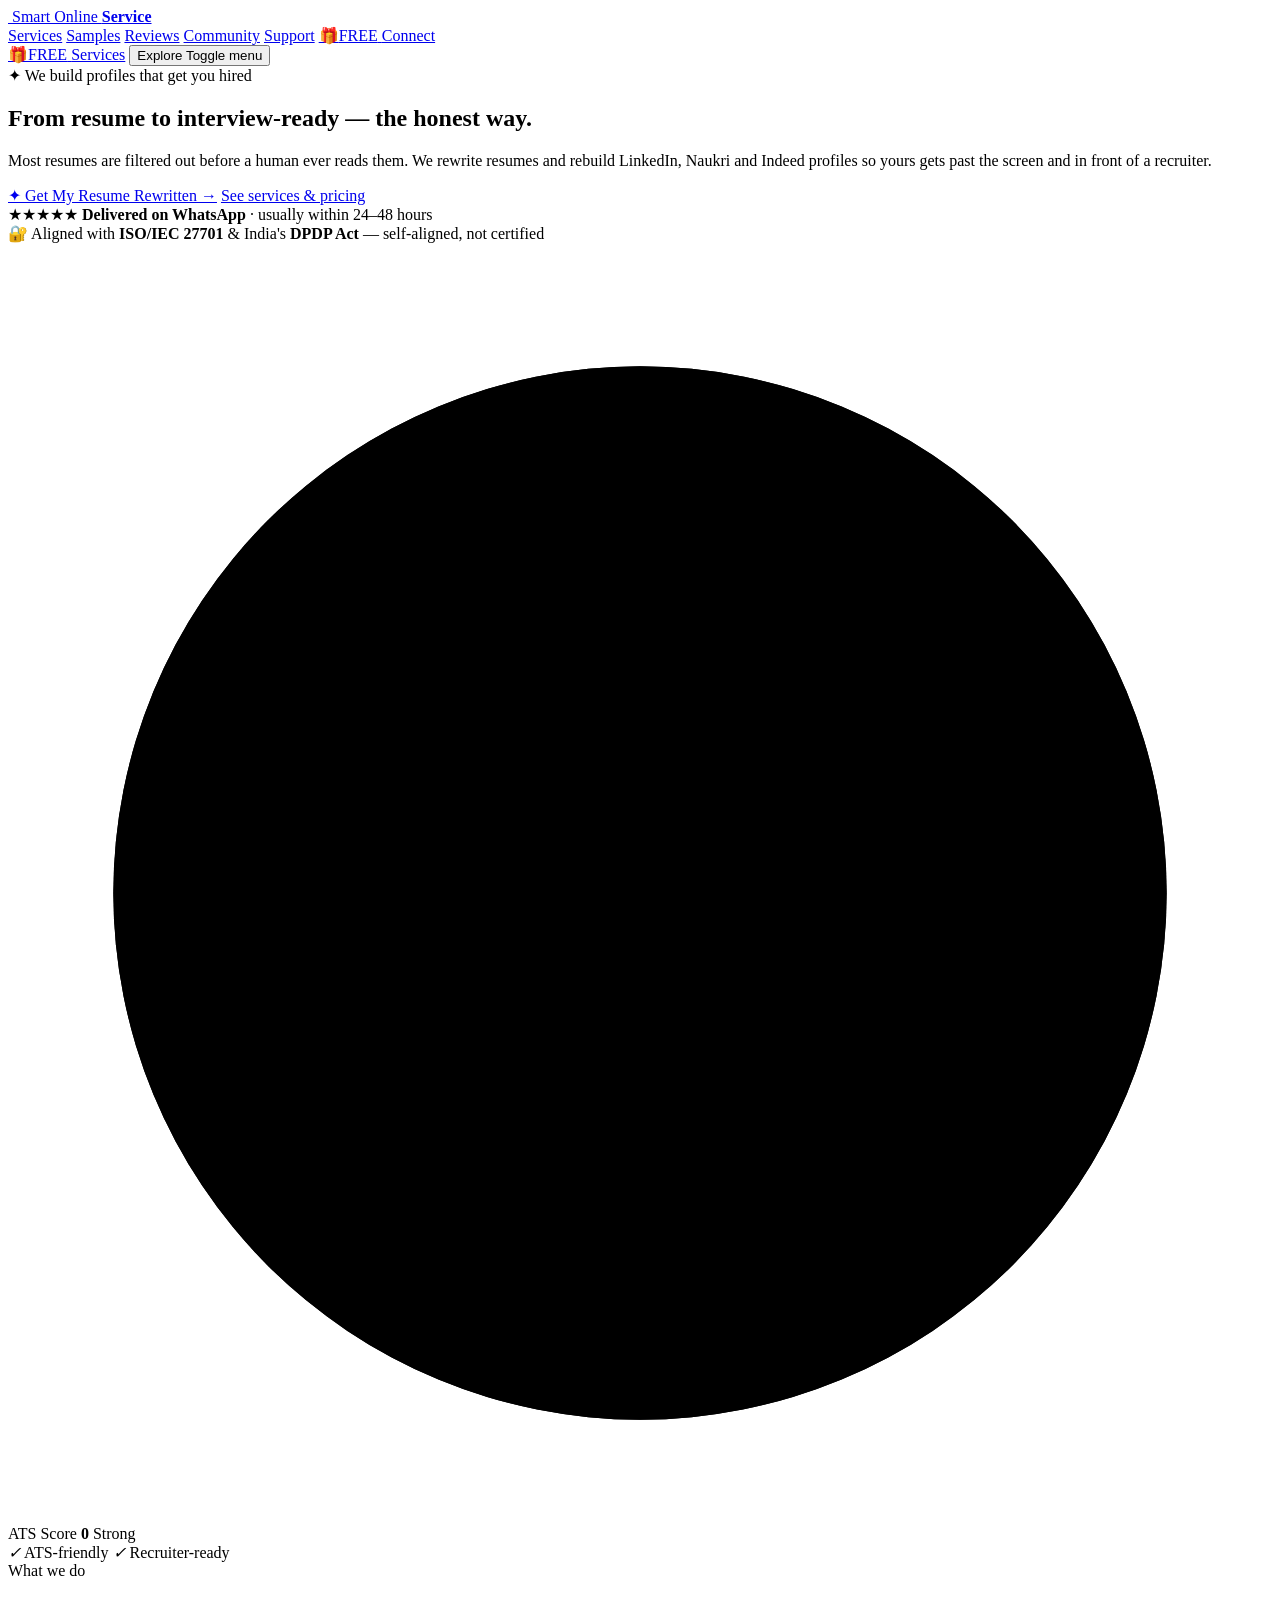
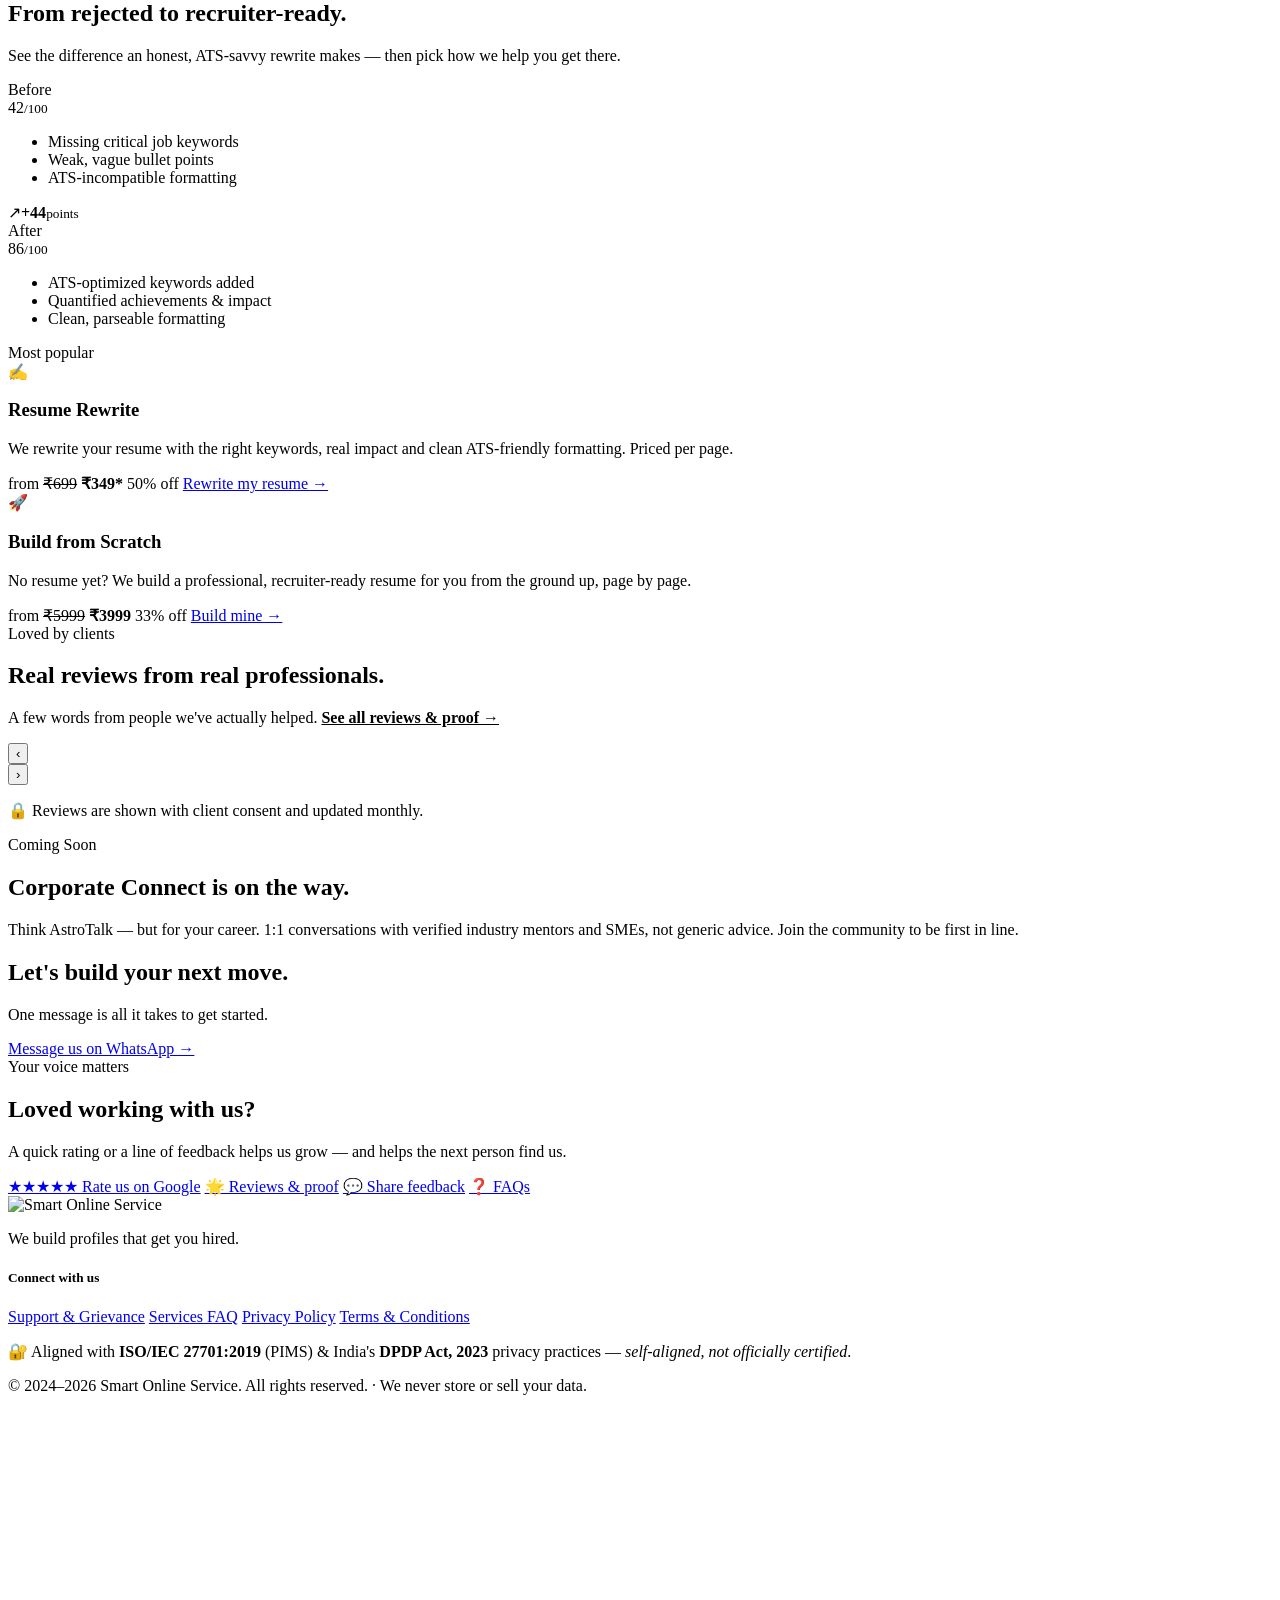
==== index.html @ 4d49e9c5 "Add files via upload" ====
<head>
    <meta charset="UTF-8">
    <meta name="viewport" content="width=device-width, initial-scale=1.0">

    <title>Resume Rewrite | LinkedIn & Naukri Profile Optimization | Smart Online Service</title>

    <meta name="description" content="Professional ATS Resume Writing, Resume Rewrite, LinkedIn Optimization, Naukri Profile Optimization and Resume Templates. Resume rewrites from ₹349 per page, delivered on WhatsApp in 24–48 hours.">
    <meta name="keywords" content="Resume Rewrite, Resume Writing Service, ATS Resume, Resume Templates, LinkedIn Optimization, Naukri Profile Optimization, Indeed Profile Optimization, Resume Review, CV Writing, Resume Builder India, Smart Online Service">
    <meta name="author" content="Smart Online Service">
    <meta name="robots" content="index,follow,max-image-preview:large">
    <meta name="theme-color" content="#0d0d0d">

    <link rel="canonical" href="https://smartonlineservice.in/">

    <!-- Favicons -->
    <link rel="apple-touch-icon" sizes="180x180" href="/apple-touch-icon.png">
    <link rel="icon" type="image/png" sizes="32x32" href="/favicon-32x32.png">
    <link rel="icon" type="image/png" sizes="16x16" href="/favicon-16x16.png">
    <link rel="shortcut icon" href="/favicon.ico">
    <link rel="manifest" href="/site.webmanifest">

    <!-- Open Graph -->
    <meta property="og:type" content="website">
    <meta property="og:url" content="https://smartonlineservice.in/">
    <meta property="og:title" content="Resume Rewrite | LinkedIn & Naukri Optimization | Smart Online Service">
    <meta property="og:description" content="ATS Resume Writing, Resume Rewrite, LinkedIn, Naukri and Indeed Profile Optimization by Smart Online Service.">
    <meta property="og:image" content="https://smartonlineservice.in/assets/logo.jpeg">
    <meta property="og:site_name" content="Smart Online Service">

    <!-- Twitter/X -->
    <meta name="twitter:card" content="summary_large_image">
    <meta name="twitter:title" content="Resume Rewrite | Smart Online Service">
    <meta name="twitter:description" content="Professional Resume Writing, LinkedIn, Naukri & Indeed Optimization.">
    <meta name="twitter:image" content="https://smartonlineservice.in/assets/logo.jpeg">

    <!-- Performance -->
    <link rel="preconnect" href="https://fonts.googleapis.com">
    <link rel="preconnect" href="https://fonts.gstatic.com" crossorigin>

    <link href="https://fonts.googleapis.com/css2?family=DM+Sans:wght@400;500;600;700&family=Oswald:wght@500;600;700&display=swap" rel="stylesheet">

    <link rel="stylesheet" href="css/style.css">

    <!-- Structured Data -->
    <script type="application/ld+json">
    {
      "@context":"https://schema.org",
      "@type":"ProfessionalService",
      "name":"Smart Online Service",
      "url":"https://smartonlineservice.in",
      "logo":"https://smartonlineservice.in/assets/logo.jpeg",
      "image":"https://smartonlineservice.in/assets/logo.jpeg",
      "description":"ATS Resume Writing, Resume Rewrite, LinkedIn, Naukri and Indeed Profile Optimization.",
      "areaServed":"India",
      "priceRange":"₹299-₹3999",
      "sameAs":[
        "https://www.instagram.com/smartonlineservice.in"
      ]
    }
    </script>

</head>
<body id="top">
  <div class="grain"></div>

  <!-- NAV -->
  <nav>
    <a class="nav-brand" href="#top" aria-label="Smart Online Service home">
      <img src="assets/logo.jpeg" alt="">
      <span>Smart Online <b>Service</b></span>
    </a>
    <div class="nav-links" id="navLinks">
      <a href="services.html">Services</a>
      <a href="samples.html">Samples</a>
      <a href="testimonials.html">Reviews</a>
      <a href="community.html">Community</a>
      <a href="support.html">Support</a>
      <a class="nav-gift nav-gift-d" href="gifts.html" aria-label="Free gifts" title="Free gifts — HR contacts & certificate">
        <span class="ng-emoji">🎁</span><span class="ng-ping">FREE</span>
      </a>
      <a class="nav-cta" href="connect.html">Connect</a>
    </div>
    <div class="nav-mobile-actions">
      <a class="nav-gift nav-gift-m" href="gifts.html" aria-label="Free gifts" title="Free gifts — HR contacts & certificate">
        <span class="ng-emoji">🎁</span><span class="ng-ping">FREE</span>
      </a>
      <a class="nav-msvc" href="services.html">Services</a>
      <button class="nav-toggle" id="navToggle" type="button" aria-expanded="false" aria-controls="navLinks">
        <span class="nt-label">Explore</span>
        <span class="nt-bars"><span></span><span></span><span></span></span>
        <span class="sr-only">Toggle menu</span>
      </button>
    </div>
  </nav>

  <!-- ROLLING SERVICE HIGHLIGHTS -->
  <div class="ticker" aria-label="Our services">
    <div class="ticker-track" id="tickerTrack"></div>
  </div>

  <!-- HERO -->
  <section class="hero">
    <div class="hero-grid">
      <div class="hero-copy reveal">
        <div class="eyebrow-pill">✦ We build profiles that get you hired</div>
        <h1 class="display">From <span class="hl">resume</span> to <span class="hl">interview-ready</span> — the honest way.</h1>
        <p class="lead">Most resumes are filtered out before a human ever reads them. We rewrite resumes and rebuild LinkedIn, Naukri and Indeed profiles so yours gets past the screen and in front of a recruiter.</p>
        <div class="hero-ctas">
          <a class="btn btn-primary cta-attract" id="heroWaBtn" href="#" target="_blank" rel="noopener noreferrer"><span class="cta-spark">✦</span> Get My Resume Rewritten →</a>
          <a class="btn btn-dark" href="services.html">See services &amp; pricing</a>
        </div>
        <div class="hero-rating">
          <span class="hr-stars" aria-hidden="true">★★★★★</span>
          <span class="hr-text"><strong>Delivered on WhatsApp</strong> · usually within 24–48 hours</span>
        </div>
        <div class="hero-compliance">🔐 Aligned with <b>ISO/IEC 27701</b> &amp; India's <b>DPDP Act</b> — self-aligned, not certified</div>
      </div>

      <div class="hero-visual reveal" aria-hidden="true">
        <div class="hv-stack">
          <!-- clean, un-watermarked sample shots (assets/hero) -->
          <img class="hv-shot" src="assets/hero/template-08.jpg" alt="" loading="lazy">
          <img class="hv-shot" src="assets/hero/template-12.jpg" alt="" loading="lazy">
          <img class="hv-shot" src="assets/hero/template-01.jpg" alt="" loading="lazy">
          <img class="hv-shot" src="assets/hero/template-07.jpg" alt="" loading="lazy">
        </div>
        <div class="hv-gauge">
          <svg viewBox="0 0 120 120" aria-hidden="true">
            <circle class="hvg-track" cx="60" cy="60" r="50"/>
            <circle class="hvg-fill" cx="60" cy="60" r="50"/>
          </svg>
          <div class="hv-score">
            <span class="hv-score-cap">ATS Score</span>
            <strong id="heroScore">0</strong>
            <span class="hv-verdict-lbl">Strong</span>
          </div>
        </div>
        <span class="hv-pill hv-pill-1"><i class="pi">✓</i> ATS-friendly</span>
        <span class="hv-pill hv-pill-2"><i class="pi">✓</i> Recruiter-ready</span>
      </div>
    </div>
  </section>

  <!-- STATS BAND -->
  <section class="stat-band">
    <div class="stat-band-inner" id="heroStats"></div>
  </section>

  <!-- WHAT WE DO -->
  <section class="wwd-section" id="what-we-do">
    <div class="section-inner center">
      <span class="sec-label">What we do</span>
      <h2 class="sec-title display">From rejected to recruiter-ready.</h2>
      <p class="sec-sub">See the difference an honest, ATS-savvy rewrite makes — then pick how we help you get there.</p>

      <div class="wwd-compare reveal">
        <div class="wwd-score wwd-before">
          <span class="wwd-tag">Before</span>
          <div class="wwd-num">42<small>/100</small></div>
          <ul>
            <li>Missing critical job keywords</li>
            <li>Weak, vague bullet points</li>
            <li>ATS-incompatible formatting</li>
          </ul>
        </div>
        <div class="wwd-jump"><span class="wwd-arrow">↗</span><strong>+44</strong><small>points</small></div>
        <div class="wwd-score wwd-after">
          <span class="wwd-tag">After</span>
          <div class="wwd-num">86<small>/100</small></div>
          <ul>
            <li>ATS-optimized keywords added</li>
            <li>Quantified achievements &amp; impact</li>
            <li>Clean, parseable formatting</li>
          </ul>
        </div>
      </div>

      <div class="wwd-grid">
        <article class="wwd-card featured reveal">
          <span class="wwd-best">Most popular</span>
          <div class="wwd-ico">✍️</div>
          <h3>Resume Rewrite</h3>
          <p>We rewrite your resume with the right keywords, real impact and clean ATS-friendly formatting. Priced per page.</p>
          <span class="wwd-price"><span class="wp-from">from</span> <s>₹699</s> <strong>₹349*</strong> <span class="wwd-off">50% off</span></span>
          <a class="btn btn-primary btn-full" id="wwdRewriteBtn" href="#" target="_blank" rel="noopener noreferrer">Rewrite my resume →</a>
        </article>
        <article class="wwd-card reveal">
          <div class="wwd-ico">🚀</div>
          <h3>Build from Scratch</h3>
          <p>No resume yet? We build a professional, recruiter-ready resume for you from the ground up, page by page.</p>
          <span class="wwd-price"><span class="wp-from">from</span> <s>₹5999</s> <strong>₹3999</strong> <span class="wwd-off">33% off</span></span>
          <a class="btn btn-dark btn-full" href="build.html">Build mine →</a>
        </article>
      </div>
    </div>
  </section>

  <!-- ROLLING REVIEWS -->
  <section class="reviews-roll wwd-section" id="reviews">
    <div class="section-inner center">
      <span class="sec-label">Loved by clients</span>
      <h2 class="sec-title display">Real reviews from real professionals.</h2>
      <p class="sec-sub">A few words from people we've actually helped. <a href="testimonials.html" style="color:var(--gold-deep);font-weight:700">See all reviews &amp; proof →</a></p>
    </div>
    <div class="rr-carousel">
      <button class="rr-arrow rr-prev" id="rrPrev" type="button" aria-label="Previous reviews">‹</button>
      <div class="rr-track" id="reviewsRoll"></div>
      <button class="rr-arrow rr-next" id="rrNext" type="button" aria-label="Next reviews">›</button>
    </div>
    <p class="rr-disclaimer">🔒 Reviews are shown with client consent and updated monthly.</p>
  </section>

  <div class="brush-divider"></div>

  <!-- COMING SOON -->
  <section class="coming-section" id="coming-soon">
    <div class="section-inner coming-inner center">
      <span class="sec-label">Coming Soon</span>
      <h2 class="sec-title display">Corporate Connect is on the way.</h2>
      <p class="sec-sub">Think AstroTalk — but for your career. 1:1 conversations with verified industry mentors and SMEs, not generic advice. Join the community to be first in line.</p>
      <div class="cs-grid" id="comingGrid"></div>
    </div>
  </section>

  <!-- FINAL CTA -->
  <section class="final-cta">
    <h2 class="display">Let's build your next move.</h2>
    <p>One message is all it takes to get started.</p>
    <a class="btn btn-dark" id="ctaWhatsapp" href="#" target="_blank" rel="noopener noreferrer">Message us on WhatsApp →</a>
  </section>

  <!-- FEEDBACK / RATE -->
  <section class="feedback-cta">
    <div class="section-inner center">
      <span class="sec-label">Your voice matters</span>
      <h2 class="sec-title display">Loved working with us?</h2>
      <p class="sec-sub">A quick rating or a line of feedback helps us grow — and helps the next person find us.</p>
      <div class="fb-buttons">
        <a class="rate-btn" id="rateBtn" href="#" target="_blank" rel="noopener noreferrer"><span class="stars">★★★★★</span> Rate us on Google</a>
        <a class="feedback-btn" href="testimonials.html">🌟 Reviews &amp; proof</a>
        <a class="feedback-btn" id="feedbackBtn" href="#">💬 Share feedback</a>
        <a class="feedback-btn" href="FAQ.html">❓ FAQs</a>
      </div>
    </div>
  </section>

  <!-- FOOTER -->
  <footer>
    <div class="footer-center">
      <img class="foot-logo" src="assets/logo.jpeg" alt="Smart Online Service">
      <p class="foot-tagline">We build profiles that get you hired.</p>
      <div class="founder-box" id="founderBox"></div>
      <h5>Connect with us</h5>
      <div class="social-row" id="socialRow"></div>
      <div class="legal-links">
        <a href="support.html">Support &amp; Grievance</a>
        <a href="services-faq.html">Services FAQ</a>
        <a href="privacy.html">Privacy Policy</a>
        <a href="terms.html">Terms &amp; Conditions</a>
      </div>
      <p class="foot-iso">🔐 Aligned with <b>ISO/IEC 27701:2019</b> (PIMS) &amp; India's <b>DPDP Act, 2023</b> privacy practices — <i>self-aligned, not officially certified</i>.</p>
      <div class="foot-bottom">© 2024–2026 Smart Online Service. All rights reserved. · We never store or sell your data.</div>
    </div>
  </footer>

  <a class="float-wa" id="floatWhatsapp" href="#" target="_blank" rel="noopener noreferrer" aria-label="Chat on WhatsApp">
    <svg viewBox="0 0 32 32" aria-hidden="true"><path d="M16 3C9 3 3.5 8.5 3.5 15.5c0 2.4.7 4.6 1.8 6.5L3 29l7.2-2.3c1.8 1 3.9 1.6 6 1.6 7 0 12.5-5.5 12.5-12.5S23 3 16 3zm0 22.8c-1.9 0-3.7-.5-5.2-1.5l-.4-.2-4.3 1.4 1.4-4.2-.3-.4a10.3 10.3 0 0 1-1.6-5.6c0-5.7 4.7-10.4 10.4-10.4s10.4 4.7 10.4 10.4S21.7 25.8 16 25.8zm5.7-7.8c-.3-.2-1.8-.9-2.1-1-.3-.1-.5-.2-.7.2-.2.3-.8 1-.9 1.2-.2.2-.3.2-.6.1-.3-.2-1.3-.5-2.5-1.5-.9-.8-1.5-1.8-1.7-2.1-.2-.3 0-.5.1-.6l.5-.5c.1-.2.2-.3.3-.5.1-.2 0-.4 0-.5l-.9-2.1c-.2-.6-.5-.5-.7-.5h-.6c-.2 0-.5.1-.8.4-.3.3-1 1-1 2.5s1.1 2.9 1.2 3.1c.2.2 2.2 3.3 5.3 4.6.7.3 1.3.5 1.7.7.7.2 1.4.2 1.9.1.6-.1 1.8-.7 2-1.5.3-.7.3-1.4.2-1.5-.1-.2-.3-.2-.6-.4z" fill="#fff"/></svg>
  </a>

  <!-- Welcome popup (centered) — client placement showcase -->
  <div class="launch-pop" id="launchPop" hidden>
    <div class="lp-backdrop" id="lpBackdrop"></div>
    <div class="lp-card">
      <button class="lp-close" id="lpClose" type="button" aria-label="Close">×</button>
      <span class="lp-badge" id="lpBadge">🤝 Proven results</span>
      <h4 class="lp-title" id="lpTitle">Our clients got placed at</h4>
      <p class="lp-sub" id="lpSub">Resumes, LinkedIn &amp; Naukri profiles crafted by us — real offers from India's top companies.</p>
      <div class="lp-clients" aria-label="Companies where our clients got placed">
        <div class="lp-marquee">
          <div class="lp-track">
            <div class="lp-set">
              <span class="lp-chip lp-chip-dark"><img src="assets/clients/tcs.png" alt="TCS" decoding="async"></span>
              <span class="lp-chip"><img src="assets/clients/infosys.png" alt="Infosys" decoding="async"></span>
              <span class="lp-chip"><img src="assets/clients/deloitte.png" alt="Deloitte" decoding="async"></span>
              <span class="lp-chip lp-chip-dark"><img src="assets/clients/amazon.png" alt="Amazon" decoding="async"></span>
              <span class="lp-chip"><img src="assets/clients/microsoft.png" alt="Microsoft" decoding="async"></span>
              <span class="lp-chip"><img src="assets/clients/flipkart.png" alt="Flipkart" decoding="async"></span>
              <span class="lp-chip"><img src="assets/clients/kpmg.png" alt="KPMG" decoding="async"></span>
              <span class="lp-chip"><img src="assets/clients/phonepe.png" alt="PhonePe" decoding="async"></span>
              <span class="lp-chip"><img src="assets/clients/accenture.png" alt="Accenture" decoding="async"></span>
              <span class="lp-chip lp-chip-dark"><img src="assets/clients/netflix.png" alt="Netflix" decoding="async"></span>
              <span class="lp-chip"><img src="assets/clients/zoho.png" alt="Zoho" decoding="async"></span>
              <span class="lp-chip"><img src="assets/clients/lt.png" alt="L&amp;T" decoding="async"></span>
              <span class="lp-chip"><img src="assets/clients/bigbasket.png" alt="bigbasket" decoding="async"></span>
            </div>
          </div>
        </div>
        <div class="lp-marquee lp-marquee-rev">
          <div class="lp-track">
            <div class="lp-set">
              <span class="lp-chip"><img src="assets/clients/cognizant.png" alt="Cognizant" decoding="async"></span>
              <span class="lp-chip"><img src="assets/clients/pwc.png" alt="PwC" decoding="async"></span>
              <span class="lp-chip"><img src="assets/clients/wipro.png" alt="Wipro" decoding="async"></span>
              <span class="lp-chip"><img src="assets/clients/ey.png" alt="EY" decoding="async"></span>
              <span class="lp-chip"><img src="assets/clients/dell.png" alt="Dell" decoding="async"></span>
              <span class="lp-chip lp-chip-dark"><img src="assets/clients/cred.png" alt="CRED" decoding="async"></span>
              <span class="lp-chip"><img src="assets/clients/capgemini.png" alt="Capgemini" decoding="async"></span>
              <span class="lp-chip"><img src="assets/clients/ola.png" alt="Ola" decoding="async"></span>
              <span class="lp-chip"><img src="assets/clients/makemytrip.png" alt="MakeMyTrip" decoding="async"></span>
              <span class="lp-chip lp-chip-dark"><img src="assets/clients/urbancompany.png" alt="Urban Company" decoding="async"></span>
              <span class="lp-chip"><img src="assets/clients/genpact.png" alt="Genpact" decoding="async"></span>
              <span class="lp-chip"><img src="assets/clients/bms.png" alt="Bristol Myers Squibb" decoding="async"></span>
            </div>
          </div>
        </div>
      </div>
      <div class="lp-actions">
        <a class="lp-btn lp-services" href="samples.html">📄 Explore samples &amp; models →</a>
      </div>
      <a class="lp-support" href="support.html">Need help? · Support &amp; grievance →</a>
    </div>
  </div>

  <script src="js/config.js"></script>
  <script src="js/icons.js"></script>
  <script src="js/main.js"></script>
</body>
</html>
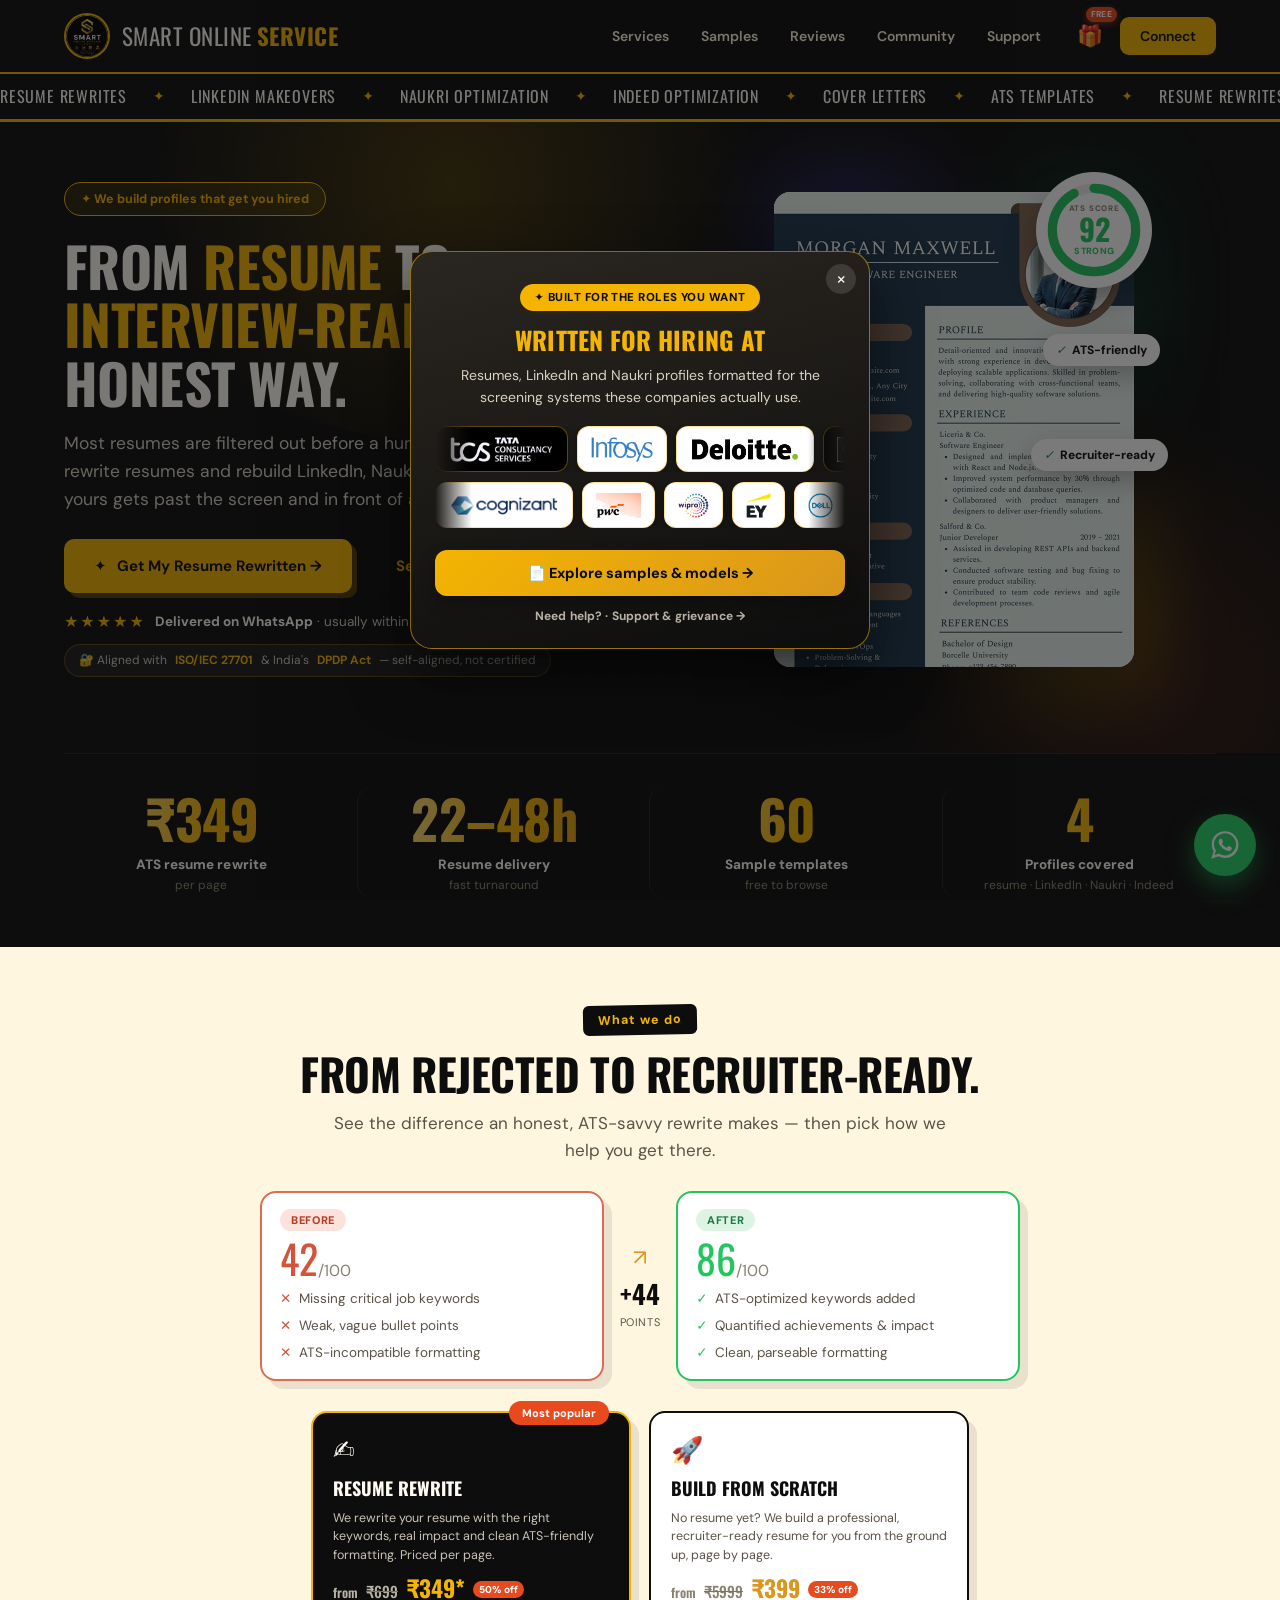
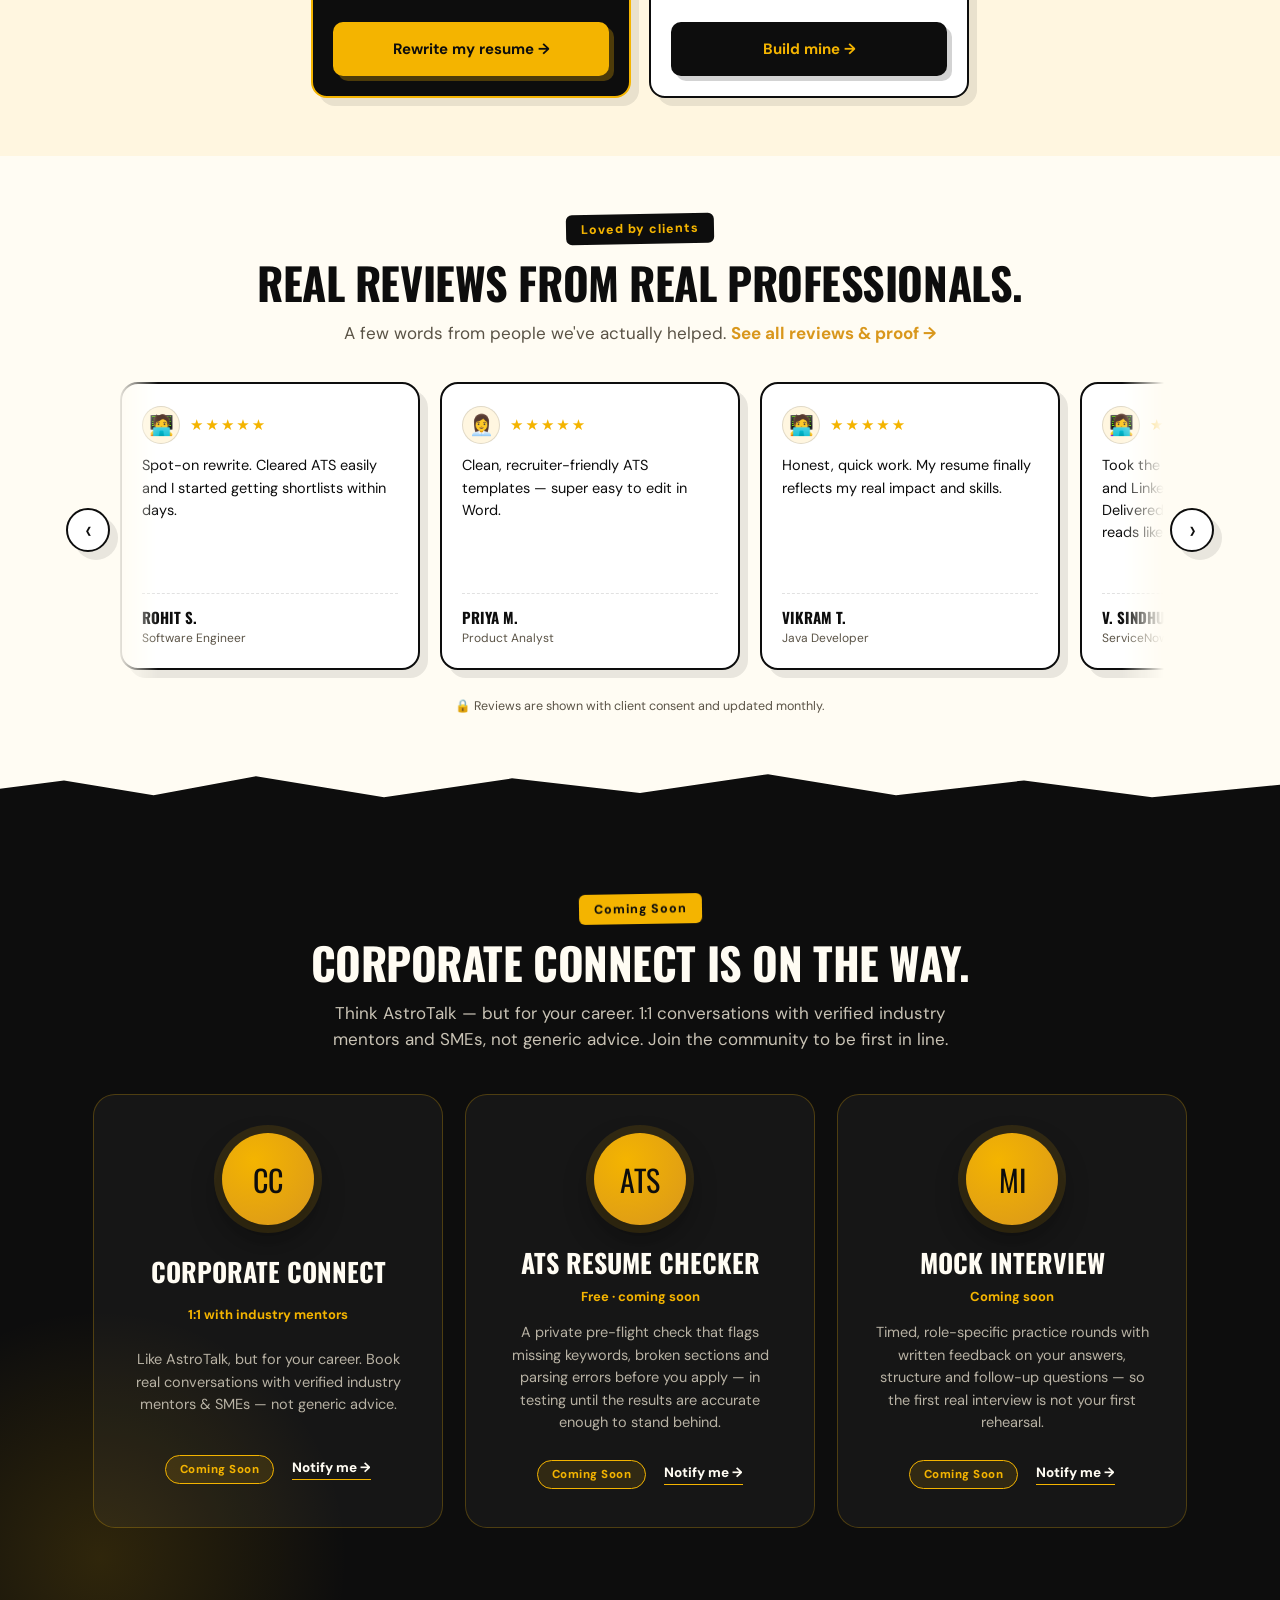
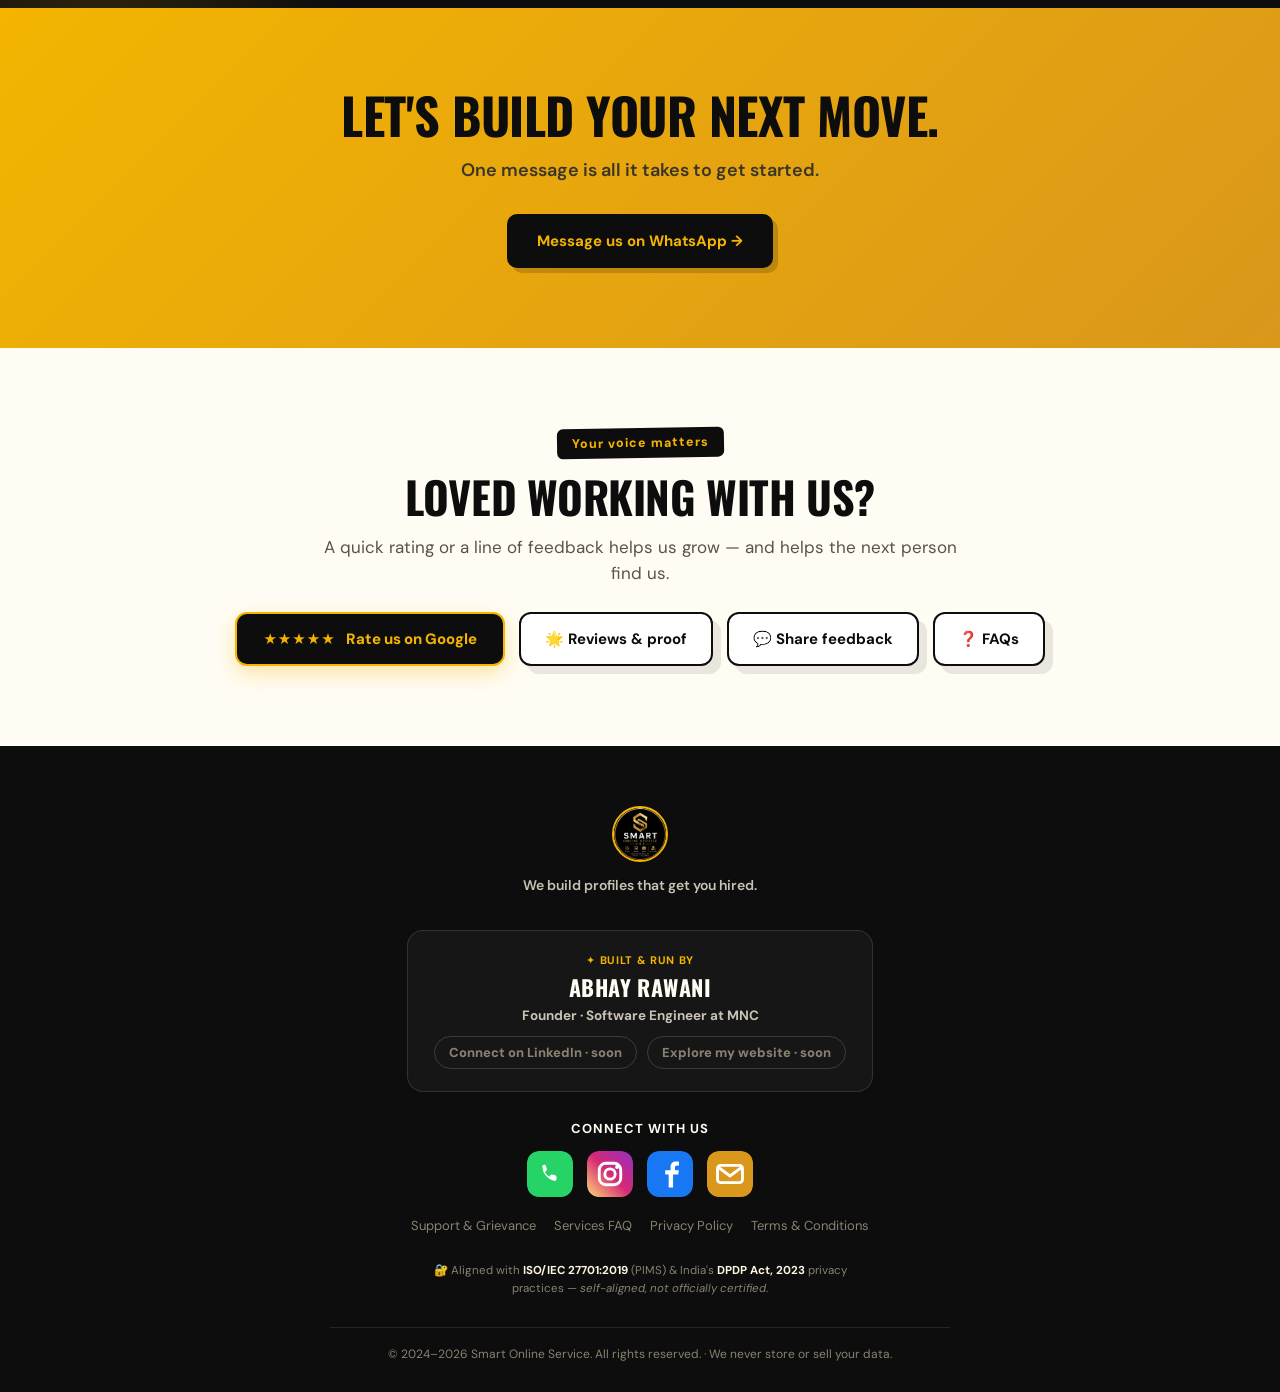
==== commit 7bcbe965: "Update index.html" ====
--- a/index.html
+++ b/index.html
@@ -188,7 +188,7 @@
           <div class="wwd-ico">🚀</div>
           <h3>Build from Scratch</h3>
           <p>No resume yet? We build a professional, recruiter-ready resume for you from the ground up, page by page.</p>
-          <span class="wwd-price"><span class="wp-from">from</span> <s>₹5999</s> <strong>₹3999</strong> <span class="wwd-off">33% off</span></span>
+          <span class="wwd-price"><span class="wp-from">from</span> <s>₹5999</s> <strong>₹399</strong> <span class="wwd-off">33% off</span></span>
           <a class="btn btn-dark btn-full" href="build.html">Build mine →</a>
         </article>
       </div>
--- a/css/style.css
+++ b/css/style.css
@@ -0,0 +1,1483 @@
+/* =====================================================================
+   Smart Online Service — clean, premium, conversion-focused styles (v3)
+   Shared by index.html and all sub-pages.
+   ===================================================================== */
+:root {
+  --ink: #0d0d0d;
+  --ink-soft: #1a1916;
+  --paper: #fffcf3;
+  --gold: #f4b400;
+  --gold-deep: #d9971c;
+  --ember: #e8491d;
+  --cream: #fff6e0;
+  --muted: #5a5346;
+  --muted-light: #8a8270;
+  --line: rgba(13, 13, 13, .12);
+  --red: #ef4444;
+  --orange: #f59e0b;
+  --green: #22c55e;
+  --display: "Oswald", Impact, sans-serif;
+  --body: "DM Sans", system-ui, sans-serif;
+  --shadow: 8px 8px 0 rgba(13, 13, 13, .09);
+  --maxw: 1180px;
+}
+
+* { margin: 0; padding: 0; box-sizing: border-box; }
+html { scroll-behavior: smooth; }
+body { background: var(--paper); color: var(--ink); font-family: var(--body); overflow-x: hidden; -webkit-font-smoothing: antialiased; }
+body.menu-open { overflow: hidden; }
+img { display: block; max-width: 100%; }
+a { color: inherit; text-decoration: none; }
+button, input, textarea { font: inherit; color: inherit; }
+.sr-only { position: absolute; width: 1px; height: 1px; overflow: hidden; clip: rect(0,0,0,0); }
+.display { font-family: var(--display); font-weight: 700; letter-spacing: -.01em; text-transform: uppercase; line-height: 1.04; }
+.grain { position: fixed; inset: 0; pointer-events: none; z-index: 1; opacity: .03;
+  background-image: radial-gradient(circle, rgba(13,13,13,.7) 1px, transparent 1px); background-size: 3px 3px; }
+
+/* ---------- buttons ---------- */
+.btn { display: inline-flex; align-items: center; justify-content: center; gap: 10px; padding: 15px 28px; border-radius: 10px;
+  font-weight: 700; font-size: 15px; border: 2px solid transparent; cursor: pointer; transition: transform .15s, box-shadow .15s, background .2s, color .2s; }
+.btn:hover { transform: translateY(-2px); }
+.btn:disabled { opacity: .55; cursor: not-allowed; transform: none; box-shadow: none; }
+.btn-primary { background: var(--gold); color: var(--ink); box-shadow: 5px 5px 0 rgba(244,180,0,.28); }
+.btn-primary:hover { box-shadow: 7px 7px 0 rgba(244,180,0,.34); }
+.btn-dark { background: var(--ink); color: var(--gold); box-shadow: 5px 5px 0 rgba(13,13,13,.18); }
+.btn-green { background: #2bb461; color: #fff; box-shadow: 5px 5px 0 rgba(43,180,97,.28); }
+.btn-green:hover { background: #25a256; }
+.btn-outline { background: transparent; color: var(--gold); border-color: var(--gold); }
+.btn-outline:hover { background: var(--gold); color: var(--ink); }
+.btn-full { width: 100%; }
+
+/* ---------- nav ---------- */
+nav { position: sticky; top: 0; z-index: 50; background: var(--ink); padding: 13px 5vw;
+  display: flex; align-items: center; justify-content: space-between; box-shadow: 0 2px 0 var(--gold); }
+.nav-brand { display: flex; align-items: center; gap: 12px; }
+.nav-brand img { width: 46px; height: 46px; border-radius: 50%; border: 2px solid var(--gold); object-fit: cover; }
+.nav-brand span { color: var(--paper); font-family: var(--display); font-size: 23px; text-transform: uppercase; letter-spacing: .02em; }
+.nav-brand span b { color: var(--gold); }
+.nav-links { display: flex; gap: 6px; align-items: center; }
+.nav-links a { color: var(--cream); font-size: 14px; font-weight: 600; padding: 9px 13px; border-radius: 9px; transition: background .2s, color .2s; }
+.nav-links a:not(.nav-cta):hover { background: rgba(255,255,255,.08); color: var(--gold); }
+.nav-cta { background: var(--gold); color: var(--ink) !important; padding: 10px 20px !important; border-radius: 30px; font-weight: 800; margin-left: 6px; }
+.nav-cta:hover { background: #ffc72c; }
+.nav-mobile-actions { display: none; align-items: center; gap: 10px; }
+.nav-toggle { display: none; align-items: center; gap: 8px; cursor: pointer; background: none; border: 1.5px solid transparent; padding: 6px; }
+.nt-bars { display: flex; flex-direction: column; gap: 5px; }
+.nt-bars span { width: 26px; height: 3px; background: var(--gold); border-radius: 2px; }
+.nt-label { display: none; color: var(--gold); font-weight: 800; font-size: 12.5px; text-transform: uppercase; letter-spacing: .04em; }
+.nav-msvc { display: none; align-items: center; background: var(--gold); color: var(--ink) !important; font-weight: 800; font-size: 12.5px; padding: 8px 14px; border-radius: 8px; }
+
+/* Animated "free gift" icon button (HR contacts) — header, desktop + mobile */
+.nav-gift { position: relative; display: inline-grid; place-items: center; width: 44px; height: 44px; border-radius: 12px; flex-shrink: 0;
+  background: transparent; margin-left: 4px; transition: background .2s, transform .15s;
+  animation: giftWiggle 2.6s ease-in-out infinite; will-change: transform; }
+.nav-gift:hover { transform: translateY(-2px) scale(1.06); background: rgba(244,180,0,.14); animation-play-state: paused; }
+.nav-gift .ng-emoji { font-size: 21px; line-height: 1; }
+.nav-gift .ng-ping { position: absolute; top: -7px; right: -9px; background: var(--ember); color: #fff; font-size: 8.5px; font-weight: 800; letter-spacing: .03em; padding: 2px 5px; border-radius: 9px; box-shadow: 0 2px 6px rgba(232,73,29,.5); }
+.nav-gift-m { display: none; }
+@keyframes giftWiggle { 0%,86%,100% { transform: rotate(0); } 89% { transform: rotate(-10deg); } 92% { transform: rotate(9deg); } 95% { transform: rotate(-5deg); } 98% { transform: rotate(2deg); } }
+
+/* ---------- rolling ticker ---------- */
+.ticker { background: var(--ink); border-top: 1px solid rgba(244,180,0,.25); border-bottom: 3px solid var(--gold); overflow: hidden; padding: 11px 0; }
+.ticker-track { display: inline-flex; align-items: center; gap: 26px; white-space: nowrap; width: max-content; animation: ticker 26s linear infinite; }
+.ticker-track span { font-family: var(--display); text-transform: uppercase; font-size: 16px; letter-spacing: .05em; color: var(--paper); }
+.ticker-track i { color: var(--gold); font-style: normal; font-size: 14px; }
+@keyframes ticker { to { transform: translateX(-50%); } }
+
+/* ---------- hero ---------- */
+.hero { position: relative; padding: 60px 5vw 76px; background: var(--ink); color: var(--paper); overflow: hidden; }
+.hero::before { content: ""; position: absolute; top: -200px; left: 8%; width: 700px; height: 520px; border-radius: 50%;
+  background: radial-gradient(circle, rgba(244,180,0,.22), transparent 70%); pointer-events: none; }
+.hero::after { content: ""; position: absolute; bottom: -200px; right: -140px; width: 540px; height: 540px; border-radius: 50%;
+  background: radial-gradient(circle, rgba(232,73,29,.16), transparent 70%); pointer-events: none; }
+.hero-grid { position: relative; z-index: 2; max-width: var(--maxw); margin: 0 auto; display: grid;
+  grid-template-columns: 1.05fr .95fr; gap: 50px; align-items: center; }
+.hero-copy { display: grid; justify-items: start; text-align: left; }
+.eyebrow-pill { display: inline-flex; align-items: center; gap: 8px; background: rgba(244,180,0,.12); border: 1.5px solid var(--gold);
+  color: var(--gold); font-weight: 700; font-size: 12.5px; padding: 8px 16px; border-radius: 30px; }
+.hero h1 { font-size: clamp(33px, 4.3vw, 56px); margin-top: 20px; color: var(--paper); line-height: 1.06; }
+.hero h1 .hl { color: var(--gold); }
+.hero .lead { font-size: clamp(15px, 1.4vw, 17.5px); color: #d8d2c4; margin-top: 18px; max-width: 560px; line-height: 1.6; }
+.hero-ctas { margin-top: 26px; display: flex; flex-wrap: wrap; gap: 14px; justify-content: flex-start; }
+.btn-ghost { background: rgba(255,255,255,.06); color: var(--paper); border-color: rgba(255,255,255,.22); }
+.btn-ghost:hover { background: rgba(255,255,255,.12); }
+.hero-stats { display: flex; gap: 14px; margin-top: 30px; flex-wrap: wrap; justify-content: flex-start; }
+.hstat { background: rgba(244,180,0,.10); border: 1.5px solid rgba(244,180,0,.45); border-radius: 14px; padding: 12px 20px; min-width: 118px; }
+.hstat .n { font-family: var(--display); font-size: 28px; color: var(--gold); }
+.hstat .l { font-size: 11px; color: var(--cream); font-weight: 700; margin-top: 3px; text-transform: uppercase; letter-spacing: .05em; }
+.hero-ig { display: inline-flex; align-items: center; gap: 9px; margin-top: 22px; color: #cfc9bb; font-size: 13.5px; font-weight: 600; }
+.hero-ig strong { color: var(--paper); }
+.hero-ig:hover strong { color: var(--gold); }
+.hero-ig-ic { display: grid; place-items: center; width: 30px; height: 30px; border-radius: 9px;
+  background: linear-gradient(45deg,#f09433,#e6683c 25%,#dc2743 50%,#cc2366 75%,#bc1888); }
+
+/* Hero visual: rotating real resume images + colour-animated score gauge */
+.hero-visual { position: relative; justify-self: center; width: min(360px, 100%); }
+.hv-stack { position: relative; z-index: 2; aspect-ratio: 100 / 132; border-radius: 16px; overflow: hidden; background: #fff;
+  box-shadow: 0 30px 70px rgba(0,0,0,.5); animation: hvFloat 6s ease-in-out infinite; }
+.hv-shot { position: absolute; inset: 0; width: 100%; height: 100%; object-fit: cover; object-position: top center;
+  opacity: 0; transition: opacity .8s ease, filter .8s ease; }
+.hv-gauge { position: absolute; z-index: 4; top: -18px; right: -16px; width: 98px; height: 98px; background: #fff; border-radius: 50%;
+  padding: 8px; box-shadow: 0 14px 32px rgba(0,0,0,.32); }
+.hv-gauge svg { width: 100%; height: 100%; transform: rotate(-90deg); }
+.hvg-track { fill: none; stroke: #ececec; stroke-width: 11; }
+.hvg-fill { fill: none; stroke: #ef4444; stroke-width: 11; stroke-linecap: round; stroke-dasharray: 314; stroke-dashoffset: 314;
+  transition: stroke-dashoffset 1s cubic-bezier(.22,1,.36,1), stroke .7s ease; }
+.hv-score { position: absolute; inset: 0; display: grid; place-content: center; text-align: center; line-height: 1; }
+.hv-score strong { font-family: var(--display); font-size: 27px; color: #ef4444; transition: color .7s ease; }
+.hv-verdict-lbl { font-size: 9px; color: #22c55e; font-weight: 800; text-transform: uppercase; letter-spacing: .04em; margin-top: 1px; transition: color .7s ease; }
+/* top-rated star badge */
+.hero-rating { display: inline-flex; align-items: center; gap: 9px; margin-top: 18px; font-size: 13.5px; color: #cfc9bb; }
+.hr-stars { color: var(--gold); font-size: 16px; letter-spacing: 2px; animation: starGlow 2.2s ease-in-out infinite; }
+.hr-text strong { color: var(--paper); }
+@keyframes starGlow { 0%, 100% { text-shadow: 0 0 0 rgba(244,180,0,0); } 50% { text-shadow: 0 0 11px rgba(244,180,0,.75); } }
+.hv-pill { position: absolute; z-index: 3; display: inline-flex; align-items: center; gap: 6px; background: #fff; color: var(--ink);
+  font-size: 12px; font-weight: 800; padding: 8px 13px; border-radius: 30px; box-shadow: 0 10px 26px rgba(0,0,0,.25);
+  opacity: 0; animation: hvPop .5s ease forwards; white-space: nowrap; }
+.hv-pill { color: var(--ink); }
+.hv-pill .pi { color: #1e7a44; }   /* keep the tick green, text stays black */
+.hv-pill-1 { top: 30%; right: -26px; animation-delay: .8s; }
+.hv-pill-2 { top: 52%; right: -34px; animation-delay: 1.0s; }
+.hv-pill-3 { top: 74%; right: -16px; animation-delay: 1.2s; }
+.hv-badge { position: absolute; z-index: 3; left: -16px; bottom: -16px; background: var(--ink); color: var(--gold);
+  font-size: 12px; font-weight: 800; padding: 9px 15px; border-radius: 30px; border: 1.5px solid var(--gold);
+  box-shadow: 0 12px 26px rgba(0,0,0,.35); opacity: 0; animation: hvPop .5s ease 1.6s forwards; }
+/* Good-resume highlight lines — translucent green marks that reveal one-by-one
+   over the real template, like an AI approving each section. */
+@keyframes hvRing { to { stroke-dashoffset: 38; } }   /* ~88% fill */
+@keyframes hvFloat { 0%,100% { transform: translateY(0); } 50% { transform: translateY(-9px); } }
+@keyframes hvPop { from { opacity: 0; transform: translateY(8px) scale(.92); } to { opacity: 1; transform: translateY(0) scale(1); } }
+@media (prefers-reduced-motion: reduce) {
+  .hv-stack { animation: none; }
+  .hv-shot { animation: none; }
+  .hv-shot:nth-child(1) { opacity: 1; }
+  .hvg-fill { animation: none; stroke-dashoffset: 38; stroke: #22c55e; }
+  .hv-score strong { animation: none; color: #22c55e; }
+  .hv-verdict-lbl { animation: none; opacity: 1; }
+  .hv-pill, .hv-badge { animation: none; opacity: 1; }
+}
+@media (max-width: 900px) {
+  .hero-grid { grid-template-columns: 1fr; gap: 38px; }
+  .hero-copy { justify-items: center; text-align: center; }
+  .hero-ctas, .hero-stats { justify-content: center; }
+  .hero .lead { margin-left: auto; margin-right: auto; }
+  .hero-visual { width: min(360px, 90%); margin: 4px auto 8px; }
+}
+@media (max-width: 460px) {
+  .hero-visual { width: min(330px, 94%); }
+  .hv-pill-1 { right: -6px; } .hv-pill-2 { right: -10px; } .hv-pill-3 { right: -6px; } .hv-pill-4 { right: 2px; }
+  .hv-badge { left: -8px; }
+  .hv-gauge { width: 100px; height: 100px; }
+}
+
+/* compact secondary button in hero */
+.btn-compact { padding: 13px 22px; font-size: 14px; }
+
+/* hero visual — cohesive animated glow behind the resume document */
+.hero-visual::before { content: ""; position: absolute; inset: -34px -26px; z-index: 0; border-radius: 44px; pointer-events: none;
+  background:
+    radial-gradient(55% 55% at 24% 18%, rgba(79,70,229,.5), transparent 62%),
+    radial-gradient(55% 55% at 82% 84%, rgba(244,180,0,.5), transparent 62%),
+    radial-gradient(46% 46% at 82% 24%, rgba(16,185,129,.42), transparent 62%);
+  filter: blur(34px); animation: hvGlow 8s ease-in-out infinite; }
+@keyframes hvGlow { 0%,100% { transform: scale(1) rotate(0deg); opacity: .8; } 50% { transform: scale(1.1) rotate(8deg); opacity: 1; } }
+@media (prefers-reduced-motion: reduce) { .hero-visual::before { animation: none; } }
+
+/* stats band (reference style) */
+.stat-band { background: var(--ink); color: var(--paper); padding: 0 5vw; }
+.stat-band-inner { max-width: var(--maxw); margin: 0 auto; display: grid; grid-template-columns: repeat(4, 1fr); gap: 18px;
+  padding: 34px 0 50px; border-top: 1px solid rgba(255,255,255,.09); }
+.stat-band .hstat { background: none; border: 0; padding: 4px 10px; min-width: 0; text-align: center; }
+.stat-band .hstat .n { font-family: var(--display); font-weight: 700; font-size: clamp(34px, 4.2vw, 54px); line-height: 1; letter-spacing: -.01em;
+  background: linear-gradient(92deg, #ffe9a8, var(--gold) 55%, var(--gold-deep)); -webkit-background-clip: text; background-clip: text; -webkit-text-fill-color: transparent; color: var(--gold); }
+.stat-band .hstat .l { font-size: 13.5px; color: var(--paper); font-weight: 800; text-transform: none; letter-spacing: .005em; margin-top: 10px; }
+.stat-band .hstat .s { font-size: 12px; color: #8d8676; margin-top: 4px; }
+@media (min-width: 761px) { .stat-band .hstat + .hstat { border-left: 1px solid rgba(255,255,255,.08); } }
+
+/* what we do */
+.wwd-section { background: var(--cream); padding: 58px 5vw; }
+.wwd-compare { display: grid; grid-template-columns: 1fr auto 1fr; align-items: center; gap: 16px; max-width: 760px; margin: 28px auto 0; }
+.wwd-score { background: #fff; border: 2px solid var(--ink); border-radius: 16px; padding: 16px 18px; text-align: left; box-shadow: var(--shadow); }
+.wwd-before { border-color: #e06a52; } .wwd-after { border-color: var(--green); }
+.wwd-tag { display: inline-block; font-size: 11px; font-weight: 800; text-transform: uppercase; letter-spacing: .06em; padding: 4px 11px; border-radius: 20px; }
+.wwd-before .wwd-tag { background: #fde2dc; color: #b23b22; } .wwd-after .wwd-tag { background: #ddf3e4; color: #1e7a44; }
+.wwd-num { font-family: var(--display); font-size: 40px; line-height: 1; margin: 7px 0 11px; }
+.wwd-num small { font-size: 16px; color: var(--muted-light); font-family: var(--body); }
+.wwd-before .wwd-num { color: #d4533a; } .wwd-after .wwd-num { color: var(--green); }
+.wwd-score ul { list-style: none; display: grid; gap: 8px; }
+.wwd-score li { font-size: 13.5px; color: var(--muted); display: flex; gap: 8px; line-height: 1.4; }
+.wwd-before li::before { content: "✕"; color: #d4533a; font-weight: 900; }
+.wwd-after li::before { content: "✓"; color: var(--green); font-weight: 900; }
+.wwd-jump { display: grid; justify-items: center; gap: 2px; }
+.wwd-jump .wwd-arrow { font-size: 22px; color: var(--gold-deep); }
+.wwd-jump strong { font-family: var(--display); font-size: 26px; color: var(--ink); }
+.wwd-jump small { font-size: 11px; color: var(--muted); text-transform: uppercase; letter-spacing: .05em; }
+.wwd-grid { display: grid; grid-template-columns: repeat(3, 1fr); gap: 18px; margin-top: 30px; max-width: 920px; margin-left: auto; margin-right: auto; }
+.wwd-card { background: #fff; border: 2.5px solid var(--ink); border-radius: 16px; padding: 20px 20px; position: relative;
+  display: flex; flex-direction: column; gap: 8px; text-align: left; box-shadow: var(--shadow); transition: transform .2s, box-shadow .2s; }
+.wwd-card:hover { transform: translateY(-6px); box-shadow: 10px 12px 0 rgba(13,13,13,.1); }
+.wwd-card.featured { background: var(--ink); color: var(--paper); border-color: var(--gold); }
+.wwd-ico { font-size: 26px; }
+.wwd-card h3 { font-family: var(--display); text-transform: uppercase; font-size: 18px; }
+.wwd-card p { font-size: 12.5px; color: var(--muted); line-height: 1.5; flex: 1; }
+.wwd-card.featured p { color: #c9c3b5; }
+/* Discount price line — struck original, live price, and "% off" pill neatly
+   aligned on one baseline row (wraps gracefully on very narrow cards). */
+.wwd-price { display: flex; align-items: baseline; flex-wrap: wrap; gap: 3px 8px; font-family: var(--display); margin: 4px 0 12px; }
+.wwd-price .wp-from { font-size: 13px; font-weight: 600; color: var(--muted-light); }
+.wwd-price s { font-size: 15px; font-weight: 600; color: var(--muted-light); text-decoration-color: var(--ember); }
+.wwd-price strong { font-size: 23px; line-height: 1; color: var(--gold-deep); }
+.wwd-off { align-self: center; font-family: var(--body); font-style: normal; font-size: 10px; font-weight: 800; letter-spacing: .02em;
+  background: var(--ember); color: #fff; padding: 3px 8px; border-radius: 20px; }
+.wwd-card.featured .wwd-price strong { color: var(--gold); }
+.wwd-card.featured .wwd-price .wp-from, .wwd-card.featured .wwd-price s { color: #b8b2a4; }
+.wwd-best { position: absolute; top: -12px; right: 20px; background: var(--ember); color: #fff; font-size: 11px; font-weight: 800; padding: 5px 13px; border-radius: 20px; }
+@media (max-width: 760px) {
+  .stat-band-inner { grid-template-columns: 1fr 1fr; gap: 24px 12px; }
+  .wwd-compare { grid-template-columns: 1fr; }
+  /* Stack the three cards evenly so the featured one never stretches into a
+     wide rectangle — each keeps normal card proportions. */
+  .wwd-grid { grid-template-columns: 1fr; max-width: 380px; }
+}
+
+/* samples page — image tile gallery */
+.samples-block { padding: 60px 5vw; }
+.samples-block.alt { background: var(--cream); }
+.samples-block .sec-title { font-size: clamp(24px, 3vw, 36px); }
+.stile-grid { display: grid; grid-template-columns: repeat(auto-fill, minmax(220px, 1fr)); gap: 22px; max-width: var(--maxw); margin: 30px auto 0; }
+.stile-grid.reports { grid-template-columns: repeat(auto-fill, minmax(300px, 1fr)); max-width: 760px; }
+.stile { position: relative; display: flex; flex-direction: column; margin: 0;
+  background: linear-gradient(180deg, #ffffff, #fffdf5); border: 1px solid var(--line); border-radius: 16px; overflow: hidden;
+  box-shadow: 0 10px 26px rgba(13,13,13,.10); transition: transform .22s ease, box-shadow .22s ease, border-color .22s ease; }
+.stile::before { content: ""; position: absolute; top: 0; left: 0; right: 0; height: 3px; z-index: 4;
+  background: linear-gradient(90deg, var(--gold), var(--gold-deep)); }
+.stile:hover { transform: translateY(-7px); box-shadow: 0 22px 46px rgba(13,13,13,.22); border-color: rgba(244,180,0,.55); }
+/* resume image sits in a soft frame that zooms gently on hover */
+.stile-shot { position: relative; overflow: hidden; background: #f2eee2; }
+.stile-shot img { display: block; width: 100%; height: auto; transition: transform .35s ease; }
+.stile:hover .stile-shot img { transform: scale(1.04); }
+/* "90+ ATS" badge — top-right */
+.stile-badge { position: absolute; top: 10px; right: 10px; z-index: 5; background: var(--green); color: #fff;
+  font-weight: 800; font-size: 11px; padding: 4px 10px; border-radius: 20px; letter-spacing: .02em; box-shadow: 0 4px 10px rgba(0,0,0,.28); }
+.stile-wm { position: absolute; inset: 0; z-index: 2; display: grid; place-items: center; pointer-events: none;
+  color: rgba(20,20,20,.13); font-weight: 800; font-size: clamp(13px, 2.2vw, 19px); letter-spacing: .1em;
+  text-transform: uppercase; transform: rotate(-18deg); text-shadow: 0 1px 1px rgba(255,255,255,.4); }
+/* globe / crown corner badges — top-left, don't hide the resume */
+.stile-tags { position: absolute; top: 10px; left: 10px; z-index: 5; display: flex; gap: 6px; }
+.stile-tag { display: grid; place-items: center; width: 28px; height: 28px; border-radius: 50%; font-size: 14px; line-height: 1;
+  box-shadow: 0 3px 9px rgba(0,0,0,.28); }
+.stile-tag-intl { background: rgba(13,13,13,.62); }
+.stile-tag-lead { background: linear-gradient(135deg, var(--gold), var(--gold-deep)); }
+/* caption: rank + name, star rating + price, then the order CTA */
+.stile-cap { position: relative; z-index: 3; background: #fff; border-top: 1px solid var(--line); padding: 12px 13px 13px; display: grid; gap: 9px; }
+.stile-top { display: flex; align-items: center; gap: 8px; }
+.stile-rank { flex-shrink: 0; background: var(--ink); color: var(--gold); font-family: var(--display); font-size: 12.5px; padding: 3px 9px; border-radius: 8px; letter-spacing: .05em; }
+.stile-name { font-size: 13px; font-weight: 700; color: var(--ink); line-height: 1.22; }
+.stile-bot { display: flex; align-items: center; justify-content: space-between; gap: 8px; }
+.stile-stars { display: inline-flex; align-items: center; gap: 5px; color: var(--gold); font-size: 12.5px; letter-spacing: 1px; }
+.stile-stars em { font-style: normal; color: var(--muted); font-size: 11.5px; font-weight: 700; letter-spacing: 0; }
+/* Basic / Premium tier label (replaces the old per-template price) */
+.stile-tier { font-family: var(--display); font-size: 12.5px; letter-spacing: .05em; text-transform: uppercase;
+  padding: 4px 11px; border-radius: 20px; white-space: nowrap; }
+.stile-tier.is-basic { background: rgba(13,13,13,.07); color: var(--muted); border: 1px solid var(--line); }
+.stile-tier.is-premium { background: linear-gradient(135deg, var(--gold), var(--gold-deep)); color: var(--ink);
+  border: 1px solid rgba(217,151,28,.5); box-shadow: 0 3px 9px rgba(244,180,0,.32); }
+/* the whole card links to WhatsApp; this gold pill is the visible "order" affordance */
+.stile-order { display: inline-flex; align-items: center; justify-content: center; gap: 8px; margin-top: 2px;
+  background: linear-gradient(135deg, var(--gold), var(--gold-deep)); color: var(--ink); font-weight: 800; font-size: 12.5px;
+  padding: 10px 12px; border-radius: 10px; box-shadow: 0 4px 12px rgba(244,180,0,.32);
+  transition: transform .15s, box-shadow .2s, background .2s, color .2s; }
+.stile-order svg { flex-shrink: 0; color: var(--ink); transition: color .2s; }
+.stile:hover .stile-order { background: linear-gradient(135deg, var(--ink), var(--ink-soft)); color: var(--gold); box-shadow: 0 7px 18px rgba(13,13,13,.3); }
+.stile:hover .stile-order svg { color: var(--gold); }
+/* reports grid: framed like a card, centred label, no order button */
+.stile-report .stile-cap { text-align: center; }
+.samples-cta { display: flex; flex-wrap: wrap; justify-content: center; gap: 12px; margin-top: 32px; }
+.sample-empty { text-align: center; color: var(--muted); font-size: 15px; padding: 30px 0; }
+
+/* samples-page: credibility line, disclaimers */
+.samples-cred { display: inline-block; margin-top: 14px; font-size: 14px; color: var(--paper);
+  background: rgba(244,180,0,.1); border: 1px solid rgba(244,180,0,.32); border-radius: 30px; padding: 9px 18px; line-height: 1.5; }
+.samples-cred b { color: var(--gold); }
+.samples-disclaimer { max-width: 820px; margin: 30px auto 0; background: #fff; border: 1.5px dashed var(--gold-deep); border-radius: 16px; padding: 22px 24px; text-align: left; }
+.samples-disclaimer > strong { display: block; font-size: 15px; margin-bottom: 12px; color: var(--ink); }
+.samples-disclaimer ul { list-style: none; display: grid; gap: 9px; }
+.samples-disclaimer li { position: relative; padding-left: 22px; font-size: 13.5px; line-height: 1.5; color: var(--muted); }
+.samples-disclaimer li::before { content: "•"; position: absolute; left: 6px; color: var(--gold-deep); font-weight: 900; }
+.samples-disclaimer b { color: var(--ink); }
+.report-disclaimer { max-width: 700px; margin: 22px auto 0; font-size: 12.5px; line-height: 1.55; color: var(--muted);
+  background: #fdeee9; border-left: 4px solid var(--ember); border-radius: 10px; padding: 14px 16px; text-align: left; }
+.report-disclaimer b { color: var(--ink); }
+
+/* Eye-catching primary CTA — gentle pulse + glow + a sweeping shine */
+.cta-attract { position: relative; overflow: hidden; animation: ctaPulse 2.6s ease-out infinite; }
+.cta-attract:hover { animation-play-state: paused; transform: translateY(-2px); }
+.cta-attract .cta-spark { display: inline-block; animation: ctaSpark 2.6s ease-in-out infinite; }
+.cta-attract::after { content: ""; position: absolute; top: 0; left: -130%; width: 55%; height: 100%;
+  background: linear-gradient(120deg, transparent, rgba(255,255,255,.65), transparent); transform: skewX(-20deg);
+  animation: ctaShine 3.2s ease-in-out infinite; pointer-events: none; }
+/* expanding gold "ripple ring" — premium, no jitter */
+@keyframes ctaPulse {
+  0% { box-shadow: 0 0 0 0 rgba(244,180,0,.5), 5px 5px 0 rgba(244,180,0,.26); }
+  70% { box-shadow: 0 0 0 15px rgba(244,180,0,0), 0 13px 28px rgba(244,180,0,.42); }
+  100% { box-shadow: 0 0 0 0 rgba(244,180,0,0), 5px 5px 0 rgba(244,180,0,.26); }
+}
+@keyframes ctaShine { 0% { left: -130%; } 55%, 100% { left: 150%; } }
+@keyframes ctaSpark { 0%, 100% { transform: rotate(0) scale(1); opacity: .85; } 50% { transform: rotate(90deg) scale(1.25); opacity: 1; } }
+@media (prefers-reduced-motion: reduce) {
+  .cta-attract, .cta-attract .cta-spark, .cta-attract::after { animation: none; }
+}
+
+/* ---------- ATS section (ref-style) ---------- */
+.ats-section { position: relative; overflow: hidden; overflow: clip; padding: 76px 5vw;
+  background: radial-gradient(900px 440px at 50% -12%, #fff7df, var(--cream)); }
+.ats-section::before { content: ""; position: absolute; width: 360px; height: 360px; border-radius: 50%; left: -120px; top: 10px;
+  background: radial-gradient(circle, rgba(244,180,0,.30), transparent 70%); pointer-events: none; }
+.ats-section::after { content: ""; position: absolute; width: 420px; height: 420px; border-radius: 50%; right: -150px; bottom: -130px;
+  background: radial-gradient(circle, rgba(232,73,29,.16), transparent 70%); pointer-events: none; }
+.ats-wrap { position: relative; z-index: 2; max-width: 720px; margin: 0 auto; }
+.ats-eyebrow { display: inline-block; color: var(--gold-deep); font-weight: 800; letter-spacing: .14em; text-transform: uppercase; font-size: 13px; }
+.ats-h2 { font-size: clamp(32px, 5vw, 56px); margin-top: 12px; }
+.ats-desc { color: var(--muted); font-size: 16.5px; line-height: 1.6; margin: 16px auto 0; max-width: 600px; }
+.ats-cta { margin-top: 30px; display: flex; flex-direction: column; align-items: center; gap: 12px; }
+.ats-cta .btn { padding: 17px 36px; font-size: 16.5px; }
+.ats-cta-note { font-size: 13px; color: var(--muted); font-weight: 600; }
+.faq-grid { max-width: 760px; margin: 26px auto 0; display: grid; gap: 12px; text-align: left; }
+.faq-item { background: #fff; border: 1.5px solid var(--line); border-radius: 12px; padding: 0 18px; }
+.faq-item summary { cursor: pointer; font-weight: 700; font-size: 15.5px; padding: 15px 0; list-style: none; display: flex; justify-content: space-between; align-items: center; gap: 12px; color: var(--ink); }
+.faq-item summary::-webkit-details-marker { display: none; }
+.faq-item summary::after { content: "+"; color: var(--gold-deep); font-size: 22px; font-weight: 700; line-height: 1; }
+.faq-item[open] summary::after { content: "–"; }
+.faq-item p { color: var(--muted); font-size: 14.5px; line-height: 1.65; padding: 0 0 15px; margin: 0; }
+.ats-input { margin-top: 34px; }
+/* Mandatory role-type + experience-level selectors above the upload zone */
+.ats-prefs { display: grid; gap: 18px; max-width: 560px; margin: 0 auto 20px; padding: 22px 18px; background: #fff;
+  border: 1.5px solid var(--line); border-radius: 16px; transition: border-color .2s, box-shadow .2s; }
+.ats-prefs.invalid { border-color: #f1a59a; box-shadow: 0 0 0 3px rgba(232,73,29,.08); }
+/* Watermark note nudging users to the paid in-depth report */
+.ats-watermark { margin: 16px auto 0; max-width: 540px; font-size: 12px; line-height: 1.55; color: var(--muted);
+  border: 1px dashed var(--gold-deep); border-radius: 10px; padding: 11px 14px; text-align: center;
+  background: repeating-linear-gradient(135deg, rgba(244,180,0,.05), rgba(244,180,0,.05) 10px, rgba(244,180,0,.11) 10px, rgba(244,180,0,.11) 20px); }
+.ats-watermark strong { color: var(--gold-deep); }
+.rc-watermark, .rc-merged-note { margin-top: 4px; margin-bottom: 6px; max-width: 440px; }
+.upload-zone { display: grid; justify-items: center; gap: 14px; background: #fff; border: 2.5px dashed #c9b98f; border-radius: 18px;
+  padding: 40px 26px; cursor: pointer; transition: border-color .2s, background .2s; }
+.upload-zone:hover, .upload-zone.dragover { border-color: var(--green); background: #fbfdf9; }
+.upload-zone input { display: none; }
+.uz-hint { color: var(--muted); font-size: 15.5px; line-height: 1.5; }
+.uz-hint small { color: var(--muted-light); font-size: 13px; }
+.uz-btn { background: #2bb461; color: #fff; font-weight: 800; font-size: 16px; padding: 15px 34px; border-radius: 10px; box-shadow: 5px 5px 0 rgba(43,180,97,.25); transition: transform .15s, background .2s; }
+.upload-zone:hover .uz-btn { transform: translateY(-2px); background: #25a256; }
+.uz-privacy { display: inline-flex; align-items: center; gap: 6px; color: var(--muted); font-size: 13px; font-weight: 700; }
+.form-status { display: none; margin-top: 16px; padding: 12px; border-radius: 10px; font-size: 13.5px; }
+.form-status.show { display: block; }
+.form-status--error { background: #fde2e2; color: #9b2222; border: 1px solid #f5b5b5; }
+.form-status--success { background: #dff5e6; color: #1e6b3a; border: 1px solid #a8e0bd; }
+
+/* ATS loading */
+.ats-loading { display: grid; justify-items: center; gap: 12px; padding: 50px 10px; }
+.ats-spinner { display: flex; gap: 9px; }
+.ats-spinner span { width: 14px; height: 14px; border-radius: 50%; background: var(--gold-deep); animation: bounce 1s infinite ease-in-out; }
+.ats-spinner span:nth-child(2) { animation-delay: .15s; }
+.ats-spinner span:nth-child(3) { animation-delay: .3s; }
+@keyframes bounce { 0%, 80%, 100% { transform: scale(.5); opacity: .35; } 40% { transform: scale(1); opacity: 1; } }
+.ats-loading-msg { font-family: var(--display); text-transform: uppercase; font-size: 21px; color: var(--ink); }
+.ats-loading-sub { font-size: 13.5px; color: var(--muted-light); }
+
+/* ATS result card (semicircle gauge) */
+.ats-result { margin-top: 8px; }
+.rc-card { background: #fff; border: 1px solid var(--line); border-radius: 20px; padding: 40px 30px; box-shadow: 0 18px 40px rgba(13,13,13,.08);
+  display: grid; justify-items: center; gap: 8px; max-width: 520px; margin: 0 auto; }
+.band-low { --c: var(--red); } .band-medium { --c: var(--orange); } .band-high { --c: var(--green); }
+.rc-title { font-family: var(--display); text-transform: uppercase; font-size: 22px; color: var(--muted); letter-spacing: .02em; }
+.semi-gauge { position: relative; width: min(280px, 86%); margin: 6px auto 0; }
+.semi-gauge svg { width: 100%; display: block; }
+.sg-track { fill: none; stroke: #e9e7e0; stroke-width: 16; stroke-linecap: round; }
+.sg-fill { fill: none; stroke: var(--c); stroke-width: 16; stroke-linecap: round; transition: stroke-dashoffset 1.1s cubic-bezier(.22,1,.36,1); }
+.sg-score { position: absolute; left: 0; right: 0; bottom: 2px; text-align: center; line-height: 1; }
+.sg-score strong { font-family: var(--display); font-size: 42px; color: var(--c); }
+.sg-score span { color: #9aa0a6; font-size: 15px; font-weight: 600; }
+.rc-verdict { font-family: var(--display); text-transform: uppercase; font-size: 18px; color: var(--c); letter-spacing: .08em; }
+.rc-issues { color: var(--red); font-weight: 700; font-size: 14.5px; margin-bottom: 12px; }
+.rc-issues.ok { color: var(--green); }
+.rc-card .btn { width: 100%; max-width: 380px; }
+.ats-reset { display: inline-block; background: transparent; border: 0; border-bottom: 1px solid var(--line); color: var(--muted); padding: 6px 0; cursor: pointer; font-weight: 600; font-size: 13px; margin: 6px 0 4px; }
+.ats-reset:hover { color: var(--ink); }
+.ats-privacy { color: var(--muted-light); font-size: 11.5px; }
+.diy-card { width: 100%; max-width: 440px; margin-top: 14px; background: linear-gradient(135deg, #fff6e0, #ffe6ab);
+  border: 2px solid var(--ink); border-radius: 16px; padding: 24px 22px; display: grid; justify-items: center; gap: 10px;
+  text-align: center; box-shadow: 5px 6px 0 rgba(13,13,13,.14); }
+.diy-tag { display: inline-block; background: var(--ink); color: var(--gold); font-size: 11px; font-weight: 800; padding: 4px 13px; border-radius: 20px; letter-spacing: .04em; }
+.diy-copy { display: grid; justify-items: center; gap: 4px; }
+.diy-copy strong { font-family: var(--display); text-transform: uppercase; font-size: 19px; }
+.diy-copy p { font-size: 13px; color: var(--muted); max-width: 300px; line-height: 1.5; }
+.diy-card .btn { width: auto; padding: 12px 24px; font-size: 14px; margin-top: 4px; }
+.diy-actions { display: flex; gap: 10px; flex-wrap: wrap; justify-content: center; align-items: center; margin-top: 4px; }
+.diy-sample { margin: 0; }
+
+/* ---------- section shells ---------- */
+section { padding: 80px 5vw; }
+.section-inner { max-width: var(--maxw); margin: 0 auto; }
+.sec-label { display: inline-block; background: var(--ink); color: var(--gold); font-weight: 800; font-size: 12.5px; padding: 7px 15px; border-radius: 6px; letter-spacing: .08em; transform: rotate(-1deg); }
+.sec-title { font-size: clamp(28px, 3.6vw, 44px); margin-top: 16px; max-width: 780px; }
+.sec-sub { font-size: 17px; color: var(--muted); margin-top: 14px; max-width: 640px; line-height: 1.55; }
+.center { text-align: center; }
+.center .sec-title, .center .sec-sub { margin-left: auto; margin-right: auto; }
+.brush-divider { height: 42px; background: var(--ink);
+  clip-path: polygon(0% 40%, 5% 20%, 12% 55%, 20% 10%, 30% 60%, 40% 15%, 50% 50%, 60% 5%, 70% 55%, 80% 20%, 90% 60%, 100% 30%, 100% 100%, 0% 100%); }
+
+/* ---------- community ---------- */
+.community-section { background: var(--paper); }
+.community-card { background: var(--ink); color: var(--paper); border-radius: 24px; padding: 46px;
+  display: grid; grid-template-columns: 1fr 1fr; gap: 44px; align-items: center; position: relative; overflow: hidden; }
+.community-card::before { content: ""; position: absolute; right: -120px; bottom: -140px; width: 380px; height: 380px; border-radius: 50%;
+  background: radial-gradient(circle, rgba(244,180,0,.16), transparent 70%); }
+.community-copy { position: relative; z-index: 2; }
+.community-copy .sec-label { background: var(--gold); color: var(--ink); }
+.community-copy h2 { font-size: clamp(26px, 3vw, 38px); color: var(--paper); margin-top: 14px; }
+.community-copy p { color: #c9c3b5; margin-top: 14px; font-size: 15.5px; line-height: 1.6; max-width: 460px; }
+.community-copy p b { color: var(--gold); }
+.community-perks { list-style: none; margin-top: 18px; display: grid; gap: 9px; }
+.community-perks li { font-size: 14px; color: #d8d2c4; display: flex; gap: 9px; }
+.community-perks li::before { content: "☕"; flex-shrink: 0; }
+.community-join { position: relative; z-index: 2; background: rgba(255,252,243,.05); border: 1.5px solid rgba(244,180,0,.28);
+  border-radius: 18px; padding: 34px 26px; display: grid; gap: 12px; justify-items: center; text-align: center; }
+.cj-icon { width: 64px; height: 64px; border-radius: 50%; background: #25d366; display: grid; place-items: center; font-size: 30px; }
+.cj-title { font-family: var(--display); text-transform: uppercase; font-size: 24px; color: var(--paper); }
+.cj-sub { color: #c9c3b5; font-size: 14.5px; line-height: 1.5; max-width: 330px; }
+.community-note { font-size: 12px; color: var(--muted-light); }
+
+/* ---------- services ---------- */
+.services-section { background: var(--cream); }
+/* Services as an auto-rolling carousel (flex track + flanking arrows) */
+.svc-carousel { position: relative; margin-top: 44px; padding: 0 54px; }   /* side gutters reserve room for the arrows */
+/* Cream fade over both gutters so a hard-clipped peeking card blends into the
+   background instead of looking sliced by the arrow (symmetric on both sides). */
+.svc-carousel::before, .svc-carousel::after { content: ""; position: absolute; top: 0; bottom: 0; width: 72px; z-index: 5; pointer-events: none; }
+.svc-carousel::before { left: 0; background: linear-gradient(to right, var(--cream) 0, var(--cream) 76%, transparent 100%); }
+.svc-carousel::after { right: 0; background: linear-gradient(to left, var(--cream) 0, var(--cream) 76%, transparent 100%); }
+.svc-grid { display: flex; gap: 22px; overflow-x: auto; scroll-snap-type: none;
+  padding: 24px 4px 22px; -ms-overflow-style: none; scrollbar-width: none; }
+.svc-grid::-webkit-scrollbar { display: none; }
+.svc-arrow { position: absolute; top: 50%; transform: translateY(-50%); z-index: 6; width: 46px; height: 46px; border-radius: 50%;
+  border: 2px solid var(--ink); background: var(--gold); color: var(--ink); font-size: 28px; font-weight: 800; line-height: 1; cursor: pointer;
+  display: grid; place-items: center; box-shadow: 0 6px 16px rgba(13,13,13,.22); transition: transform .15s, background .2s, color .2s; }
+.svc-arrow:hover { background: var(--ink); color: var(--gold); transform: translateY(-50%) scale(1.06); }
+.svc-prev { left: 4px; }
+.svc-next { right: 4px; }
+.svc-card { flex: 0 0 320px; scroll-snap-align: start; background: #fff; border: 2.5px solid var(--ink); border-radius: 18px; padding: 28px; position: relative;
+  display: flex; flex-direction: column; transition: transform .2s, box-shadow .2s; box-shadow: var(--shadow); }
+.svc-card:hover { transform: translateY(-6px); box-shadow: 10px 12px 0 rgba(13,13,13,.1); }
+.svc-card.featured { background: var(--ink); color: var(--paper); border-color: var(--gold); }
+.svc-num { font-size: 12px; font-weight: 800; color: var(--gold-deep); letter-spacing: .08em; }
+.svc-card.featured .svc-num { color: var(--gold); }
+.svc-title { font-family: var(--display); text-transform: uppercase; font-size: 21px; margin: 8px 0 14px; line-height: 1.12; }
+.svc-feats { flex: 1; display: grid; gap: 8px; margin-bottom: 20px; }
+.svc-feats div { font-size: 13.5px; color: var(--muted); display: flex; gap: 8px; line-height: 1.4; }
+.svc-card.featured .svc-feats div { color: #c9c3b5; }
+.svc-feats div::before { content: "✓"; color: var(--gold-deep); font-weight: 900; flex-shrink: 0; }
+.svc-card.featured .svc-feats div::before { color: var(--gold); }
+.svc-price-row { display: flex; align-items: center; justify-content: space-between; gap: 12px; border-top: 2px dashed var(--line); padding-top: 16px; margin-top: auto; }
+.svc-card.featured .svc-price-row { border-top-color: rgba(255,252,243,.2); }
+.svc-price { display: grid; gap: 3px; }
+.svc-price strong { font-family: var(--display); font-size: 26px; line-height: 1; }
+.svc-price small { color: var(--muted-light); font-size: 11.5px; font-weight: 600; margin-top: 2px; }
+.svc-card.featured .svc-price small { color: #b8b2a4; }
+.svc-cta-link { background: var(--ink); color: var(--gold); padding: 11px 18px; border-radius: 9px; font-size: 13px; font-weight: 800; white-space: nowrap; transition: .2s; align-self: center; }
+.svc-cta-link:hover { background: var(--gold-deep); color: var(--ink); }
+.svc-card.featured .svc-cta-link { background: var(--gold); color: var(--ink); }
+.best-tag { position: absolute; top: -12px; right: 22px; background: var(--ember); color: #fff; font-size: 11px; font-weight: 800; padding: 5px 13px; border-radius: 20px; letter-spacing: .03em; }
+
+/* free gift card + bonus line */
+.free-card { background: var(--cream); border-color: var(--green); }
+.free-card .svc-num { color: var(--green); }
+.free-card .svc-price strong { color: var(--green); }
+.gift-badge { position: absolute; top: -12px; right: 22px; background: var(--green); color: #fff; font-size: 11px; font-weight: 800; padding: 5px 13px; border-radius: 20px; letter-spacing: .03em; }
+.free-card .svc-cta-link { background: var(--green); color: #fff; }
+.free-card .svc-cta-link:hover { background: #1ea455; color: #fff; }
+.bonus-line { display: inline-flex; align-items: center; gap: 6px; background: rgba(244,180,0,.16); color: var(--gold-deep); border: 1px dashed var(--gold-deep); border-radius: 8px; padding: 7px 11px; font-size: 12px; font-weight: 700; margin-bottom: 16px; }
+.bonus-line span { color: var(--muted); font-weight: 600; }
+.svc-card.featured .bonus-line { background: rgba(244,180,0,.18); color: var(--gold); border-color: rgba(244,180,0,.5); }
+.svc-card.featured .bonus-line span { color: #c9c3b5; }
+.sample-report-link { display: inline-flex; align-items: center; justify-content: center; gap: 8px; align-self: flex-start;
+  margin-bottom: 16px; background: linear-gradient(135deg, #1a1916, #3b2b0b); color: var(--gold); border: 1.5px solid var(--gold);
+  border-radius: 999px; padding: 9px 14px; font-size: 12.5px; font-weight: 800; box-shadow: 0 8px 18px rgba(13,13,13,.16); }
+.sample-report-link span { display: grid; place-items: center; width: 22px; height: 22px; border-radius: 50%; background: var(--gold); color: var(--ink); font-size: 12px; }
+.sample-report-link:hover { background: var(--gold); color: var(--ink); }
+.sample-report-link:hover span { background: var(--ink); color: var(--gold); }
+.svc-followline { text-align: center; margin-top: 28px; }
+.svc-followline p { color: var(--muted); font-size: 13.5px; margin-bottom: 12px; }
+.follow-logos { display: flex; gap: 12px; justify-content: center; }
+/* Services page — simple aligned tile grid (no scrolling) */
+.services-page { max-width: var(--maxw); margin: 0 auto; padding: 46px 5vw 72px; }
+/* Centered flex wrap so an odd last card (e.g. the 5th) sits centered, not
+   stranded on the left as it did with an auto-fill grid. */
+.svc-tiles { display: flex; flex-wrap: wrap; justify-content: center; gap: 22px; padding-top: 14px; align-items: stretch; }
+.svc-tiles .svc-card { flex: 0 1 320px; width: auto; }
+@media (max-width: 620px) { .svc-tiles .svc-card { flex-basis: 100%; } }
+.review-ticker { background: var(--ink); border: 1.5px solid rgba(244,180,0,.35); border-radius: 14px; margin: 30px 0 6px; padding: 12px 0; overflow: hidden; }
+.review-ticker .ticker-track span { font-family: var(--body); text-transform: none; letter-spacing: 0; font-size: 15px; font-weight: 600; color: var(--paper); }
+.review-ticker .ticker-track i { color: var(--gold); }
+
+/* free HR banner inside services */
+.free-banner { margin-top: 30px; background: var(--ink); color: var(--paper); border: 2.5px solid var(--gold); border-radius: 20px; padding: 34px;
+  display: grid; grid-template-columns: 1.4fr 1fr; gap: 34px; align-items: center; }
+.free-banner .free-tag { display: inline-block; background: var(--green); color: #fff; font-weight: 800; font-size: 11px; padding: 4px 12px; border-radius: 20px; letter-spacing: .06em; }
+.free-banner h3 { font-family: var(--display); text-transform: uppercase; font-size: clamp(22px, 2.6vw, 30px); margin: 12px 0 8px; }
+.fb-left p { color: #c9c3b5; font-size: 14.5px; line-height: 1.55; max-width: 460px; }
+.fb-stats { display: flex; gap: 32px; margin-top: 18px; flex-wrap: wrap; }
+.fb-stats .n { font-family: var(--display); font-size: 28px; color: var(--gold); }
+.fb-stats .l { font-size: 12px; color: #b8b2a4; font-weight: 600; }
+.fb-right { display: grid; gap: 12px; justify-items: center; }
+.fb-support { font-size: 12.5px; color: #b8b2a4; text-align: center; }
+.fb-support span { color: var(--muted-light); }
+.fb-follow { display: flex; gap: 14px; }
+.fb-follow a { font-size: 13px; font-weight: 700; color: var(--gold); border-bottom: 1px solid rgba(244,180,0,.5); padding-bottom: 2px; }
+.fb-follow a:hover { color: #ffc72c; }
+
+/* ---------- coming soon (AstroTalk style) ---------- */
+.coming-section { background: var(--ink); color: var(--paper); position: relative; overflow: hidden; }
+.coming-section::before { content: ""; position: absolute; bottom: -200px; left: -150px; width: 500px; height: 500px; border-radius: 50%;
+  background: radial-gradient(circle, rgba(244,180,0,.15), transparent 70%); }
+.coming-inner { position: relative; z-index: 2; }
+.coming-section .sec-label { background: var(--gold); color: var(--ink); }
+.coming-section .sec-title { color: var(--paper); }
+.coming-section .sec-sub { color: #c9c3b5; }
+.cs-grid { display: grid; grid-template-columns: repeat(auto-fit, minmax(270px, 350px)); justify-content: center; gap: 22px; margin-top: 42px; }
+.cs-card.astro { background: rgba(255,252,243,.04); border: 1.5px solid rgba(244,180,0,.25); border-radius: 22px; padding: 38px 30px; display: grid; justify-items: center; text-align: center; gap: 6px; }
+.cs-orb { width: 92px; height: 92px; border-radius: 50%; background: radial-gradient(circle at 35% 30%, var(--gold), var(--gold-deep));
+  display: grid; place-items: center; font-family: var(--display); font-size: 30px; color: var(--ink); margin-bottom: 12px;
+  box-shadow: 0 0 0 8px rgba(244,180,0,.12), 0 14px 30px rgba(0,0,0,.4); animation: orbPulse 2.6s ease-in-out infinite; }
+@keyframes orbPulse { 0%, 100% { box-shadow: 0 0 0 8px rgba(244,180,0,.12), 0 14px 30px rgba(0,0,0,.4); } 50% { box-shadow: 0 0 0 16px rgba(244,180,0,.05), 0 14px 30px rgba(0,0,0,.4); } }
+.cs-card.astro h4 { font-family: var(--display); text-transform: uppercase; font-size: 26px; }
+.cs-role { font-size: 13px; color: var(--gold); font-weight: 700; }
+.cs-card.astro p { font-size: 14.5px; color: #b8b2a4; line-height: 1.55; margin: 10px 0 4px; max-width: 360px; }
+.cs-foot { display: flex; align-items: center; gap: 18px; margin-top: 16px; }
+.coming-soon-pill { display: inline-block; background: rgba(244,180,0,.12); border: 1px solid var(--gold); color: var(--gold); font-size: 11.5px; font-weight: 800; padding: 6px 14px; border-radius: 20px; letter-spacing: .04em; }
+.cs-notify { font-size: 13.5px; font-weight: 800; color: var(--paper); border-bottom: 1.5px solid var(--gold); padding-bottom: 3px; }
+.cs-notify:hover { color: var(--gold); }
+
+/* ---------- final CTA ---------- */
+.final-cta { background: linear-gradient(135deg, var(--gold), var(--gold-deep)); text-align: center; padding: 80px 5vw; }
+.final-cta h2 { font-family: var(--display); text-transform: uppercase; font-size: clamp(32px, 4.5vw, 50px); color: var(--ink); max-width: 760px; margin: 0 auto; }
+.final-cta p { font-size: 18px; color: #3a3527; margin: 18px auto 32px; max-width: 540px; font-weight: 600; }
+
+/* ---------- footer (centered) ---------- */
+footer { background: var(--ink); color: var(--muted-light); padding: 60px 5vw 30px; }
+.footer-center { max-width: 620px; margin: 0 auto; display: grid; justify-items: center; gap: 14px; text-align: center; }
+.foot-logo { width: 56px; height: 56px; border-radius: 50%; border: 2px solid var(--gold); object-fit: cover; }
+.foot-tagline { color: #c9c3b5; font-size: 14px; font-weight: 600; }
+.founder-box { background: rgba(255,252,243,.04); border: 1px solid rgba(255,252,243,.12); border-radius: 16px; padding: 22px 26px; max-width: 540px; display: grid; gap: 4px; }
+.founder-label { font-size: 10px; font-weight: 800; letter-spacing: .12em; text-transform: uppercase; color: var(--gold); }
+.founder-box strong { font-family: var(--display); text-transform: uppercase; font-size: 19px; color: var(--paper); }
+.founder-title { font-size: 12.5px; color: var(--gold-deep); font-weight: 700; }
+.founder-box p { font-size: 13px; line-height: 1.55; color: var(--muted-light); margin-top: 6px; }
+.founder-actions { display: flex; gap: 10px; justify-content: center; flex-wrap: wrap; margin-top: 8px; }
+.founder-link { margin-top: 8px; font-size: 13px; font-weight: 800; color: var(--gold); }
+.founder-link:hover { color: #ffc72c; }
+.founder-website { color: var(--paper); border-bottom: 1px solid rgba(244,180,0,.5); }
+.founder-website:hover { color: var(--gold); }
+.footer-center h5 { color: var(--paper); font-size: 13px; margin-top: 10px; text-transform: uppercase; letter-spacing: .08em; }
+.social-row { display: flex; gap: 14px; justify-content: center; flex-wrap: wrap; }
+.social-ico { width: 46px; height: 46px; border-radius: 12px; display: grid; place-items: center; transition: transform .2s, box-shadow .2s; }
+.social-ico svg { width: 46px; height: 46px; border-radius: 12px; }
+.social-ico:hover { transform: translateY(-3px); box-shadow: 0 8px 18px rgba(0,0,0,.35); }
+.legal-links { display: flex; gap: 18px; flex-wrap: wrap; justify-content: center; margin-top: 6px; }
+.legal-links a { font-size: 13px; color: var(--muted-light); }
+.legal-links a:hover { color: var(--gold); }
+.foot-bottom { margin-top: 16px; padding-top: 18px; border-top: 1px solid rgba(255,252,243,.1); font-size: 12px; width: 100%; }
+
+/* ---------- floating WhatsApp button ---------- */
+.float-wa { position: fixed; bottom: 24px; right: 24px; z-index: 60; width: 62px; height: 62px; border-radius: 50%;
+  background: #25d366; display: grid; place-items: center; box-shadow: 0 10px 26px rgba(37,211,102,.5);
+  transition: transform .15s, background .2s; animation: waPulse 2.4s infinite; }
+.float-wa svg { width: 34px; height: 34px; }
+.float-wa:hover { background: #1ebe5b; transform: scale(1.06); }
+@keyframes waPulse { 0%, 100% { box-shadow: 0 10px 26px rgba(37,211,102,.45), 0 0 0 0 rgba(37,211,102,.5); } 70% { box-shadow: 0 10px 26px rgba(37,211,102,.45), 0 0 0 16px rgba(37,211,102,0); } }
+
+/* ---------- results page ---------- */
+.result-hero { position: relative; overflow: hidden; padding: 56px 5vw 70px; background: radial-gradient(900px 440px at 50% -12%, #fff7df, var(--cream)); }
+.result-hero::before { content: ""; position: absolute; width: 380px; height: 380px; border-radius: 50%; left: -130px; top: -40px; background: radial-gradient(circle, rgba(244,180,0,.28), transparent 70%); pointer-events: none; }
+.result-wrap { position: relative; z-index: 2; max-width: 620px; margin: 0 auto; text-align: center; }
+.result-wrap .ats-eyebrow { display: block; margin-bottom: 18px; }
+.sample-report-btn { display: inline-flex; align-items: center; justify-content: center; margin: 2px 0 8px; padding: 10px 16px;
+  border: 1.5px solid var(--gold-deep); border-radius: 999px; color: var(--gold-deep); background: #fffaf0;
+  font-size: 13px; font-weight: 800; transition: background .2s, color .2s, transform .15s; }
+.sample-report-btn:hover { background: var(--ink); color: var(--gold); transform: translateY(-1px); }
+.rc-sample-row { display: flex; gap: 10px; justify-content: center; flex-wrap: wrap; margin: 2px 0 8px; }
+.rc-sample-row .sample-report-btn { margin: 0; }
+.impact-section { background: var(--ink); color: var(--paper); }
+.impact-section .sec-title { color: var(--paper); }
+.impact-section .sec-sub { color: #c9c3b5; }
+.timeline { display: grid; gap: 16px; max-width: 640px; margin: 40px auto 0; }
+.tl-item { display: flex; gap: 16px; align-items: flex-start; text-align: left; background: rgba(255,252,243,.04); border: 1px solid rgba(244,180,0,.2); border-radius: 14px; padding: 18px 20px; }
+.tl-dot { flex: none; width: 36px; height: 36px; border-radius: 50%; background: var(--gold); color: var(--ink); font-family: var(--display); display: grid; place-items: center; font-size: 16px; }
+.tl-when { font-family: var(--display); text-transform: uppercase; color: var(--gold); font-size: 14px; letter-spacing: .04em; }
+.tl-body p { color: #d8d2c4; font-size: 14.5px; margin-top: 3px; line-height: 1.5; }
+.proof-section { background: var(--paper); }
+.logo-strip { display: flex; flex-wrap: wrap; gap: 12px; justify-content: center; margin: 36px auto 0; max-width: 840px; }
+.logo-chip { background: #fff; border: 2px solid var(--ink); border-radius: 10px; padding: 10px 18px; font-family: var(--display); text-transform: uppercase; font-size: 15px; letter-spacing: .03em; box-shadow: 3px 3px 0 rgba(13,13,13,.1); }
+.proof-disclaimer { color: var(--muted-light); font-size: 12.5px; max-width: 600px; margin: 26px auto 0; line-height: 1.6; }
+.proof-disclaimer a { color: var(--gold-deep); font-weight: 700; }
+
+/* ---------- connect page ---------- */
+.connect-body { max-width: var(--maxw); margin: 0 auto; padding: 50px 5vw 70px; }
+.ig-feature { position: relative; overflow: hidden; background: var(--ink); color: var(--paper); border: 2px solid var(--gold);
+  border-radius: 24px; padding: 44px 32px; display: grid; justify-items: center; text-align: center; gap: 14px; }
+.ig-feature::before { content: ""; position: absolute; top: -120px; right: -100px; width: 360px; height: 360px; border-radius: 50%;
+  background: radial-gradient(circle, rgba(244,180,0,.2), transparent 70%); pointer-events: none; }
+.ig-feature > * { position: relative; z-index: 2; }
+.ig-badge { width: 84px; height: 84px; border-radius: 24px; overflow: hidden; box-shadow: 0 12px 28px rgba(0,0,0,.4); }
+.ig-badge svg { width: 84px; height: 84px; border-radius: 24px; }
+.ig-feature h2 { font-family: var(--display); text-transform: uppercase; font-size: clamp(28px, 4vw, 44px); }
+.ig-handle { color: var(--gold); font-weight: 800; font-size: 16px; }
+.ig-followers { display: inline-flex; align-items: center; gap: 8px; background: rgba(244,180,0,.14); border: 1.5px solid var(--gold);
+  color: var(--gold); font-weight: 800; font-size: 14px; padding: 8px 18px; border-radius: 30px; }
+.ig-tags { display: flex; gap: 10px; flex-wrap: wrap; justify-content: center; }
+.ig-tags span { font-family: var(--display); text-transform: uppercase; font-size: 13px; color: var(--cream); letter-spacing: .04em; }
+.ig-tags span + span::before { content: "•"; color: var(--gold); margin-right: 10px; }
+.giveaway-banner { background: var(--ember); color: #fff; font-family: var(--display); text-transform: uppercase; font-size: 20px;
+  letter-spacing: .04em; padding: 10px 24px; border-radius: 10px; transform: rotate(-1deg); box-shadow: 4px 4px 0 rgba(0,0,0,.3); }
+.perk-row { display: flex; gap: 12px; flex-wrap: wrap; justify-content: center; margin-top: 4px; }
+.perk { display: flex; align-items: center; gap: 8px; background: rgba(255,252,243,.06); border: 1px solid rgba(244,180,0,.25);
+  border-radius: 12px; padding: 12px 16px; font-size: 13.5px; font-weight: 700; }
+.perk .pi { font-size: 20px; }
+.fewi { color: #c9c3b5; font-weight: 700; letter-spacing: .03em; font-size: 14px; }
+.fewi b { color: var(--gold); }
+.ig-feature .btn { margin-top: 4px; }
+.ig-grow { font-family: var(--display); text-transform: uppercase; color: var(--gold); font-size: 18px; letter-spacing: .06em; }
+.connect-grid { display: grid; grid-template-columns: repeat(4, 1fr); gap: 18px; margin-top: 28px; }
+.connect-card { background: #fff; border: 2.5px solid var(--ink); border-radius: 16px; padding: 26px 20px; display: grid; justify-items: center;
+  text-align: center; gap: 10px; box-shadow: var(--shadow); transition: transform .2s, box-shadow .2s; }
+.connect-card:hover { transform: translateY(-5px); box-shadow: 10px 12px 0 rgba(13,13,13,.1); }
+.connect-card .cc-ico { width: 54px; height: 54px; border-radius: 15px; overflow: hidden; }
+.connect-card .cc-ico svg { width: 54px; height: 54px; border-radius: 15px; }
+.connect-card h3 { font-family: var(--display); text-transform: uppercase; font-size: 18px; }
+.connect-card p { font-size: 13px; color: var(--muted); line-height: 1.45; flex: 1; }
+.connect-card .cc-cta { margin-top: 4px; background: var(--ink); color: var(--gold); padding: 9px 18px; border-radius: 9px; font-size: 13px; font-weight: 800; transition: .2s; }
+.connect-card .cc-cta:hover { background: var(--gold-deep); color: var(--ink); }
+@media (max-width: 860px) { .connect-grid { grid-template-columns: 1fr 1fr; } }
+@media (max-width: 480px) { .connect-grid { grid-template-columns: 1fr; } }
+
+/* ---------- feedback / rate ---------- */
+.feedback-cta { background: var(--paper); text-align: center; }
+.fb-buttons { display: flex; gap: 14px; justify-content: center; flex-wrap: wrap; margin-top: 26px; }
+.rate-btn { display: inline-flex; align-items: center; gap: 10px; background: var(--ink); color: var(--gold); font-weight: 800; font-size: 15px;
+  padding: 15px 26px; border-radius: 12px; border: 2px solid var(--gold); box-shadow: 0 8px 20px rgba(244,180,0,.3);
+  transition: background .2s, color .2s; animation: ratePulse 2s ease-in-out infinite; }
+.rate-btn:hover { background: var(--gold); color: var(--ink); }
+.rate-btn .stars { letter-spacing: 1px; animation: starShine 1.6s ease-in-out infinite; }
+@keyframes ratePulse { 0%, 100% { transform: translateY(0); box-shadow: 0 8px 20px rgba(244,180,0,.3); } 50% { transform: translateY(-3px); box-shadow: 0 13px 28px rgba(244,180,0,.45); } }
+@keyframes starShine { 0%, 100% { opacity: 1; } 50% { opacity: .5; } }
+.feedback-btn { display: inline-flex; align-items: center; gap: 8px; background: #fff; color: var(--ink); font-weight: 700; font-size: 15px;
+  padding: 15px 24px; border-radius: 12px; border: 2px solid var(--ink); box-shadow: var(--shadow); transition: transform .15s, background .2s; }
+.feedback-btn:hover { background: var(--cream); transform: translateY(-2px); }
+
+/* ---------- follow popup ---------- */
+.follow-pop { position: fixed; inset: 0; z-index: 200; display: grid; place-items: center; padding: 20px; }
+.follow-pop[hidden] { display: none; }
+.fp-backdrop { position: absolute; inset: 0; background: rgba(13,13,13,.5); }
+.fp-card { position: relative; z-index: 2; width: min(400px, 92vw); background: linear-gradient(160deg, #1f1d19, #0d0d0d); border: 2px solid var(--gold); border-radius: 22px;
+  padding: 32px 26px 26px; text-align: center; color: var(--paper); box-shadow: 0 24px 60px rgba(0,0,0,.55), 0 0 0 6px rgba(244,180,0,.08);
+  display: grid; justify-items: center; gap: 10px; animation: popIn .35s cubic-bezier(.22,1,.36,1); }
+@keyframes popIn { from { opacity: 0; transform: translateY(16px) scale(.94); } to { opacity: 1; transform: translateY(0) scale(1); } }
+.fp-close { position: absolute; top: 10px; right: 12px; width: 34px; height: 34px; border-radius: 50%; border: 0; background: var(--gold); color: var(--ink); font-size: 22px; line-height: 1; cursor: pointer; transition: background .2s; }
+.fp-close:hover { background: #ffc72c; }
+.fp-logo { width: 64px; height: 64px; border-radius: 50%; border: 2px solid var(--gold); object-fit: cover; }
+.fp-title { font-family: var(--display); text-transform: uppercase; font-size: 24px; color: var(--paper); }
+.fp-sub { color: #c9c3b5; font-size: 14px; line-height: 1.5; max-width: 300px; }
+.fp-actions { display: grid; gap: 10px; width: 100%; margin-top: 6px; }
+.fp-btn { padding: 13px; border-radius: 10px; font-weight: 800; font-size: 14.5px; color: #fff; transition: transform .15s; }
+.fp-btn:hover { transform: translateY(-2px); }
+.fp-ig { background: linear-gradient(135deg, #feda75, #d62976 55%, #962fbf); }
+.fp-yt { background: #ff0000; }
+body.pop-open { overflow: hidden; }
+
+/* ---------- Launch-offer popup (centered) ---------- */
+.launch-pop { position: fixed; inset: 0; z-index: 200; display: grid; place-items: center; padding: 20px; }
+.launch-pop[hidden] { display: none; }
+.lp-backdrop { position: absolute; inset: 0; background: rgba(13,13,13,.55); animation: lpFade .3s ease; }
+.lp-card { position: relative; z-index: 2; width: min(460px, 94vw); text-align: center;
+  background: linear-gradient(165deg, #2a2620, #0d0d0d); color: var(--paper); border: 1.5px solid rgba(244,180,0,.55);
+  border-radius: 22px; padding: 32px 24px 24px; box-shadow: 0 26px 60px rgba(0,0,0,.6); animation: lpIn .5s cubic-bezier(.22,1,.36,1);
+  max-height: calc(100vh - 40px); max-height: calc(100dvh - 40px); overflow-y: auto; overscroll-behavior: contain; }
+.launch-pop.lp-closing .lp-card { animation: lpOut .35s ease forwards; }
+.launch-pop.lp-closing .lp-backdrop { animation: lpFade .35s ease reverse forwards; }
+.lp-close { position: absolute; top: 12px; right: 13px; width: 30px; height: 30px; border-radius: 50%; border: 0;
+  background: rgba(255,255,255,.12); color: var(--paper); font-size: 19px; line-height: 1; cursor: pointer; transition: background .2s; }
+.lp-close:hover { background: rgba(255,255,255,.24); }
+.lp-badge { display: inline-block; background: var(--gold); color: var(--ink); font-weight: 800; font-size: 11.5px; padding: 6px 14px; border-radius: 20px; letter-spacing: .04em; text-transform: uppercase; }
+.lp-title { font-family: var(--display); text-transform: uppercase; font-size: 25px; color: var(--gold); margin-top: 15px; line-height: 1.14; letter-spacing: .01em; }
+.lp-sub { font-size: 14px; color: #d8d2c4; line-height: 1.55; margin-top: 11px; }
+.lp-sub strong { color: var(--paper); }
+.lp-actions { display: grid; gap: 10px; margin-top: 22px; }
+.lp-btn { display: flex; align-items: center; justify-content: center; gap: 8px; text-align: center; padding: 14px 14px; border-radius: 12px;
+  font-size: 14.5px; font-weight: 800; color: #fff; box-shadow: 0 6px 16px rgba(0,0,0,.28); transition: transform .15s, box-shadow .2s; }
+.lp-btn:hover { transform: translateY(-2px); box-shadow: 0 9px 22px rgba(0,0,0,.34); }
+.lp-store { background: linear-gradient(135deg, #7c3aed, #4f46e5); }
+.lp-ig { background: linear-gradient(45deg, #f09433, #dc2743 50%, #bc1888); }
+@keyframes lpIn { from { opacity: 0; transform: translateY(14px) scale(.95); } to { opacity: 1; transform: translateY(0) scale(1); } }
+@keyframes lpOut { to { opacity: 0; transform: translateY(14px) scale(.95); } }
+@keyframes lpFade { from { opacity: 0; } to { opacity: 1; } }
+@media (prefers-reduced-motion: reduce) { .lp-card, .lp-backdrop { animation: none; } }
+
+/* Launch-popup client logo showcase (two framed marquee rows) */
+.lp-clients { margin-top: 18px; display: grid; gap: 10px; }
+.lp-marquee { overflow: hidden;
+  -webkit-mask-image: linear-gradient(90deg, transparent, #000 9%, #000 91%, transparent);
+  mask-image: linear-gradient(90deg, transparent, #000 9%, #000 91%, transparent); }
+.lp-track { display: flex; width: max-content; animation: lpScroll 34s linear infinite; }
+.lp-marquee-rev .lp-track { animation-direction: reverse; animation-duration: 38s; }
+.lp-marquee:hover .lp-track { animation-play-state: paused; }
+.lp-set { display: flex; gap: 9px; padding-right: 9px; }
+.lp-chip { flex: 0 0 auto; display: flex; align-items: center; justify-content: center; height: 46px; padding: 9px 13px;
+  background: #fff; border: 1px solid rgba(244,180,0,.4); border-radius: 12px; box-shadow: 0 3px 10px rgba(0,0,0,.32); }
+.lp-chip img { display: block; height: 25px; width: auto; max-width: 110px; object-fit: contain; }
+.lp-chip-dark { background: #000; }
+@keyframes lpScroll { from { transform: translateX(0); } to { transform: translateX(-50%); } }
+@media (prefers-reduced-motion: reduce) { .lp-track { animation: none; } .lp-marquee { overflow-x: auto; } }
+
+/* Launch-popup action buttons (services CTA + store/instagram row) */
+.lp-services { background: linear-gradient(135deg, var(--gold), var(--gold-deep)); color: var(--ink) !important; }
+.lp-row { display: grid; grid-template-columns: 1fr 1fr; gap: 10px; }
+@media (max-width: 400px) {
+  .lp-title { font-size: 22px; }
+  .lp-card { padding: 28px 16px 20px; }
+  .lp-btn { font-size: 13.5px; padding: 13px 10px; }
+}
+
+/* ---------- gifts page (gifts.html) ---------- */
+.gifts-main { max-width: var(--maxw); margin: 0 auto; padding: 52px 5vw 76px; }
+.gifts-grid { display: flex; flex-wrap: wrap; justify-content: center; gap: 22px; }
+.gift-tile { position: relative; flex: 0 1 320px; display: flex; flex-direction: column; align-items: center; text-align: center; gap: 8px;
+  background: #fff; border: 2.5px solid var(--ink); border-radius: 20px; padding: 34px 26px 30px; box-shadow: var(--shadow);
+  transition: transform .2s, box-shadow .2s; }
+a.gift-tile:hover { transform: translateY(-6px); box-shadow: 10px 12px 0 rgba(13,13,13,.1); }
+.gt-badge { position: absolute; top: -12px; right: 22px; background: var(--green); color: #fff; font-size: 11px; font-weight: 800; padding: 5px 13px; border-radius: 20px; letter-spacing: .03em; }
+.gt-badge-soon { background: var(--muted-light); }
+.gt-ico { width: 68px; height: 68px; border-radius: 50%; display: grid; place-items: center; font-size: 34px; background: var(--cream); border: 2px solid var(--line); }
+.gift-tile h3 { font-family: var(--display); text-transform: uppercase; font-size: 21px; margin-top: 6px; }
+.gift-tile p { font-size: 13.5px; color: var(--muted); line-height: 1.55; flex: 1; }
+.gt-cta { margin-top: 6px; color: var(--gold-deep); font-weight: 800; font-size: 14px; }
+.gift-tile-soon { border-style: dashed; border-color: var(--line); background: var(--cream); }
+.gift-tile-soon h3, .gift-tile-soon .gt-cta { color: var(--muted-light); }
+
+/* ---------- Naukri & LinkedIn details page (naukri-linkedin.html) ---------- */
+.nl-body { max-width: 860px; margin: 0 auto; padding: 52px 5vw 76px; display: grid; gap: 30px; }
+.nl-card { background: #fff; border: 2.5px solid var(--ink); border-radius: 20px; padding: 32px 30px; box-shadow: var(--shadow); }
+.nl-h { font-family: var(--display); text-transform: uppercase; font-size: clamp(22px, 3vw, 30px); margin-bottom: 18px; }
+.nl-list { list-style: none; display: grid; gap: 11px; }
+.nl-list li { position: relative; padding-left: 32px; font-size: 15.5px; line-height: 1.5; color: var(--ink); }
+.nl-list li::before { content: "✓"; position: absolute; left: 0; top: -1px; width: 22px; height: 22px; border-radius: 50%;
+  background: var(--green); color: #fff; font-size: 12px; font-weight: 900; display: grid; place-items: center; }
+.nl-bonus { margin-top: 24px; background: var(--cream); border: 1.5px dashed var(--gold-deep); border-radius: 16px; padding: 22px 24px; }
+.nl-bonus h3 { font-family: var(--display); text-transform: uppercase; font-size: 18px; margin-bottom: 14px; color: var(--gold-deep); }
+.nl-list-gold li::before { background: var(--gold-deep); }
+
+.nl-proof { text-align: center; }
+.nl-proof .sec-label { background: var(--ink); color: var(--gold); }
+.nl-proof .nl-h { margin-top: 12px; }
+.nl-proof-sub { color: var(--muted); font-size: 15px; margin: 0 auto 24px; max-width: 520px; line-height: 1.55; }
+.nl-proof-grid { display: grid; grid-template-columns: repeat(auto-fit, minmax(300px, 1fr)); gap: 22px; }
+
+.nl-callout { border-radius: 14px; padding: 20px 22px; border-left: 5px solid var(--line); background: #fbf8f0; }
+.nl-callout + .nl-callout { margin-top: 18px; }
+.nl-callout h3 { font-size: 16px; font-weight: 800; margin-bottom: 8px; }
+.nl-callout p { font-size: 14.5px; line-height: 1.6; color: var(--muted); }
+.nl-callout p + p { margin-top: 10px; }
+.nl-callout strong { color: var(--ink); }
+.nl-info { border-left-color: var(--gold-deep); background: #fdf6e6; }
+.nl-warn { border-left-color: var(--ember); background: #fdeee9; }
+.nl-tip  { border-left-color: var(--green); background: #eef8f1; }
+.nl-cta { display: flex; flex-wrap: wrap; justify-content: center; gap: 14px; }
+
+/* Centered "What's included" card — headings centered, lists centered as a
+   block while each item keeps its tick-then-text left alignment. */
+.nl-included { text-align: center; }
+.nl-included .nl-list { width: fit-content; max-width: 100%; margin: 0 auto; text-align: left; }
+.nl-included .nl-bonus { text-align: center; }
+.nl-included .nl-bonus .nl-list { margin: 0 auto; }
+
+@media (max-width: 560px) { .nl-card { padding: 26px 20px; } .nl-cta .btn { width: 100%; } }
+
+/* Naukri & LinkedIn page — combo price banner + verified-proof captions */
+.nl-combo { display: flex; flex-wrap: wrap; align-items: center; gap: 16px 22px; justify-content: space-between;
+  background: linear-gradient(135deg, var(--ink), var(--ink-soft)); color: var(--paper);
+  border: 2.5px solid var(--gold); border-radius: 20px; padding: 22px 26px; box-shadow: var(--shadow); }
+.nl-combo-price { display: flex; align-items: baseline; gap: 10px; flex-shrink: 0; }
+.nlc-was { color: #b8b2a4; font-size: 16px; font-weight: 600; text-decoration-color: var(--ember); }
+.nlc-now { font-family: var(--display); font-size: 34px; color: var(--gold); line-height: 1; }
+.nlc-off { background: var(--ember); color: #fff; font-size: 10.5px; font-weight: 800; letter-spacing: .03em;
+  padding: 4px 9px; border-radius: 20px; }
+.nl-combo-meta { display: grid; gap: 3px; min-width: 200px; flex: 1 1 240px; text-align: left; }
+.nl-combo-meta b { font-family: var(--display); text-transform: uppercase; font-size: 17px; letter-spacing: .01em; color: var(--paper); }
+.nl-combo-meta span { font-size: 13.5px; color: #d8d2c4; line-height: 1.5; }
+.nl-combo-meta span b { font-family: var(--body); font-size: inherit; text-transform: none; color: var(--gold); }
+.nl-combo-cta { flex-shrink: 0; background: linear-gradient(135deg, var(--gold), var(--gold-deep)); color: var(--ink);
+  font-weight: 800; font-size: 14.5px; padding: 13px 22px; border-radius: 12px;
+  box-shadow: 0 6px 16px rgba(244,180,0,.36); transition: transform .15s, box-shadow .2s; }
+.nl-combo-cta:hover { transform: translateY(-2px); box-shadow: 0 9px 22px rgba(244,180,0,.5); }
+.nl-proof-2 { grid-template-columns: repeat(auto-fit, minmax(280px, 1fr)); }
+.nl-cap { background: #fff; border-top: 1px solid var(--line); padding: 11px 13px; font-size: 12.5px;
+  color: var(--muted); line-height: 1.45; text-align: center; }
+.nl-cap b { color: var(--ink); }
+@media (max-width: 560px) {
+  .nl-combo { justify-content: center; text-align: center; padding: 22px 18px; }
+  .nl-combo-meta { text-align: center; flex-basis: 100%; }
+  .nl-combo-cta { width: 100%; text-align: center; }
+}
+
+/* ---------- Reviews & proof page (testimonials.html) ---------- */
+.tm-body { max-width: 980px; margin: 0 auto; padding: 30px 5vw 60px; display: grid; gap: 26px; }
+/* these are <section>s — cancel the global section padding; tm-body gap handles spacing */
+.tm-trust, .tm-reviews, .tm-feedback { padding: 0; }
+.tm-h { font-family: var(--display); text-transform: uppercase; font-size: clamp(24px, 3.4vw, 34px); }
+
+/* trust strip */
+.tm-trust { display: grid; grid-template-columns: repeat(auto-fit, minmax(240px, 1fr)); gap: 16px; }
+.tm-trust-card { display: flex; align-items: center; gap: 14px; background: #fff; border: 2px solid var(--ink); border-radius: 16px; padding: 16px 18px; box-shadow: var(--shadow); transition: transform .18s, box-shadow .18s; }
+.tm-trust-card:hover { transform: translateY(-4px); box-shadow: 10px 12px 0 rgba(13,13,13,.1); }
+.tmt-ico { flex-shrink: 0; width: 46px; height: 46px; border-radius: 12px; display: grid; place-items: center; font-weight: 800; font-size: 22px; font-family: var(--display); background: var(--cream); }
+.tm-google .tmt-ico { background: #fff; border: 2px solid var(--line); color: #4285F4; }
+.tmt-li { background: #0A66C2; color: #fff; text-transform: lowercase; }
+.tmt-web { background: var(--ink); }
+.tmt-main { display: grid; gap: 1px; text-align: left; }
+.tmt-main strong { font-size: 16px; }
+.tm-google .tmt-main strong { color: var(--gold-deep); letter-spacing: 1px; }
+.tmt-main small { font-size: 12px; color: var(--muted); }
+
+/* testimonials */
+.tm-reviews { text-align: center; }
+.tm-reviews .sec-label { background: var(--ink); color: var(--gold); }
+.tm-reviews .tm-h { margin: 12px 0 24px; }
+.tm-grid { display: grid; grid-template-columns: repeat(3, 1fr); gap: 20px; }
+@media (max-width: 820px) { .tm-grid { grid-template-columns: repeat(2, 1fr); } }
+@media (max-width: 540px) { .tm-grid { grid-template-columns: 1fr; } }
+.tm-card { margin: 0; background: #fff; border: 2.5px solid var(--ink); border-radius: 18px; padding: 22px 20px; box-shadow: var(--shadow); text-align: left; display: flex; flex-direction: column; gap: 10px; min-height: 288px; }
+.tm-card:hover { transform: translateY(-4px); box-shadow: 10px 12px 0 rgba(13,13,13,.1); transition: transform .18s, box-shadow .18s; }
+.tm-stars { color: var(--gold); font-size: 17px; letter-spacing: 2px; }
+.tm-card blockquote { margin: 0; font-size: 14.5px; line-height: 1.55; color: var(--ink); }
+.tm-card figcaption { display: grid; gap: 2px; margin-top: auto; border-top: 1px dashed var(--line); padding-top: 12px; }
+.tm-card figcaption strong { font-family: var(--display); text-transform: uppercase; font-size: 16px; }
+.tm-card figcaption span { font-size: 12.5px; color: var(--muted); }
+.tm-tag { justify-self: start; margin-top: 5px; font-style: normal; font-size: 10.5px; font-weight: 800; letter-spacing: .03em; text-transform: uppercase; background: rgba(244,180,0,.18); color: var(--gold-deep); padding: 3px 9px; border-radius: 20px; }
+
+/* feedback widget */
+.tm-feedback { display: flex; justify-content: center; }
+.tm-fb-card { width: min(560px, 100%); background: var(--ink); color: var(--paper); border: 2px solid var(--gold); border-radius: 22px; padding: 34px 30px; text-align: center; }
+.tm-fb-card .sec-label { background: var(--gold); color: var(--ink); }
+.tm-fb-card .tm-h { color: var(--paper); margin-top: 12px; }
+.tm-fb-sub { color: #c9c3b5; font-size: 14px; line-height: 1.55; margin: 10px auto 22px; max-width: 400px; }
+.tm-field { display: grid; gap: 8px; text-align: left; margin-bottom: 16px; }
+.tm-field > span { font-size: 11px; font-weight: 800; letter-spacing: .05em; text-transform: uppercase; color: var(--gold); }
+.tm-select, .tm-box { width: 100%; border: 1.5px solid rgba(244,180,0,.35); border-radius: 12px; background: rgba(255,252,243,.05); color: var(--paper); padding: 12px 14px; font-family: var(--body); font-size: 14px; outline: 0; }
+.tm-select:focus, .tm-box:focus { border-color: var(--gold); }
+.tm-select option { color: var(--ink); }
+.tm-box { resize: vertical; }
+.tm-rate-stars { display: inline-flex; gap: 6px; }
+.tm-rate-stars button { background: none; border: 0; cursor: pointer; font-size: 34px; line-height: 1; color: #5a5346; transition: color .15s, transform .15s; padding: 0; }
+.tm-rate-stars button:hover { transform: scale(1.12); }
+.tm-rate-stars button.on { color: var(--gold); }
+.tm-fb-actions { display: grid; gap: 10px; margin-top: 8px; }
+.tm-fb-actions .btn { width: 100%; }
+.tm-fb-card .btn-outline { color: var(--gold); border-color: var(--gold); }
+.tm-fb-card .btn-outline:hover { background: var(--gold); color: var(--ink); }
+
+/* founder trust badge — centered content */
+.tm-founder { display: flex; align-items: center; justify-content: center; gap: 24px; background: var(--ink); color: var(--paper); border: 2px solid var(--gold);
+  border-radius: 22px; padding: 22px 28px; }
+.tm-founder-pic { width: 92px; height: 92px; border-radius: 50%; object-fit: cover; border: 3px solid var(--gold); flex-shrink: 0; box-shadow: 0 8px 22px rgba(0,0,0,.4); }
+.tm-founder-info { display: grid; gap: 3px; justify-items: center; text-align: center; }
+.tm-founder-eyebrow { font-size: 11.5px; font-weight: 700; color: var(--gold); text-transform: uppercase; letter-spacing: .04em; }
+.tm-founder-info strong { font-family: var(--display); text-transform: uppercase; font-size: 24px; line-height: 1.05; }
+.tm-founder-role { font-size: 13.5px; color: #c9c3b5; }
+.tm-founder-actions { display: flex; flex-wrap: wrap; justify-content: center; gap: 10px; margin-top: 8px; }
+.tm-founder-li { font-size: 13px; font-weight: 800; color: var(--ink); background: var(--gold); padding: 8px 16px; border-radius: 30px; transition: background .2s, color .2s; }
+.tm-founder-li:hover { background: #ffc72c; }
+.tm-founder-site { background: transparent; color: var(--gold); border: 1.5px solid var(--gold); }
+.tm-founder-site:hover { background: var(--gold); color: var(--ink); }
+
+/* billing trust card + bill lightbox */
+.tm-trust-card.tm-bill { cursor: pointer; font: inherit; text-align: left; }
+.tmt-bill { background: var(--ink); }
+.bill-modal { position: fixed; inset: 0; z-index: 220; display: grid; place-items: center; padding: 20px; }
+.bill-modal[hidden] { display: none; }
+.bm-backdrop { position: absolute; inset: 0; background: rgba(13,13,13,.7); animation: lpFade .3s ease; }
+.bm-card { position: relative; z-index: 2; width: min(560px, 94vw); max-height: 92vh; overflow: auto; background: var(--paper); border: 1.5px solid var(--gold);
+  border-radius: 16px; padding: 44px 16px 16px; box-shadow: 0 26px 60px rgba(0,0,0,.6); animation: lpIn .4s cubic-bezier(.22,1,.36,1); text-align: center; }
+.bm-label { font-size: 12.5px; font-weight: 700; color: var(--muted); margin-bottom: 12px; }
+.bm-card img { width: 100%; border-radius: 10px; box-shadow: 0 10px 26px rgba(0,0,0,.18); }
+.bm-close { position: absolute; top: 10px; right: 12px; width: 32px; height: 32px; border-radius: 50%; border: 0; background: var(--ink); color: var(--gold); font-size: 20px; line-height: 1; cursor: pointer; z-index: 3; }
+.bm-close:hover { background: #000; }
+
+/* testimonial card captions: service tag + optional LinkedIn button */
+.tm-caps { display: flex; flex-wrap: wrap; align-items: center; gap: 8px; margin-top: 6px; }
+.tm-li-btn { display: inline-flex; align-items: center; font-size: 10.5px; font-weight: 800; letter-spacing: .02em; text-transform: uppercase;
+  background: #0A66C2; color: #fff; padding: 4px 10px; border-radius: 20px; transition: background .2s; }
+.tm-li-btn:hover { background: #0955a3; }
+.tm-update-note { margin-top: 22px; font-size: 13px; color: var(--muted); }
+
+/* privacy strip */
+.tm-privacy { display: flex; align-items: center; gap: 16px; background: #eef8f1; border: 1.5px solid var(--green); border-radius: 16px; padding: 20px 24px; }
+.tmp-ico { font-size: 26px; flex-shrink: 0; }
+.tm-privacy p { font-size: 14.5px; line-height: 1.55; color: var(--muted); }
+.tm-privacy strong { color: var(--ink); }
+
+/* feedback: optional LinkedIn input + consent */
+.tm-input { width: 100%; border: 1.5px solid rgba(244,180,0,.35); border-radius: 12px; background: rgba(255,252,243,.05); color: var(--paper); padding: 12px 14px; font-family: var(--body); font-size: 14px; outline: 0; }
+.tm-input:focus { border-color: var(--gold); }
+.tm-field > span small { color: #b8b2a4; text-transform: none; letter-spacing: 0; font-weight: 600; }
+.tm-consent { display: flex; align-items: flex-start; gap: 9px; text-align: left; margin: -6px 0 18px; font-size: 12.5px; color: #c9c3b5; line-height: 1.4; cursor: pointer; }
+.tm-consent input { margin-top: 2px; accent-color: var(--gold); flex-shrink: 0; }
+
+@media (max-width: 560px) {
+  .tm-founder { flex-direction: column; text-align: center; gap: 16px; padding: 26px 20px; }
+  .tm-founder-info { justify-items: center; }
+  .tm-founder-li { justify-self: center; }
+}
+
+/* Discount pricing — struck original + "% OFF" pill sit on top, price below */
+.svc-price-was { display: flex; align-items: center; gap: 8px; }
+.svc-orig { color: var(--muted-light); font-size: 14px; font-weight: 600; text-decoration: line-through; text-decoration-color: var(--ember); }
+.svc-card.featured .svc-orig { color: #b8b2a4; }
+.svc-off { background: var(--ember); color: #fff; font-family: var(--body); font-size: 9.5px; font-weight: 800; letter-spacing: .03em; padding: 3px 7px; border-radius: 20px; line-height: 1.1; }
+
+/* Discount pricing on the homepage "What we do" cards */
+.wwd-price s { color: var(--muted-light); font-weight: 500; }
+.wwd-card.featured .wwd-price s { color: #b8b2a4; }
+.wwd-off { font-family: var(--body); font-style: normal; font-size: 10px; font-weight: 800; letter-spacing: .02em; background: var(--ember); color: #fff; padding: 2px 6px; border-radius: 12px; vertical-align: middle; }
+
+/* Samples page — small attention pill above the templates grid */
+.samples-top-cta { display: flex; flex-wrap: wrap; justify-content: center; gap: 12px; margin: 4px 0 22px; }
+.samples-mini-btn { display: inline-flex; align-items: center; gap: 7px; background: linear-gradient(135deg, var(--gold), var(--gold-deep)); color: var(--ink);
+  font-weight: 800; font-size: 13.5px; padding: 9px 18px; border-radius: 30px; box-shadow: 0 5px 14px rgba(244,180,0,.4);
+  animation: tplPulse 2.2s ease-in-out infinite; transition: transform .15s; }
+.samples-mini-btn:hover { transform: translateY(-2px); animation-play-state: paused; }
+.samples-mini-btn.intl { background: var(--ink); color: var(--gold); box-shadow: 0 5px 14px rgba(13,13,13,.3); animation: none; }
+.samples-mini-btn.addon { background: var(--green); color: #fff; box-shadow: 0 5px 14px rgba(0,0,0,.22); animation: none; }
+
+/* Cover-letter preview popup — blurred backdrop, framed image with tiled watermark */
+.cl-pop { position: fixed; inset: 0; z-index: 300; display: grid; place-items: center; padding: 20px; }
+.cl-pop[hidden] { display: none; }
+.cl-backdrop { position: absolute; inset: 0; background: rgba(13,13,13,.55);
+  -webkit-backdrop-filter: blur(7px); backdrop-filter: blur(7px); animation: clFade .25s ease; }
+.cl-card { position: relative; z-index: 2; width: min(560px, 94vw); max-height: calc(100vh - 40px); max-height: calc(100dvh - 40px);
+  display: flex; flex-direction: column; overflow: hidden; background: linear-gradient(180deg, #fff, #fffdf5);
+  border: 1.5px solid rgba(244,180,0,.5); border-radius: 18px; box-shadow: 0 26px 60px rgba(0,0,0,.55);
+  animation: clIn .3s cubic-bezier(.22,1,.36,1); }
+.cl-close { position: absolute; top: 10px; right: 12px; z-index: 6; width: 34px; height: 34px; border-radius: 50%; border: 0;
+  background: var(--gold); color: var(--ink); font-size: 22px; line-height: 1; cursor: pointer; box-shadow: 0 3px 10px rgba(0,0,0,.3);
+  transition: background .2s, transform .2s; }
+.cl-close:hover { background: #ffc72c; transform: rotate(90deg); }
+.cl-shot { flex: 1 1 auto; min-height: 0; overflow-y: auto; overscroll-behavior: contain; background: #f2eee2; }
+.cl-canvas { position: relative; }
+.cl-canvas img { display: block; width: 100%; height: auto; }
+/* tiled diagonal "Smart Online Service" watermark over the whole letter */
+.cl-wm { position: absolute; inset: 0; z-index: 2; pointer-events: none; background-repeat: repeat;
+  background-image: url("data:image/svg+xml,%3Csvg xmlns='http://www.w3.org/2000/svg' width='300' height='200'%3E%3Ctext x='6' y='115' transform='rotate(-28 150 100)' fill='%230d0d0d' fill-opacity='0.08' font-family='Arial, sans-serif' font-size='21' font-weight='700' letter-spacing='1.5'%3ESmart Online Service%3C/text%3E%3C/svg%3E"); }
+.cl-foot { flex-shrink: 0; display: flex; align-items: center; justify-content: space-between; gap: 12px; flex-wrap: wrap;
+  padding: 13px 16px; background: #fff; border-top: 1px solid var(--line); }
+.cl-meta { display: grid; gap: 2px; }
+.cl-meta b { font-family: var(--display); text-transform: uppercase; font-size: 15px; color: var(--ink); letter-spacing: .01em; }
+.cl-meta span { font-size: 12.5px; color: var(--muted); }
+.cl-order { display: inline-flex; align-items: center; gap: 7px; background: linear-gradient(135deg, var(--gold), var(--gold-deep)); color: var(--ink);
+  font-weight: 800; font-size: 13px; padding: 11px 16px; border-radius: 10px; box-shadow: 0 5px 14px rgba(244,180,0,.4); transition: transform .15s, box-shadow .2s; }
+.cl-order:hover { transform: translateY(-2px); box-shadow: 0 8px 20px rgba(244,180,0,.55); }
+@keyframes clIn { from { opacity: 0; transform: translateY(14px) scale(.96); } to { opacity: 1; transform: translateY(0) scale(1); } }
+@keyframes clFade { from { opacity: 0; } to { opacity: 1; } }
+@media (prefers-reduced-motion: reduce) { .cl-card, .cl-backdrop { animation: none; } }
+@keyframes tplPulse { 0%,100% { box-shadow: 0 5px 14px rgba(244,180,0,.4); } 50% { box-shadow: 0 6px 22px rgba(244,180,0,.7); } }
+
+/* Services page — highlighted pills above the tiles (samples + details) */
+.svc-samples-cta { display: flex; flex-wrap: wrap; justify-content: center; gap: 14px; margin: 4px 0 30px; }
+.samples-highlight { display: inline-flex; align-items: center; gap: 10px; font-family: var(--display); text-transform: uppercase; letter-spacing: .02em;
+  background: linear-gradient(135deg, var(--gold), var(--gold-deep)); color: var(--ink); font-weight: 800; font-size: 15px; padding: 13px 26px; border-radius: 30px;
+  box-shadow: 0 6px 18px rgba(244,180,0,.35); transition: transform .15s, box-shadow .15s; }
+.samples-highlight:hover { transform: translateY(-2px); box-shadow: 0 9px 24px rgba(244,180,0,.45); }
+.samples-highlight .sh-star { color: var(--ember); }
+.samples-highlight .sh-arrow { transition: transform .2s; }
+.samples-highlight:hover .sh-arrow { transform: translateX(4px); }
+/* Secondary (dark) pill — for the Naukri & LinkedIn details link */
+.samples-highlight-alt { background: var(--ink); color: var(--gold); box-shadow: 0 6px 18px rgba(13,13,13,.28); }
+.samples-highlight-alt:hover { box-shadow: 0 9px 24px rgba(13,13,13,.34); }
+.samples-highlight-alt .sh-star { color: var(--gold); }
+
+/* ---------- HR free-gift page (hr-gift.html) ---------- */
+.gift-main { max-width: 720px; margin: 0 auto; padding: 52px 5vw 76px; }
+.gift-card { background: var(--ink); color: var(--paper); border: 2px solid var(--gold); border-radius: 24px; padding: 40px 34px; position: relative; overflow: hidden; text-align: center; }
+.gift-card::before { content: ""; position: absolute; right: -120px; top: -120px; width: 340px; height: 340px; border-radius: 50%; background: radial-gradient(circle, rgba(244,180,0,.18), transparent 70%); }
+.gift-orb { position: relative; z-index: 2; width: 84px; height: 84px; margin: 0 auto; border-radius: 50%; display: grid; place-items: center; font-size: 42px;
+  background: linear-gradient(135deg, #34d17a, #16a34a); box-shadow: 0 10px 28px rgba(34,197,94,.5); animation: giftWiggle 2.8s ease-in-out infinite; }
+.gift-tag { position: relative; z-index: 2; display: inline-block; margin-top: 18px; background: var(--gold); color: var(--ink); font-weight: 800; font-size: 11.5px; padding: 5px 13px; border-radius: 20px; letter-spacing: .03em; }
+.gift-card h2 { position: relative; z-index: 2; color: var(--paper); font-size: clamp(24px, 3.4vw, 34px); margin-top: 14px; }
+.gift-sub { position: relative; z-index: 2; color: #c9c3b5; font-size: 15px; line-height: 1.6; margin: 12px auto 0; max-width: 460px; }
+.gift-perks { position: relative; z-index: 2; justify-items: center; margin: 18px auto 0; max-width: 360px; }
+.gift-perks li { justify-content: center; }
+.gift-step { position: relative; z-index: 2; margin-top: 26px; padding-top: 24px; border-top: 1px dashed rgba(255,252,243,.18); }
+.gift-step-num { display: inline-block; background: rgba(244,180,0,.16); color: var(--gold); font-weight: 800; font-size: 11px; padding: 4px 11px; border-radius: 20px; letter-spacing: .05em; text-transform: uppercase; }
+.gift-step > p { color: var(--paper); font-weight: 700; font-size: 15px; margin: 10px 0 14px; }
+.gift-follow { display: flex; gap: 12px; justify-content: center; flex-wrap: wrap; }
+.gate-btn { flex: 1 1 200px; max-width: 260px; text-align: center; padding: 13px 16px; border-radius: 12px; font-size: 14px; font-weight: 800; color: #fff; transition: transform .15s, box-shadow .15s; box-shadow: 0 4px 14px rgba(0,0,0,.3); }
+.gate-btn:hover { transform: translateY(-2px); }
+.gate-ig { background: linear-gradient(45deg, #f09433, #dc2743 50%, #bc1888); }
+.gate-yt { background: #ff0000; }
+.gift-unlock { margin-top: 4px; }
+.gift-unlock.is-locked { background: rgba(255,252,243,.1); color: #b8b2a4; box-shadow: none; cursor: not-allowed; }
+.gift-unlock.is-locked:hover { transform: none; }
+.gift-note { color: var(--muted-light); font-size: 12.5px; margin-top: 12px; }
+@media (max-width: 560px) { .gift-card { padding: 32px 20px; } .gate-btn { flex-basis: 100%; max-width: none; } }
+
+/* ---------- AI prompts pack (certifications page) ---------- */
+.ai-pack { background: var(--ink); color: var(--paper); border: 2px solid var(--gold); border-radius: 20px; padding: 30px 32px; margin-bottom: 44px;
+  display: flex; align-items: center; justify-content: space-between; gap: 24px; flex-wrap: wrap; position: relative; overflow: hidden; }
+.ai-pack::before { content: ""; position: absolute; right: -100px; top: -80px; width: 300px; height: 300px; border-radius: 50%; background: radial-gradient(circle, rgba(244,180,0,.2), transparent 70%); }
+.ai-pack-copy { position: relative; z-index: 2; max-width: 560px; }
+.ai-pack-tag { display: inline-block; background: var(--gold); color: var(--ink); font-weight: 800; font-size: 12px; padding: 5px 13px; border-radius: 20px; letter-spacing: .03em; }
+.ai-pack-copy h2 { font-family: var(--display); text-transform: uppercase; font-size: clamp(24px, 3vw, 34px); margin: 12px 0 8px; }
+.ai-pack-copy p { color: #c9c3b5; font-size: 14.5px; line-height: 1.55; }
+.ai-pack .btn { position: relative; z-index: 2; }
+@media (max-width: 640px) { .ai-pack { flex-direction: column; align-items: flex-start; } }
+
+/* ---------- build my resume page ---------- */
+.build-body { max-width: 760px; margin: 0 auto; padding: 50px 5vw 70px; }
+.cmty-main { max-width: 1040px; margin: 0 auto; padding: 56px 5vw 76px; }
+.build-form { background: #fff; border: 2.5px solid var(--ink); border-radius: 20px; padding: 32px; box-shadow: var(--shadow); display: grid; gap: 16px; }
+.build-form label { display: grid; gap: 7px; font-size: 11px; font-weight: 700; letter-spacing: .05em; text-transform: uppercase; color: var(--muted); }
+.build-form label small { color: var(--muted-light); text-transform: none; letter-spacing: 0; }
+.build-form input, .build-form textarea { border: 1.5px solid var(--line); border-radius: 10px; background: var(--paper); color: var(--ink); padding: 13px; outline: 0; font-size: 14px; text-transform: none; letter-spacing: 0; resize: vertical; font-family: var(--body); }
+.build-form input:focus, .build-form textarea:focus { border-color: var(--gold-deep); }
+.bf-row { display: grid; grid-template-columns: 1fr 1fr; gap: 16px; }
+.build-meta { display: flex; gap: 24px; flex-wrap: wrap; background: var(--cream); border: 1px dashed var(--gold-deep); border-radius: 12px; padding: 16px 20px; }
+.build-meta div { display: grid; }
+.build-meta strong { font-family: var(--display); font-size: 22px; color: var(--ink); }
+.build-meta span { font-size: 11px; font-weight: 700; text-transform: uppercase; letter-spacing: .04em; color: var(--muted); }
+.build-note { font-size: 12.5px; color: var(--muted-light); line-height: 1.55; text-align: center; }
+.build-proof { text-align: center; margin-top: 48px; }
+.build-proof h2 { font-family: var(--display); text-transform: uppercase; font-size: clamp(22px, 3vw, 32px); margin-top: 14px; }
+@media (max-width: 560px) { .bf-row { grid-template-columns: 1fr; } }
+
+/* intake form sections */
+.build-intro { margin-bottom: 30px; }
+.build-intro .req, .req { font-style: normal; color: var(--ember); }
+.build-ticker { max-width: 100%; margin: 0; border-radius: 0; border-left: 0; border-right: 0; }
+.bf-section { border-top: 2px dashed var(--line); padding-top: 24px; margin-top: 8px; display: grid; gap: 16px; }
+.bf-section:first-of-type { border-top: 0; padding-top: 0; margin-top: 0; }
+.bf-section-title { font-family: var(--display); text-transform: uppercase; font-size: 19px; text-align: center; display: flex; align-items: center; justify-content: center; gap: 10px; }
+.bf-section-title span { display: inline-grid; place-items: center; width: 30px; height: 30px; border-radius: 50%; background: var(--ink); color: var(--gold); font-size: 13px; }
+.bf-section-title small { color: var(--muted-light); font-weight: 600; text-transform: none; font-family: var(--body); font-size: 13px; }
+.bf-field-center { display: grid; justify-items: center; gap: 10px; text-align: center; }
+.bf-q { font-size: 12px; font-weight: 700; letter-spacing: .05em; text-transform: uppercase; color: var(--muted); }
+.bf-radio { display: flex; gap: 12px; flex-wrap: wrap; justify-content: center; }
+.radio-pill { display: inline-flex; align-items: center; gap: 8px; border: 2px solid var(--line); border-radius: 30px; padding: 10px 18px;
+  font-size: 14px; font-weight: 700; text-transform: none; letter-spacing: 0; color: var(--ink); cursor: pointer; transition: border-color .2s, background .2s; }
+.radio-pill:hover { border-color: var(--gold-deep); }
+.radio-pill input { accent-color: var(--gold-deep); }
+.radio-pill:has(input:checked) { border-color: var(--ink); background: var(--cream); }
+.bf-cond { display: grid; gap: 16px; }
+.bf-cond[hidden] { display: none; }
+.build-form select { border: 1.5px solid var(--line); border-radius: 10px; background: var(--paper); color: var(--ink); padding: 13px; outline: 0; font-size: 14px; font-family: var(--body); }
+.build-form select:focus { border-color: var(--gold-deep); }
+.bf-checks { display: grid; gap: 12px; background: var(--cream); border: 1px solid var(--line); border-radius: 12px; padding: 16px 18px; }
+.bf-check { display: flex; gap: 10px; align-items: flex-start; font-size: 13px; line-height: 1.45; color: var(--muted); text-transform: none; letter-spacing: 0; font-weight: 500; cursor: pointer; }
+.bf-check input { margin-top: 2px; width: 18px; height: 18px; accent-color: var(--gold-deep); flex: none; }
+.bf-check a { color: var(--gold-deep); font-weight: 700; }
+.build-meta { justify-content: center; text-align: center; }
+.bm-gift strong { color: var(--gold-deep); }
+.build-form .bf-check { display: flex; gap: 10px; align-items: flex-start; text-transform: none; letter-spacing: 0; }
+.build-form .radio-pill { display: inline-flex; align-items: center; gap: 8px; text-transform: none; letter-spacing: 0; }
+.bm-price strong { display: inline; }
+.bm-price s { color: var(--muted-light); font-size: 16px; font-weight: 600; margin-right: 5px; }
+.build-meta .bm-offer { color: var(--ember); }
+.ats-disclaimer { color: var(--muted-light); font-size: 10.5px; line-height: 1.5; max-width: 430px; margin-top: 2px; }
+
+/* ---------- mini certificate preview ---------- */
+.mini-cert { position: relative; background: #fffdf6; border: 2px solid var(--ink); border-radius: 4px; padding: 18px 16px 16px; text-align: center; color: #2a2418; box-shadow: 0 16px 34px rgba(0,0,0,.32); }
+.mini-cert::before { content: ""; position: absolute; inset: 5px; border: 1px solid #c8a13a; border-radius: 3px; pointer-events: none; }
+.mc-head { display: flex; align-items: center; justify-content: center; gap: 7px; }
+.mc-head img { width: 22px; height: 22px; border-radius: 50%; border: 1px solid #c8a13a; object-fit: cover; }
+.mc-head span { font-family: var(--display); text-transform: uppercase; font-size: 11px; color: #1a1407; }
+.mc-head b { color: #9c7a1e; }
+.mc-banner { margin-top: 8px; background: var(--ink); color: #f4b400; font-family: var(--display); text-transform: uppercase; font-size: 9px; letter-spacing: .1em; padding: 4px 10px; display: inline-block; }
+.mc-awarded { font-size: 7.5px; letter-spacing: .16em; text-transform: uppercase; color: #8a7d5a; margin-top: 9px; }
+.mc-name { font-family: Georgia, serif; font-weight: 700; font-size: 19px; color: #1a1407; margin-top: 1px; }
+.mc-rule { height: 1.5px; width: 120px; background: linear-gradient(90deg, transparent, #c8a13a, transparent); margin: 6px auto 8px; }
+.mc-cite { font-size: 8px; color: #6b6149; line-height: 1.45; max-width: 210px; margin: 0 auto; }
+.mc-foot { display: flex; align-items: center; justify-content: space-between; gap: 8px; margin-top: 10px; }
+.mc-id { font-family: var(--display); font-size: 8px; color: #9c7a1e; letter-spacing: .04em; }
+.mc-seal { width: 42px; height: 42px; border-radius: 50%; background: var(--ink); color: #f4b400; font-family: var(--display); font-size: 7px; line-height: .95; display: grid; place-items: center; border: 1.5px solid #c8a13a; text-align: center; letter-spacing: .03em; padding-top: 1px; }
+.mc-sign { font-family: var(--display); font-size: 8px; text-transform: uppercase; color: #3a3526; }
+.cs-label { font-size: 10px; font-weight: 800; letter-spacing: .14em; text-transform: uppercase; color: var(--gold-deep); }
+
+/* ---------- certify highlight card (home) ---------- */
+.certify-card { margin-top: 22px; background: var(--ink); color: var(--paper); border: 2px solid var(--gold); border-radius: 24px;
+  padding: 40px; display: grid; grid-template-columns: .9fr 1.1fr; gap: 40px; align-items: center; position: relative; overflow: hidden; }
+.certify-card::before { content: ""; position: absolute; right: -120px; top: -120px; width: 340px; height: 340px; border-radius: 50%;
+  background: radial-gradient(circle, rgba(244,180,0,.18), transparent 70%); pointer-events: none; }
+.certify-sample-mini { position: relative; z-index: 2; display: grid; justify-items: center; gap: 10px; }
+.certify-sample-mini .cs-label { color: var(--gold); }
+.certify-sample-mini .mini-cert { width: min(330px, 100%); transform: rotate(-2deg); }
+.certify-copy { position: relative; z-index: 2; display: grid; justify-items: center; text-align: center; }
+.certify-copy .sec-label { background: var(--gold); color: var(--ink); }
+.certify-copy h2 { color: var(--paper); margin-top: 12px; font-size: clamp(26px, 3vw, 38px); }
+.certify-copy p { color: #c9c3b5; margin-top: 12px; font-size: 15px; line-height: 1.6; max-width: 460px; }
+.certify-copy p b { color: var(--gold); }
+.certify-copy .community-perks { margin-top: 16px; justify-items: center; }
+.certify-copy .community-perks li { justify-content: center; }
+.certify-copy .btn { margin-top: 20px; }
+
+/* ---------- certify page ---------- */
+.certify-body { max-width: var(--maxw); margin: 0 auto; padding: 50px 5vw 70px; }
+.certify-grid { display: grid; grid-template-columns: 1fr; gap: 34px; align-items: start; max-width: 620px; margin: 0 auto; }
+.certify-sample { display: grid; justify-items: center; gap: 14px; }
+.certify-sample .mini-cert { width: min(360px, 100%); }
+.certify-perks { list-style: none; display: grid; gap: 9px; margin-top: 4px; justify-items: center; text-align: center; }
+.certify-perks li { font-size: 14px; color: var(--muted); display: flex; gap: 9px; justify-content: center; }
+.certify-perks li::before { content: "✓"; color: var(--gold-deep); font-weight: 900; }
+.certify-follow { background: var(--cream); border: 1px dashed var(--gold-deep); border-radius: 12px; padding: 14px 12px; display: grid; gap: 10px; justify-items: center; text-align: center; }
+.cf-follow-q { font-size: 12.5px; font-weight: 700; color: var(--ink); text-align: center; line-height: 1.4; }
+.cf-follow-sub { color: var(--muted); font-size: 12px; margin-top: -4px; }
+.cf-option-grid { width: 100%; max-width: 520px; display: grid; grid-template-columns: 1fr auto 1fr; align-items: stretch; gap: 8px; }
+.cf-option { background: #fff; border: 2px solid var(--ink); border-radius: 12px; padding: 11px 10px; display: grid; gap: 7px; justify-items: center; box-shadow: 3px 3px 0 rgba(13,13,13,.08); }
+.cf-option strong { font-family: var(--display); text-transform: uppercase; font-size: 13px; letter-spacing: .03em; line-height: 1.25; }
+.cf-option-tag { background: var(--ink); color: var(--gold); border-radius: 999px; padding: 3px 8px; font-size: 9.5px; font-weight: 800; text-transform: uppercase; letter-spacing: .05em; }
+.cf-option-yt .cf-option-tag { background: #ff0000; color: #fff; }
+.cf-option-yt .btn-dark { background: #ff0000; color: #fff; box-shadow: 4px 4px 0 rgba(255,0,0,.16); }
+.cf-option .btn { font-size: 12px; padding: 9px 12px; width: 100%; max-width: 100%; }
+.cf-or { align-self: center; width: 32px; height: 32px; border-radius: 50%; background: var(--ink); color: var(--gold); display: grid; place-items: center; font-family: var(--display); font-size: 11px; flex-shrink: 0; }
+.certify-follow .btn { max-width: 100%; }
+.certify-follow .cf-check { align-items: flex-start; justify-content: center; text-align: center; max-width: 100%; margin: 0; color: var(--ink); font-weight: 600; font-size: 11.5px; line-height: 1.35; gap: 8px; }
+.certify-follow .cf-check input { margin-top: 2px; flex-shrink: 0; }
+@media (max-width: 720px) {
+  .cf-option-grid { grid-template-columns: 1fr; max-width: 280px; gap: 6px; }
+  .cf-or { justify-self: center; width: 28px; height: 28px; font-size: 10px; }
+  .cf-option { padding: 10px 12px; }
+}
+@media (max-width: 860px) { .certify-card { grid-template-columns: 1fr; gap: 28px; padding: 30px 24px; } .certify-grid { grid-template-columns: 1fr; } }
+
+/* ---------- reveal ---------- */
+.reveal { opacity: 0; transform: translateY(18px); transition: opacity .6s ease, transform .6s ease; }
+.reveal.visible { opacity: 1; transform: translateY(0); }
+
+/* ---------- sub-pages ---------- */
+.subpage { background: var(--paper); }
+.subnav { position: sticky; top: 0; z-index: 50; background: var(--ink); box-shadow: 0 2px 0 var(--gold); padding: 13px 5vw; display: flex; align-items: center; justify-content: space-between; flex-wrap: wrap; gap: 6px 12px; }
+.subnav .nav-brand { min-width: 0; }
+.subnav .back-link { white-space: nowrap; }
+.back-link { display: inline-flex; align-items: center; gap: 6px; color: var(--ink); background: var(--gold); font-size: 13.5px; font-weight: 800;
+  padding: 9px 18px; border-radius: 30px; box-shadow: 0 4px 12px rgba(244,180,0,.32); transition: background .2s, transform .15s, box-shadow .2s; }
+.back-link:hover { background: #ffc72c; color: var(--ink); transform: translateX(-2px); box-shadow: 0 6px 16px rgba(244,180,0,.42); }
+.page-hero { background: var(--ink); color: var(--paper); padding: 38px 5vw 32px; position: relative; overflow: hidden; }
+.page-hero::before { content: ""; position: absolute; top: -180px; right: -120px; width: 480px; height: 480px; border-radius: 50%; background: radial-gradient(circle, rgba(244,180,0,.22), transparent 70%); }
+.page-hero-inner { position: relative; z-index: 2; max-width: var(--maxw); margin: 0 auto; text-align: center; }
+.page-hero h1 { font-family: var(--display); text-transform: uppercase; font-size: clamp(32px, 4.5vw, 52px); margin-top: 14px; }
+.page-hero p { color: #c9c3b5; font-size: 16.5px; margin: 14px auto 0; max-width: 620px; line-height: 1.55; }
+.page-body { max-width: var(--maxw); margin: 0 auto; padding: 56px 5vw 80px; }
+.cat-title { font-family: var(--display); text-transform: uppercase; font-size: 26px; margin: 46px 0 6px; display: flex; align-items: center; gap: 12px; }
+.cat-title:first-child { margin-top: 0; }
+.cat-title .cat-ico { width: 40px; height: 40px; border-radius: 11px; background: var(--ink); color: var(--gold); display: grid; place-items: center; font-size: 20px; }
+.cat-sub { color: var(--muted); font-size: 15px; margin-bottom: 22px; }
+.tiles-grid { display: grid; grid-template-columns: repeat(3, 1fr); gap: 18px; }
+.tile { background: #fff; border: 2.5px solid var(--ink); border-radius: 16px; padding: 24px; display: flex; flex-direction: column; gap: 10px; box-shadow: var(--shadow); transition: transform .2s, box-shadow .2s; }
+.tile:hover { transform: translateY(-5px); box-shadow: 10px 12px 0 rgba(13,13,13,.1); }
+.tile-ico { width: 46px; height: 46px; border-radius: 12px; background: var(--cream); border: 2px solid var(--ink); display: grid; place-items: center; font-family: var(--display); font-size: 16px; }
+.tile h3 { font-family: var(--display); text-transform: uppercase; font-size: 19px; }
+.tile p { font-size: 13.5px; color: var(--muted); line-height: 1.5; flex: 1; }
+.tile .tile-cta { margin-top: 6px; align-self: flex-start; background: var(--ink); color: var(--gold); padding: 10px 18px; border-radius: 9px; font-size: 13px; font-weight: 800; transition: .2s; }
+.tile .tile-cta:hover { background: var(--gold-deep); color: var(--ink); }
+.tile .tile-meta { font-size: 12px; color: var(--gold-deep); font-weight: 700; }
+.add-note { margin-top: 28px; font-size: 13px; color: var(--muted-light); font-style: italic; }
+.sub-contact { background: var(--ink); color: var(--muted-light); padding: 48px 5vw 36px; margin-top: 0; }
+.sub-contact-inner { max-width: var(--maxw); margin: 0 auto; display: grid; justify-items: center; gap: 0; text-align: center; }
+.sub-contact h5 { color: var(--paper); font-size: 13px; text-transform: uppercase; letter-spacing: .08em; margin-bottom: 16px; }
+.sub-contact .social-row { margin-bottom: 20px; }
+.sub-contact .legal-links { margin-top: 0; padding-top: 20px; border-top: 1px solid rgba(255,252,243,.1); width: 100%; max-width: 420px; gap: 24px; }
+.sub-contact .foot-bottom { margin-top: 0; padding-top: 20px; border-top: 1px solid rgba(255,252,243,.1); width: 100%; max-width: 420px; }
+
+/* ---------- legal page ---------- */
+.legal-wrap { max-width: 820px; margin: 0 auto; padding: 56px 5vw 80px; }
+.legal-wrap h1 { font-family: var(--display); text-transform: uppercase; font-size: clamp(30px, 4vw, 44px); }
+.legal-updated { color: var(--muted-light); font-size: 13px; margin-top: 8px; }
+.legal-wrap h2 { font-family: var(--display); text-transform: uppercase; font-size: 22px; margin: 38px 0 10px; padding-top: 14px; border-top: 2px dashed var(--line); }
+.legal-wrap p, .legal-wrap li { color: #3a3527; font-size: 15px; line-height: 1.7; }
+.legal-wrap ul { margin: 10px 0 0 22px; display: grid; gap: 8px; }
+.legal-callout { background: var(--cream); border: 2px solid var(--ink); border-radius: 14px; padding: 20px 24px; margin: 22px 0; font-weight: 600; }
+.legal-highlight { background: rgba(244,180,0,.12); border-left: 5px solid var(--gold); border-radius: 8px; padding: 14px 18px; margin: 14px 0; }
+.legal-highlight p, .legal-highlight li { color: #2c2616 !important; font-weight: 600; }
+.legal-highlight strong { color: var(--gold-deep); }
+.legal-wrap .legal-key { color: var(--gold-deep); font-weight: 700; }
+
+/* ---------- responsive ---------- */
+@media (max-width: 980px) {
+  .svc-grid, .tiles-grid { grid-template-columns: 1fr 1fr; }
+}
+@media (max-width: 900px) {
+  .community-card { grid-template-columns: 1fr; gap: 28px; padding: 32px; }
+  .free-banner { grid-template-columns: 1fr; gap: 24px; }
+  .cs-grid { grid-template-columns: minmax(0, 460px); }
+}
+@media (max-width: 860px) {
+  .nav-links { position: fixed; top: 66px; left: 0; right: 0; background: var(--ink); flex-direction: column; padding: 20px; gap: 8px; transform: translateY(-180%); transition: transform .3s; border-bottom: 3px solid var(--gold); }
+  .nav-links.open { transform: translateY(0); }
+  .nav-links a { width: 100%; }
+  .nav-toggle { display: inline-flex; border-color: var(--gold); border-radius: 9px; padding: 8px 14px; }
+  .nt-bars { display: none; }
+  .nt-label { display: inline; }
+  .nav-mobile-actions { display: flex; }
+  .nav-msvc { display: inline-flex; }
+  .nav-gift-d { display: none; }
+  .nav-gift-m { display: inline-grid; width: 40px; height: 40px; margin-left: 0; }
+  .nav-gift-m .ng-emoji { font-size: 19px; }
+}
+@media (max-width: 640px) {
+  section, .ats-section { padding: 60px 6vw; }
+  .tiles-grid { grid-template-columns: 1fr; }
+  .svc-carousel { padding: 0 44px; }
+  .svc-carousel::before, .svc-carousel::after { width: 58px; }
+  .svc-card { flex-basis: 88%; }
+  .svc-prev { left: 2px; } .svc-next { right: 2px; }
+  .svc-arrow { width: 40px; height: 40px; font-size: 24px; }
+  .hero { padding: 54px 6vw 50px; }
+  .community-card { padding: 26px 20px; }
+  .upload-zone { padding: 30px 18px; }
+  .rc-card { padding: 30px 20px; }
+  .ticker-track span { font-size: 14px; }
+  .float-wa { width: 56px; height: 56px; bottom: 18px; right: 18px; }
+  .nav-brand span { font-size: 18px; }
+  .nav-brand img { width: 40px; height: 40px; }
+  .subnav { padding: 11px 4vw; }
+  .back-link { font-size: 12.5px; }
+}
+@media (prefers-reduced-motion: reduce) {
+  *, *::before, *::after { scroll-behavior: auto !important; animation-duration: .01ms !important; animation-iteration-count: 1 !important; transition-duration: .01ms !important; }
+}
+
+/* ---------- Support page (support.html) ---------- */
+.sup-body { max-width: 920px; margin: 0 auto; padding: 34px 5vw 64px; display: grid; gap: 26px; }
+.sup-grid { display: grid; grid-template-columns: 1fr 1fr; gap: 20px; }
+.sup-card { background: #fff; border: 2.5px solid var(--ink); border-radius: 20px; padding: 30px 26px; box-shadow: var(--shadow); display: grid; gap: 10px; text-align: center; justify-items: center; }
+.sup-card-grievance { border-color: var(--gold); }
+.sup-ico { width: 64px; height: 64px; border-radius: 50%; background: var(--cream); border: 2px solid var(--line); display: grid; place-items: center; font-size: 30px; }
+.sup-card h2 { font-family: var(--display); text-transform: uppercase; font-size: 21px; }
+.sup-card p { font-size: 14px; color: var(--muted); line-height: 1.55; }
+.sup-actions { display: flex; flex-wrap: wrap; justify-content: center; gap: 10px; margin-top: 6px; }
+.sup-mail { font-size: 12.5px; color: var(--muted-light); word-break: break-all; }
+.sup-terms { background: var(--ink); color: var(--paper); border-radius: 20px; padding: 28px 30px; text-align: center; }
+.sup-terms > strong { display: block; font-size: 15px; color: var(--gold); margin-bottom: 14px; }
+.sup-terms ul { list-style: none; display: grid; gap: 10px; width: fit-content; max-width: 100%; margin: 0 auto; text-align: left; }
+.sup-terms li { position: relative; padding-left: 22px; font-size: 14px; line-height: 1.55; color: #d8d2c4; }
+.sup-terms li::before { content: "•"; position: absolute; left: 6px; color: var(--gold); font-weight: 900; }
+.sup-terms b { color: var(--paper); }
+.sup-links { display: flex; flex-wrap: wrap; justify-content: center; gap: 10px 18px; margin-top: 20px; padding-top: 18px; border-top: 1px solid rgba(255,252,243,.14); }
+.sup-links a { font-size: 13.5px; font-weight: 700; color: var(--gold); }
+.sup-links a:hover { color: #ffc72c; }
+@media (max-width: 620px) { .sup-grid { grid-template-columns: 1fr; } }
+
+/* ---------- Services FAQ page (services-faq.html) ---------- */
+.faq-topics { display: grid; grid-template-columns: 1fr 1fr; gap: 18px; }
+.faq-topic { display: grid; justify-items: center; text-align: center; gap: 6px; background: #fff; border: 2.5px solid var(--ink); border-radius: 18px; padding: 26px 22px; box-shadow: var(--shadow); transition: transform .18s, box-shadow .18s; }
+.faq-topic:hover { transform: translateY(-5px); box-shadow: 10px 12px 0 rgba(13,13,13,.1); }
+.ft-ico { width: 58px; height: 58px; border-radius: 50%; background: var(--cream); border: 2px solid var(--line); display: grid; place-items: center; font-size: 28px; }
+.faq-topic strong { font-family: var(--display); text-transform: uppercase; font-size: 19px; }
+.faq-topic small { font-size: 12.5px; color: var(--muted); line-height: 1.5; }
+.faq-steps { list-style: none; counter-reset: fq; display: grid; gap: 12px; }
+.faq-steps li { position: relative; padding-left: 40px; font-size: 14.5px; line-height: 1.55; color: var(--muted); }
+.faq-steps li b { color: var(--ink); }
+.faq-steps li::before { counter-increment: fq; content: counter(fq); position: absolute; left: 0; top: -2px; width: 26px; height: 26px; border-radius: 50%; background: var(--ink); color: var(--gold); font-family: var(--display); font-size: 13px; display: grid; place-items: center; }
+.bm-card img + img { display: block; }
+@media (max-width: 620px) { .faq-topics { grid-template-columns: 1fr; } }
+
+/* Launch-popup small support link + footer ISO note */
+.lp-support { display: block; margin-top: 12px; font-size: 12px; font-weight: 700; color: #b8b2a4; letter-spacing: .01em; transition: color .2s; }
+.lp-support:hover { color: var(--gold); }
+.foot-iso { font-size: 11.5px; color: var(--muted-light); margin-top: 14px; line-height: 1.5; max-width: 460px; }
+.foot-iso b { color: var(--cream); }
+.foot-iso i { color: var(--muted-light); }
+
+/* FAQ support CTA */
+.faq-support-cta { display: flex; flex-wrap: wrap; justify-content: center; gap: 12px; margin: 36px auto 0; }
+
+/* Samples: shortlisted logo chips */
+.samples-logos { display: flex; flex-wrap: wrap; align-items: center; justify-content: center; gap: 8px 10px; margin-top: 16px; }
+.samples-logos .sl-label { font-size: 13px; font-weight: 800; color: var(--gold); letter-spacing: .02em; }
+.logo-chip { font-family: var(--display); font-size: 13.5px; font-weight: 600; letter-spacing: .02em; color: var(--paper);
+  background: rgba(255,255,255,.08); border: 1px solid rgba(255,255,255,.18); border-radius: 8px; padding: 5px 11px; }
+
+/* Samples: inspired-by-Canva line + Canva chip + options line + wm note */
+.tpl-inspired { margin-top: 10px; font-size: 14px; color: var(--muted); display: inline-flex; align-items: center; gap: 8px; flex-wrap: wrap; justify-content: center; }
+.tpl-inspired b { color: var(--ink); }
+.canva-chip { font-weight: 800; font-size: 12px; letter-spacing: .02em; color: #fff; padding: 3px 10px; border-radius: 20px;
+  background: linear-gradient(90deg, #00c4cc, #7d2ae8); }
+.tpl-options { margin-top: 10px; font-size: 14.5px; color: var(--muted); max-width: 560px; margin-left: auto; margin-right: auto; line-height: 1.55; }
+.tpl-options b { color: var(--gold-deep); }
+.samples-wm-note { max-width: 640px; margin: 26px auto 0; font-size: 13px; color: var(--muted); background: var(--cream); border: 1px dashed var(--gold-deep); border-radius: 12px; padding: 12px 16px; line-height: 1.5; }
+.samples-wm-note b { color: var(--ink); }
+.samples-top-cta { margin-top: 24px; }
+
+/* Samples: centered disclaimers */
+.samples-disclaimer { text-align: center; }
+.samples-disclaimer ul { width: fit-content; max-width: 100%; margin: 0 auto; text-align: left; }
+.report-disclaimer { text-align: center; }
+
+/* Samples: company logo wall (white chips on dark hero) */
+.lw-item { display: inline-flex; align-items: center; justify-content: center; height: 38px; padding: 6px 12px; background: #fff; border-radius: 9px; box-shadow: 0 4px 12px rgba(0,0,0,.28); }
+.lw-item img { height: 22px; width: auto; max-width: 92px; object-fit: contain; display: block; }
+.lw-tcs img { filter: invert(1); height: 19px; }
+.lw-more { font-size: 12.5px; font-weight: 700; color: var(--muted-light); }
+
+/* Services FAQ: LinkedIn & Naukri two tiles */
+.ln-tiles { display: grid; grid-template-columns: 1fr 1fr; gap: 14px; margin-bottom: 16px; }
+.ln-tile { background: var(--cream); border: 1.5px solid var(--line); border-radius: 14px; padding: 20px 18px; display: grid; justify-items: center; text-align: center; gap: 7px; }
+.ln-ico { width: 44px; height: 44px; border-radius: 11px; display: grid; place-items: center; font-weight: 800; font-size: 20px; color: #fff; font-family: var(--display); }
+.ln-in { background: #0A66C2; text-transform: lowercase; }
+.ln-nk { background: #4a90e2; }
+.ln-tile strong { font-family: var(--display); text-transform: uppercase; font-size: 17px; }
+.ln-tile p { font-size: 13px; color: var(--muted); line-height: 1.5; }
+.ln-note { font-size: 14px; color: var(--muted); text-align: center; line-height: 1.55; }
+.ln-note b { color: var(--ink); }
+@media (max-width: 560px) { .ln-tiles { grid-template-columns: 1fr; } }
+
+/* Sample bills side by side (wide modal) */
+.bill-modal-wide .bm-card { width: min(940px, 96vw); }
+.bm-bills { display: flex; gap: 14px; align-items: flex-start; }
+.bm-bills img { flex: 1 1 0; min-width: 0; width: 100%; margin: 0; }
+@media (max-width: 640px) { .bm-bills { flex-direction: column; } }
+
+/* Landing hero compliance badge (ISO + DPDP) */
+.hero-compliance { display: inline-flex; align-items: center; gap: 8px; margin-top: 12px; font-size: 12px; color: #cfc9bb;
+  background: rgba(255,255,255,.06); border: 1px solid rgba(244,180,0,.28); border-radius: 30px; padding: 7px 14px; line-height: 1.4; }
+.hero-compliance b { color: var(--gold); }
+
+/* Eye-catchy legal bullet lists */
+.legal-wrap .legal-list { list-style: none; display: grid; gap: 9px; margin: 12px 0; padding: 0; }
+.legal-wrap .legal-list li { position: relative; padding-left: 28px; line-height: 1.6; }
+.legal-wrap .legal-list li::before { content: "▸"; position: absolute; left: 6px; top: 0; color: var(--gold-deep); font-weight: 900; }
+.legal-wrap .legal-list.warn li::before { content: "⚠"; color: var(--ember); left: 4px; }
+.legal-wrap .legal-list.tick li::before { content: "✓"; color: var(--green); }
+
+/* Support: shareable legal first-warning notice tool */
+.legal-notice { background: #fff; border: 2px solid var(--ink); border-radius: 18px; padding: 30px 24px; box-shadow: var(--shadow); text-align: center; }
+.legal-notice h2 { font-family: var(--display); text-transform: uppercase; font-size: 20px; }
+.legal-notice p.ln-sub, .lnm-card p.ln-sub { font-size: 13.5px; color: var(--muted); margin: 8px auto 16px; line-height: 1.55; max-width: 540px; }
+.lnm-card textarea { width: 100%; min-height: 220px; border: 1.5px solid var(--line); border-radius: 12px; background: var(--cream); color: var(--ink); padding: 14px; font-family: var(--body); font-size: 13.5px; line-height: 1.55; resize: vertical; outline: 0; }
+.lnm-card textarea:focus { border-color: var(--gold-deep); }
+/* First-warning notice modal — blurred backdrop */
+.ln-modal { position: fixed; inset: 0; z-index: 220; display: grid; place-items: center; padding: 20px; }
+.ln-modal[hidden] { display: none; }
+.lnm-backdrop { position: absolute; inset: 0; background: rgba(13,13,13,.5); -webkit-backdrop-filter: blur(6px); backdrop-filter: blur(6px); animation: lpFade .3s ease; }
+.lnm-card { position: relative; z-index: 2; width: min(680px, 94vw); max-height: 90vh; overflow: auto; text-align: center; background: var(--paper);
+  border: 1.5px solid var(--ink); border-radius: 18px; padding: 32px 26px 26px; box-shadow: 0 26px 60px rgba(0,0,0,.5); animation: lpIn .4s cubic-bezier(.22,1,.36,1); }
+.lnm-card h3 { font-family: var(--display); text-transform: uppercase; font-size: 21px; }
+.lnm-card textarea { text-align: left; }
+.lnm-close { position: absolute; top: 12px; right: 14px; width: 32px; height: 32px; border-radius: 50%; border: 0; background: var(--ink); color: var(--gold); font-size: 20px; line-height: 1; cursor: pointer; z-index: 3; }
+.lnm-close:hover { background: #000; }
+.ln-tools { display: flex; flex-wrap: wrap; justify-content: center; gap: 10px; margin-top: 14px; }
+.ln-copied { font-size: 12.5px; color: var(--green); font-weight: 700; align-self: center; opacity: 0; transition: opacity .2s; }
+.ln-copied.show { opacity: 1; }
+
+/* Landing: rolling review tiles */
+.reviews-roll { background: var(--paper); }
+.reviews-roll .section-inner { max-width: var(--maxw); margin: 0 auto; }
+.rr-carousel { position: relative; margin-top: 30px; padding: 0 52px; }
+.rr-track { display: flex; gap: 20px; overflow-x: auto; padding: 6px 4px 14px;
+  scrollbar-width: none; -webkit-mask-image: linear-gradient(90deg, transparent, #000 4%, #000 96%, transparent); mask-image: linear-gradient(90deg, transparent, #000 4%, #000 96%, transparent); }
+.rr-track::-webkit-scrollbar { display: none; }
+.rr-card { flex: 0 0 300px; width: 300px; min-height: 288px; scroll-snap-align: start; background: #fff; border: 2.5px solid var(--ink); border-radius: 18px; box-shadow: var(--shadow); padding: 22px 20px; display: flex; flex-direction: column; gap: 10px; }
+.rr-head { display: flex; align-items: center; gap: 10px; }
+.rr-avatar { width: 38px; height: 38px; flex-shrink: 0; border-radius: 50%; background: var(--cream); border: 1.5px solid var(--line); display: grid; place-items: center; font-size: 20px; }
+.rr-stars { color: var(--gold); font-size: 15px; letter-spacing: 2px; }
+.rr-card blockquote { margin: 0; font-size: 14.5px; line-height: 1.55; color: var(--ink); flex: 1; }
+.rr-who { display: grid; gap: 2px; border-top: 1px dashed var(--line); padding-top: 12px; }
+.rr-who strong { font-family: var(--display); text-transform: uppercase; font-size: 15px; }
+.rr-who span { font-size: 12px; color: var(--muted); }
+.rr-caps { margin-top: 7px; }
+.rr-li { display: inline-flex; align-items: center; font-size: 10.5px; font-weight: 800; letter-spacing: .02em; text-transform: uppercase; background: #0A66C2; color: #fff; padding: 4px 10px; border-radius: 20px; transition: background .2s; }
+.rr-li:hover { background: #0955a3; }
+.rr-arrow { position: absolute; top: 50%; transform: translateY(-50%); z-index: 3; width: 44px; height: 44px; border-radius: 50%; border: 2px solid var(--ink); background: #fff; color: var(--ink); font-size: 26px; line-height: 1; cursor: pointer; display: grid; place-items: center; box-shadow: var(--shadow); transition: background .2s, transform .15s; }
+.rr-arrow:hover { background: var(--gold); transform: translateY(-50%) scale(1.06); }
+.rr-prev { left: 2px; } .rr-next { right: 2px; }
+.rr-disclaimer { text-align: center; font-size: 12.5px; color: var(--muted); margin-top: 14px; }
+@media (max-width: 640px) { .rr-card { flex-basis: 260px; width: 260px; } .rr-carousel { padding: 0 44px; } }
+
+/* compact list inside FAQ callouts */
+.nl-mini-list { list-style: none; display: grid; gap: 6px; margin: 4px 0 0; padding: 0; }
+.nl-mini-list li { position: relative; padding-left: 18px; font-size: 14px; line-height: 1.55; color: var(--muted); }
+.nl-mini-list li::before { content: "•"; position: absolute; left: 4px; color: var(--gold-deep); font-weight: 900; }
+.nl-mini-list b, .nl-mini-list strong { color: var(--ink); }
+
+/* Testimonials page: small round avatar in each review card */
+.tm-head { display: flex; align-items: center; gap: 10px; }
+.tm-avatar { width: 40px; height: 40px; flex-shrink: 0; border-radius: 50%; background: var(--cream); border: 1.5px solid var(--line); display: grid; place-items: center; font-size: 21px; }
+
+
+/* ==== Dedicated platform desks (services page) ==== */
+.svc-desks { max-width: var(--maxw); margin: 70px auto 0; padding: 0 20px; }
+.svc-desks-head { text-align: center; max-width: 760px; margin: 0 auto 34px; }
+.svc-desks-head h2 { margin: 10px 0 12px; font-size: clamp(26px, 4vw, 40px); line-height: 1.08;
+  text-transform: uppercase; }
+.svc-desks-head p { color: var(--muted); margin: 0; font-size: 15px; line-height: 1.6; }
+
+.svc-desk-grid { display: grid; gap: 24px; grid-template-columns: repeat(auto-fit, minmax(320px, 1fr)); }
+
+.svc-desk { position: relative; display: flex; flex-direction: column; padding: 30px 28px 26px;
+  background: #fff; border: 2.5px solid var(--ink); border-radius: 18px; box-shadow: var(--shadow);
+  transition: transform .2s, box-shadow .2s; }
+.svc-desk:hover { transform: translateY(-6px); box-shadow: 10px 12px 0 rgba(13,13,13,.1); }
+
+.svc-desk .desk-badge { position: absolute; top: -16px; left: 26px; display: grid; place-items: center;
+  width: 34px; height: 34px; border-radius: 10px; background: var(--gold); color: var(--ink);
+  border: 2.5px solid var(--ink); font-weight: 800; font-size: 15px; line-height: 1; }
+.svc-desk .desk-title { font-family: var(--display); text-transform: uppercase; font-size: 21px;
+  margin: 10px 0 10px; line-height: 1.12; }
+.svc-desk .desk-head { margin: 0 0 10px; font-weight: 700; font-size: 15px; line-height: 1.4;
+  color: var(--gold-deep); }
+.svc-desk .desk-body { margin: 0 0 18px; color: var(--muted); font-size: 14px; line-height: 1.62; }
+.svc-desk .svc-feats { flex: 1; }
+@media (max-width: 640px) { .svc-desk { padding: 28px 20px 22px; } }
+
+/* ==== Flagship service card (Complete Career Boost) ==== */
+.svc-card.flagship { flex-basis: 100%; width: 100%; }
+.svc-card.flagship .svc-title { font-size: clamp(24px, 3.4vw, 34px); }
+.svc-card.flagship .svc-feats { grid-template-columns: repeat(auto-fit, minmax(220px, 1fr)); }
+.svc-card.flagship .svc-price strong { font-size: 34px; }
+
+/* ==== Round-2 client changes ==== */
+
+/* Homepage offer cards — two cards, centred (the ATS Report card was removed) */
+.wwd-grid { grid-template-columns: repeat(auto-fit, minmax(260px, 320px)); justify-content: center; max-width: 700px; }
+
+/* Hero ATS score gauge — roomier, with an "ATS Score" caption */
+.hv-gauge { width: 116px; height: 116px; top: -20px; right: -18px; }
+.hv-score { gap: 0; }
+.hv-score-cap { display: block; font-size: 8px; font-weight: 800; letter-spacing: .1em;
+  text-transform: uppercase; color: var(--muted-light); margin-bottom: 2px; }
+.hv-score strong { display: block; font-family: var(--display); font-size: 30px; line-height: 1; color: var(--ink); }
+.hv-verdict-lbl { display: block; margin-top: 3px; }
+@media (max-width: 700px) { .hv-gauge { width: 96px; height: 96px; right: -6px; }
+  .hv-score strong { font-size: 25px; } .hv-score-cap { font-size: 7px; } }
+
+/* Footer founder card */
+.founder-box { margin: 22px auto 4px; justify-items: center; text-align: center; }
+.founder-eyebrow { font-size: 11px; font-weight: 700; letter-spacing: .06em; text-transform: uppercase; color: var(--gold); }
+.founder-box strong { font-family: var(--display); font-size: 22px; text-transform: uppercase; letter-spacing: .02em; color: var(--paper); }
+.founder-title { font-size: 13.5px; color: #c9c3b5; }
+.founder-link { margin-top: 0; padding: 7px 14px; border-radius: 999px; border: 1px solid rgba(244,180,0,.4); }
+.founder-link:hover { background: var(--gold); color: var(--ink); }
+.founder-link.is-soon { color: var(--muted-light); border-color: rgba(255,252,243,.16); cursor: default; }
+.founder-link.is-soon:hover { background: none; color: var(--muted-light); }
+
+/* Reviews-page founder badge without a photo */
+.tm-founder-nopic { max-width: 620px; margin: 0 auto 26px; }
+.tm-founder-actions { display: flex; gap: 10px; justify-content: center; flex-wrap: wrap; margin-top: 10px; }
+.tm-founder-li.is-soon { color: var(--muted-light); border-color: rgba(255,252,243,.16); cursor: default; }
+
+/* Community page — two WhatsApp channels */
+.community-joins { position: relative; z-index: 2; display: grid; gap: 14px; }
+.community-joins .community-join { padding: 24px 22px; gap: 8px; }
+.cj-tag { font-size: 10.5px; font-weight: 800; letter-spacing: .08em; text-transform: uppercase; color: var(--gold); }
+.community-joins .cj-icon { font-size: 22px; }
+.community-joins .cj-sub { font-size: 13px; }
+.community-joins .community-note { text-align: center; }
+@media (max-width: 860px) { .community-card { grid-template-columns: 1fr; } }
+
+/* Certificate unlock — Instagram is the only step, so the gate is a single card */
+.cf-option-grid-single { grid-template-columns: 1fr; max-width: 340px; margin-inline: auto; }
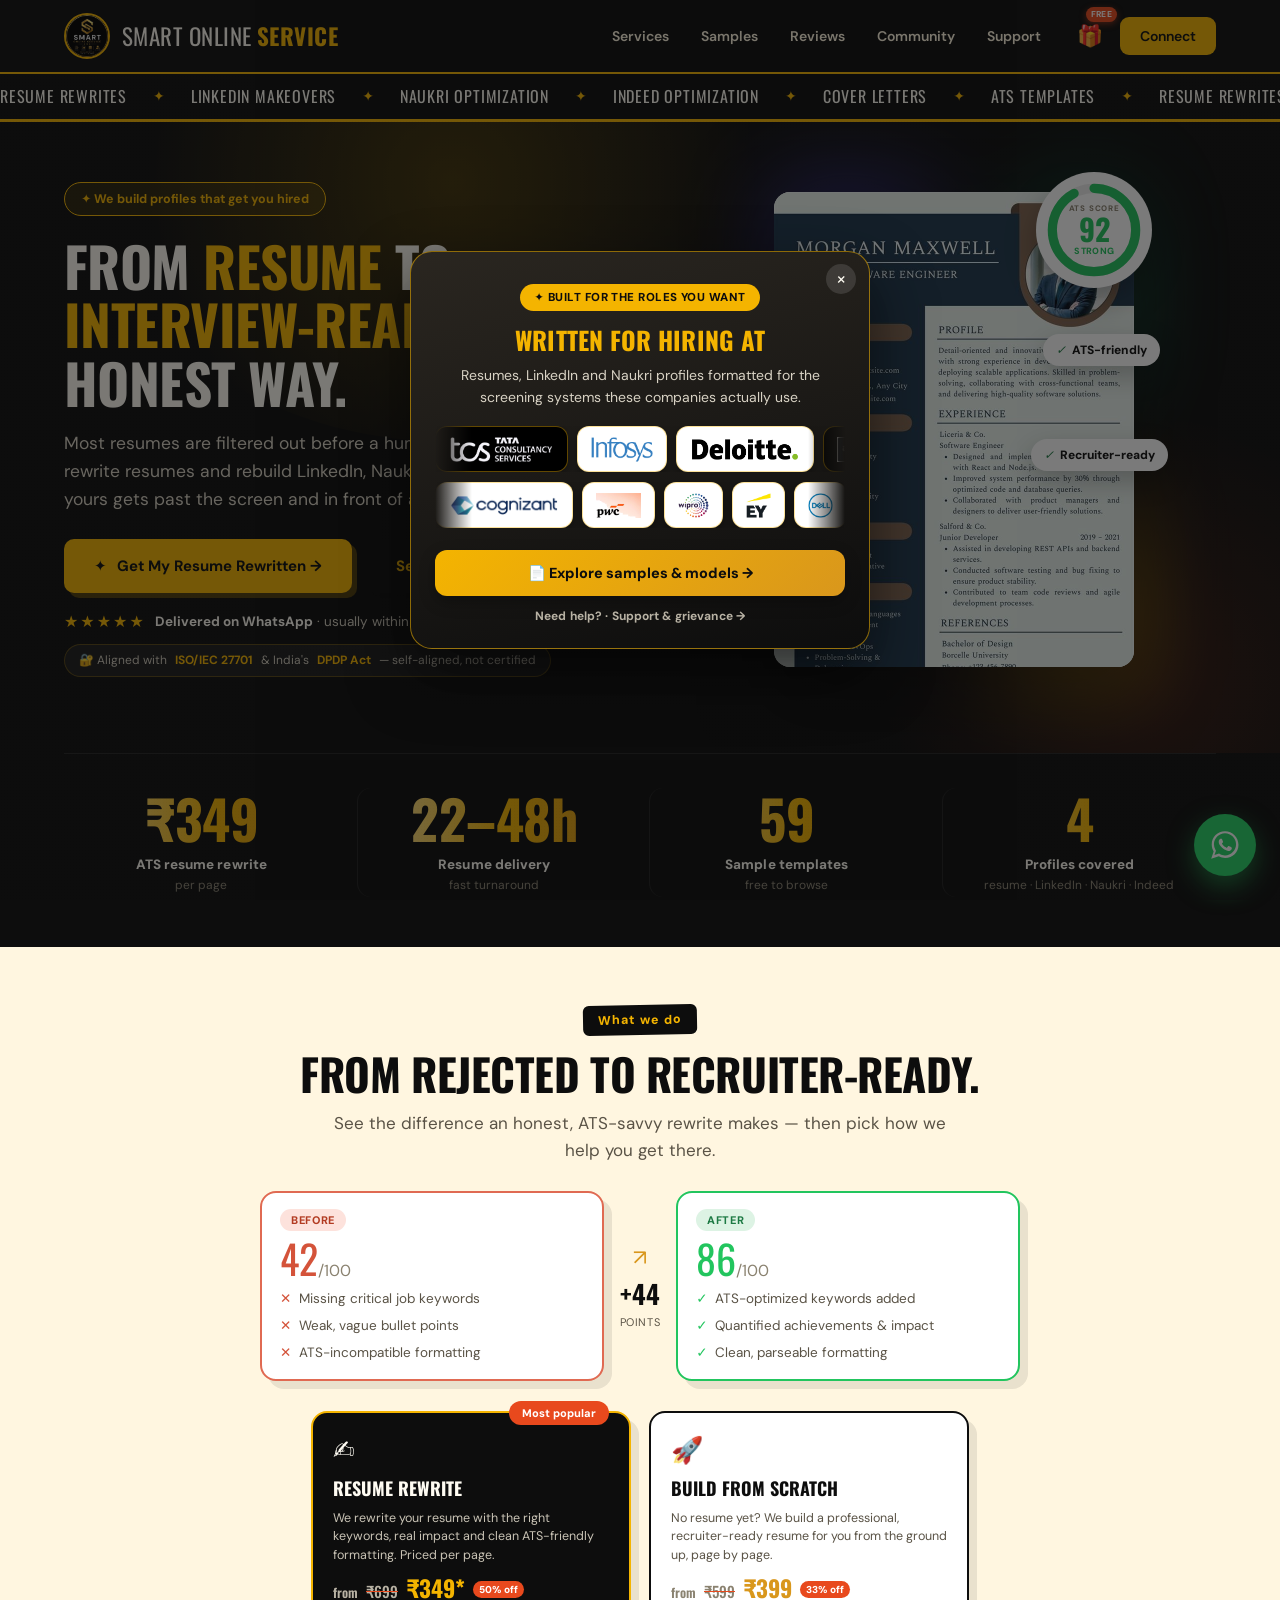
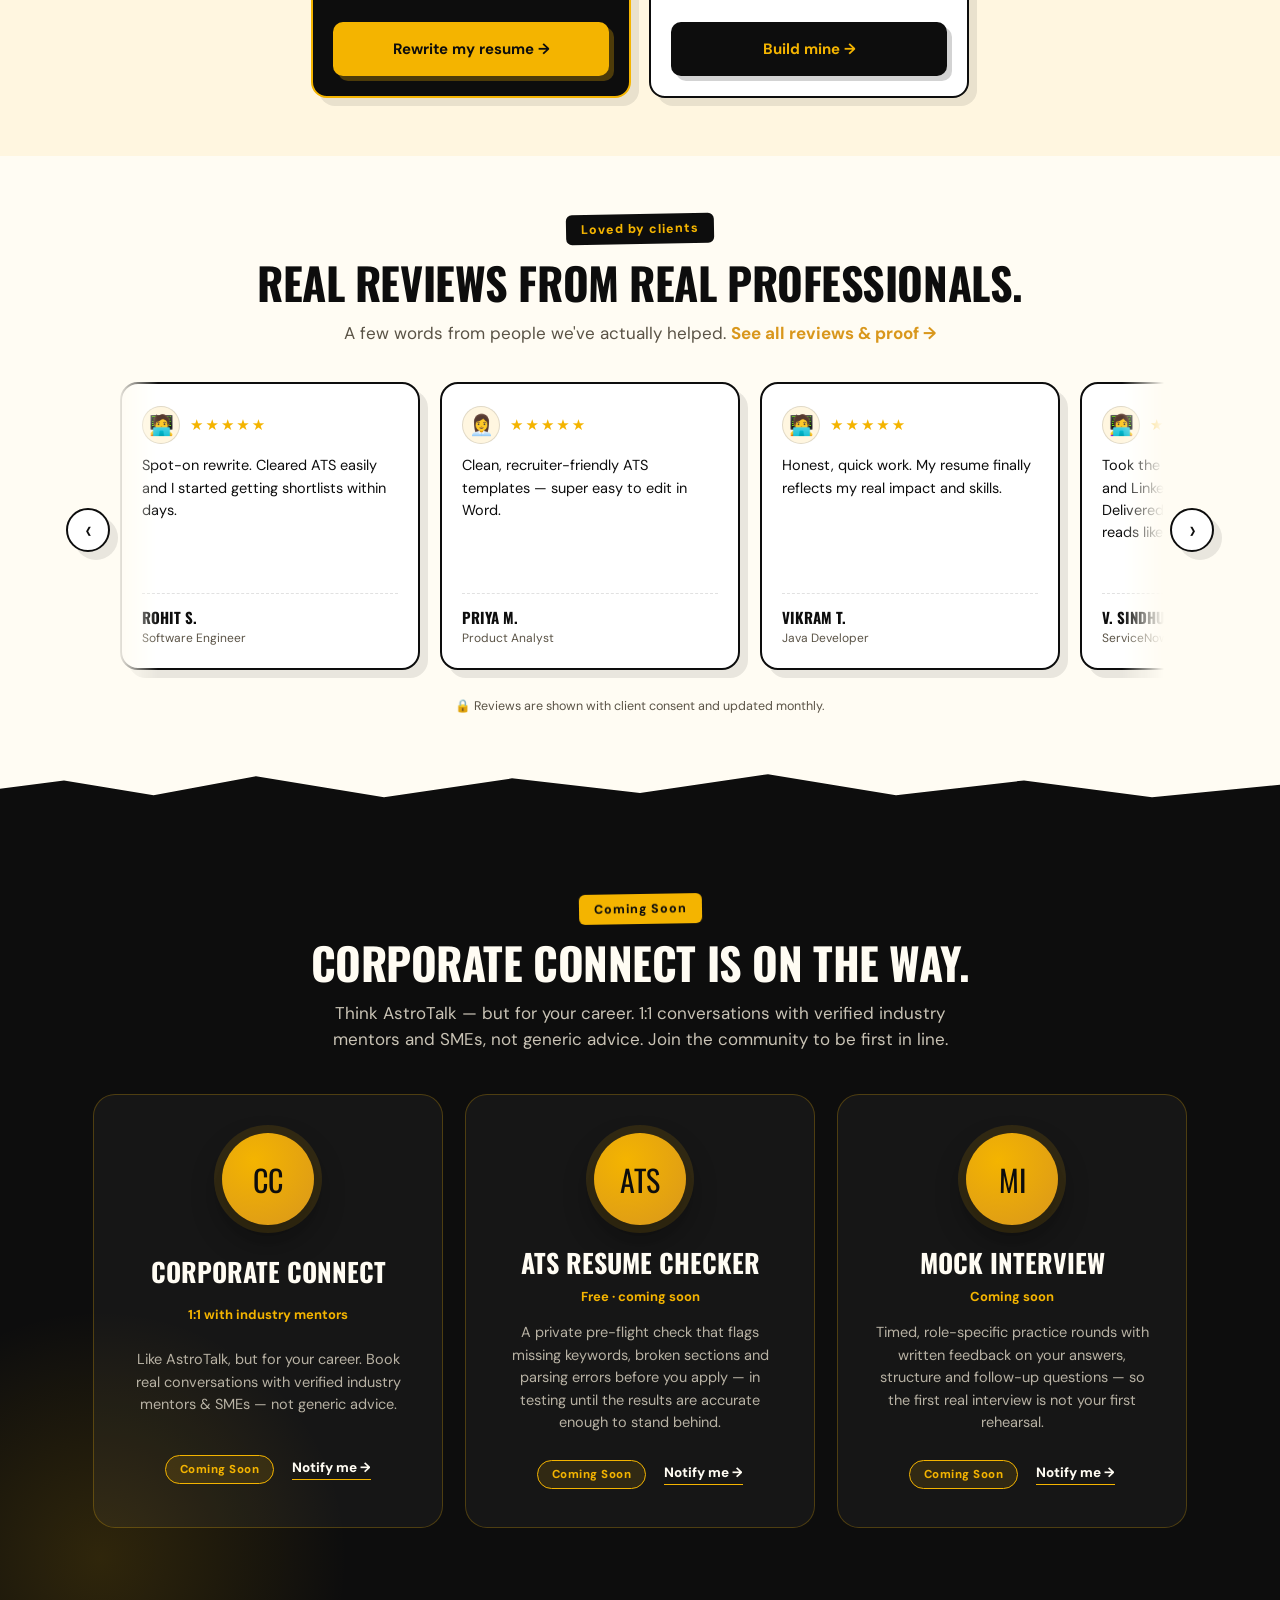
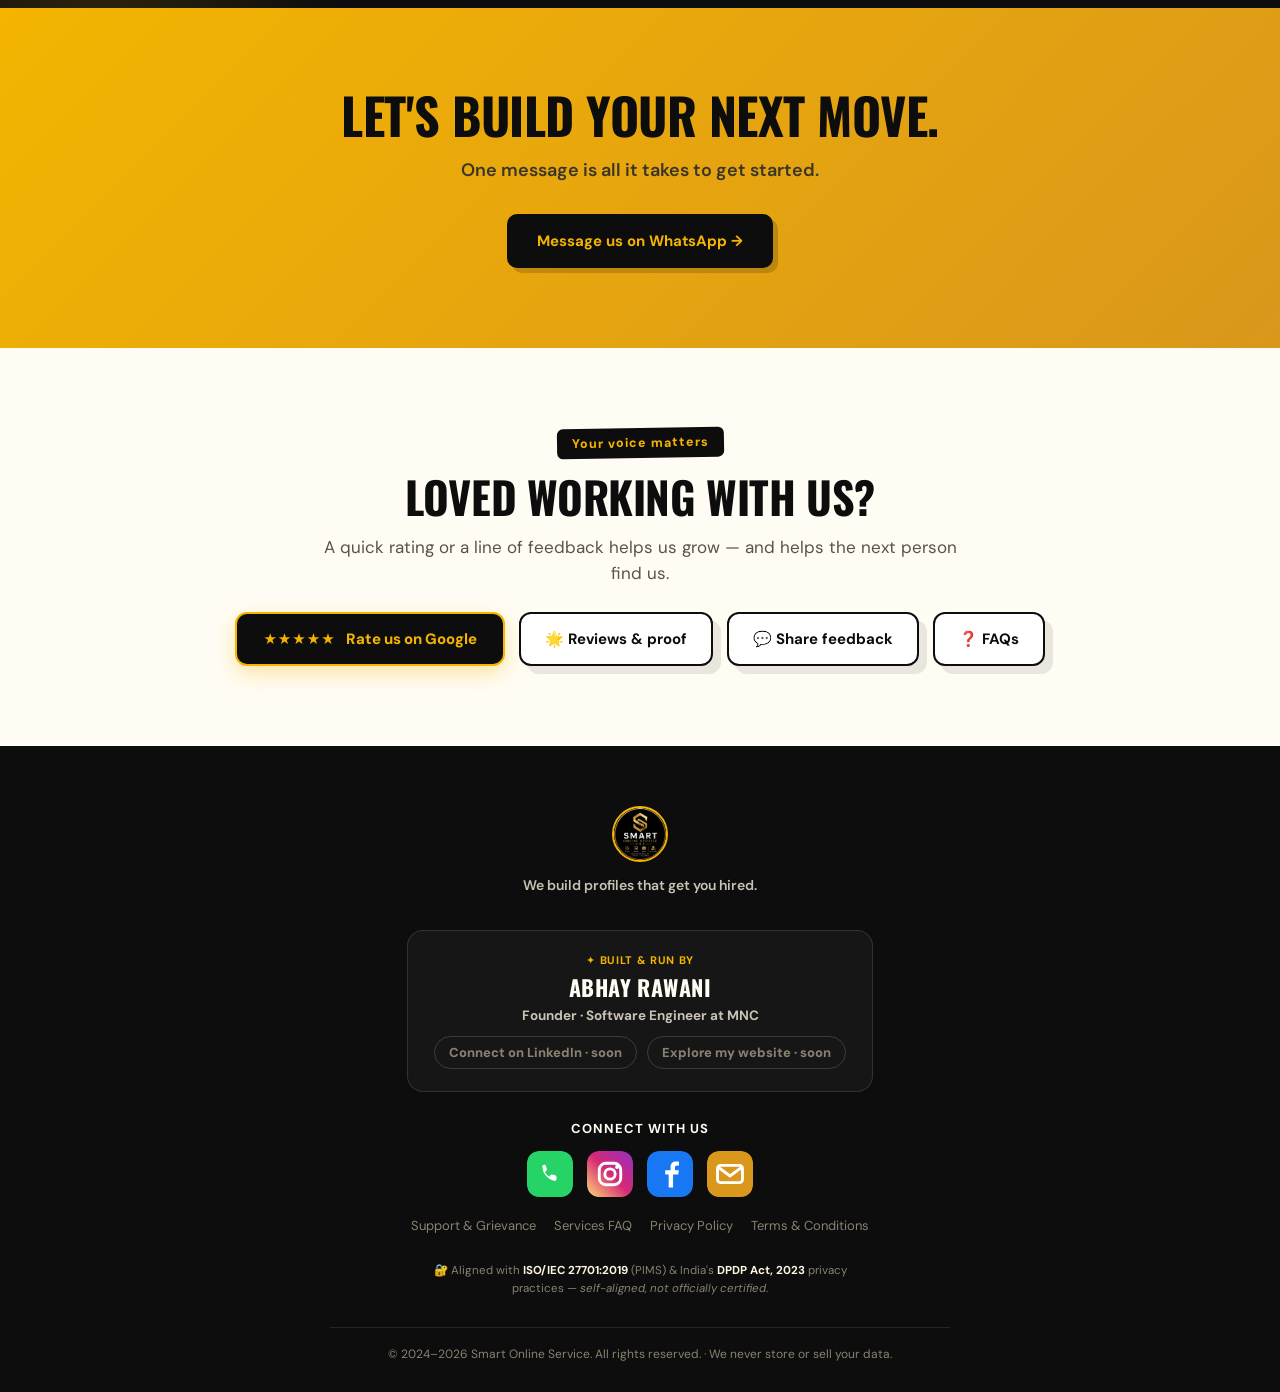
==== commit 948324e1: "Update index.html" ====
--- a/index.html
+++ b/index.html
@@ -188,7 +188,7 @@
           <div class="wwd-ico">🚀</div>
           <h3>Build from Scratch</h3>
           <p>No resume yet? We build a professional, recruiter-ready resume for you from the ground up, page by page.</p>
-          <span class="wwd-price"><span class="wp-from">from</span> <s>₹5999</s> <strong>₹399</strong> <span class="wwd-off">33% off</span></span>
+          <span class="wwd-price"><span class="wp-from">from</span> <s>₹599</s> <strong>₹399</strong> <span class="wwd-off">33% off</span></span>
           <a class="btn btn-dark btn-full" href="build.html">Build mine →</a>
         </article>
       </div>
